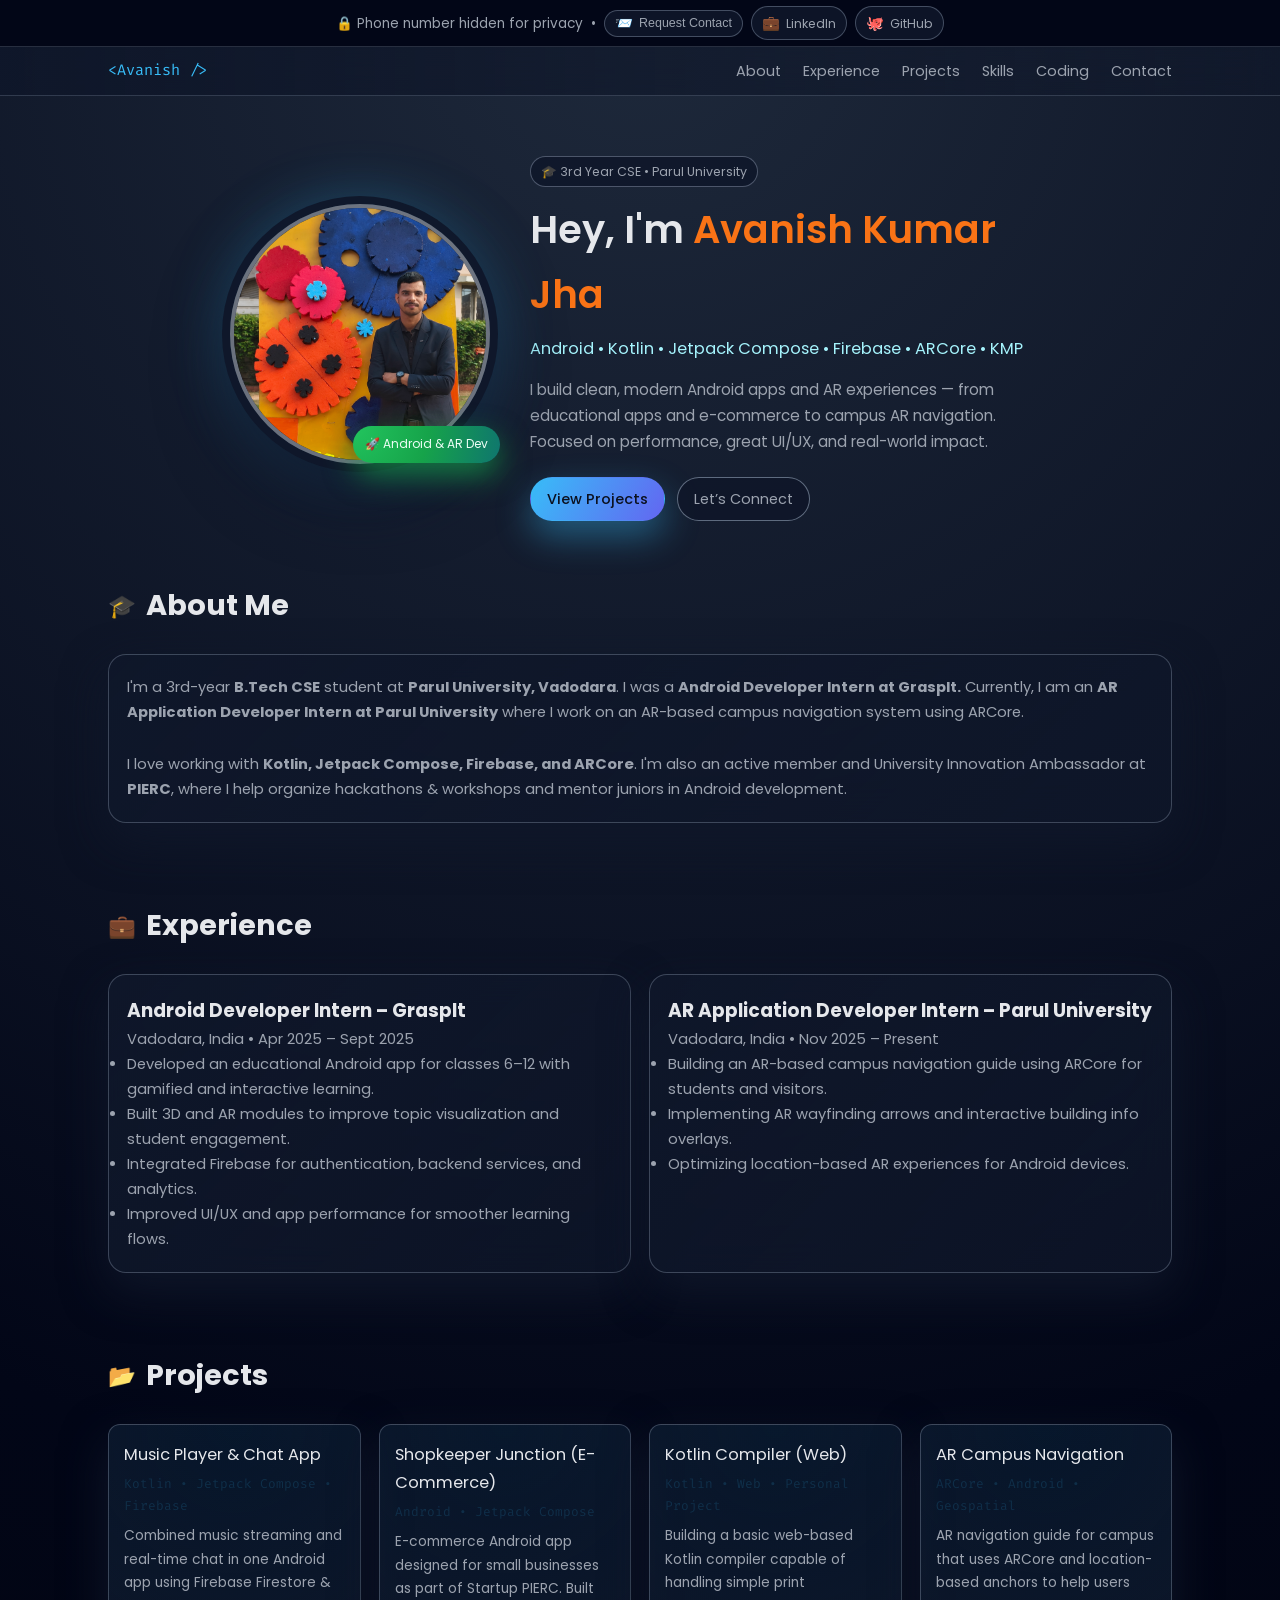
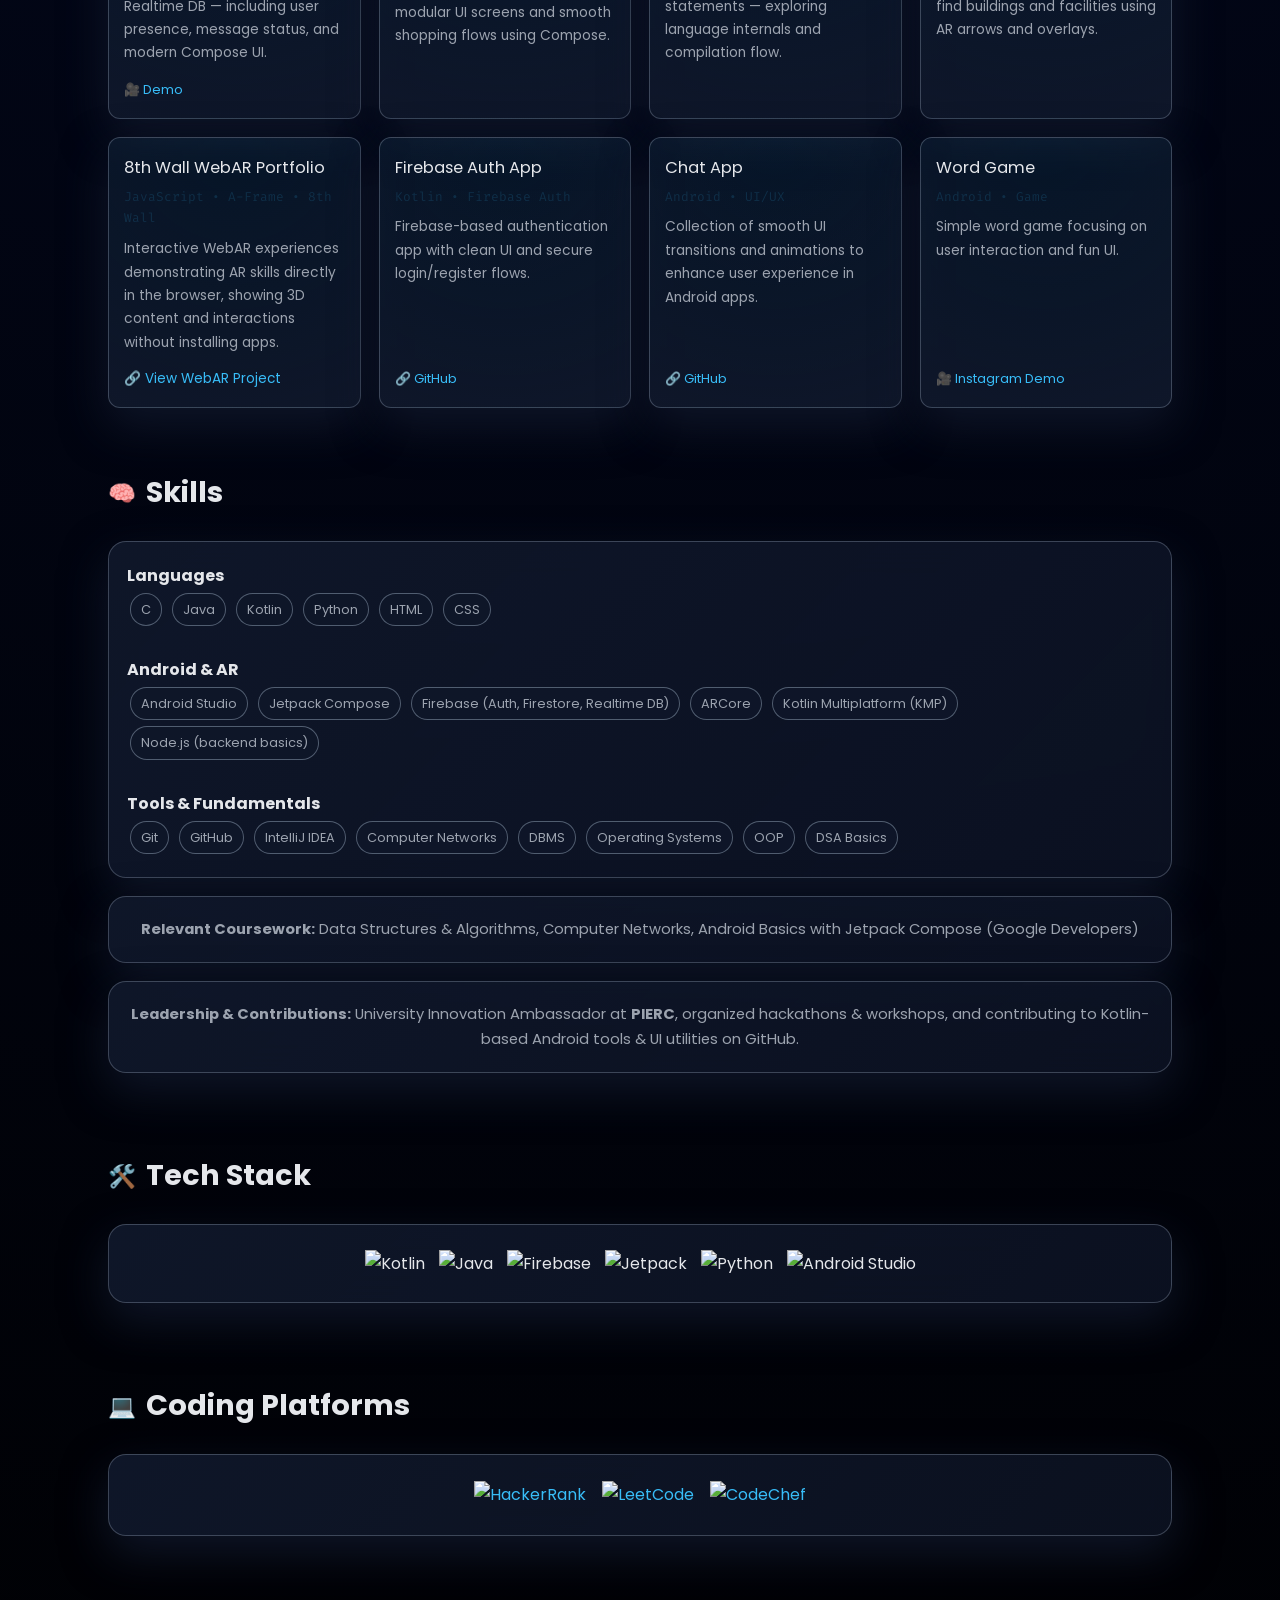
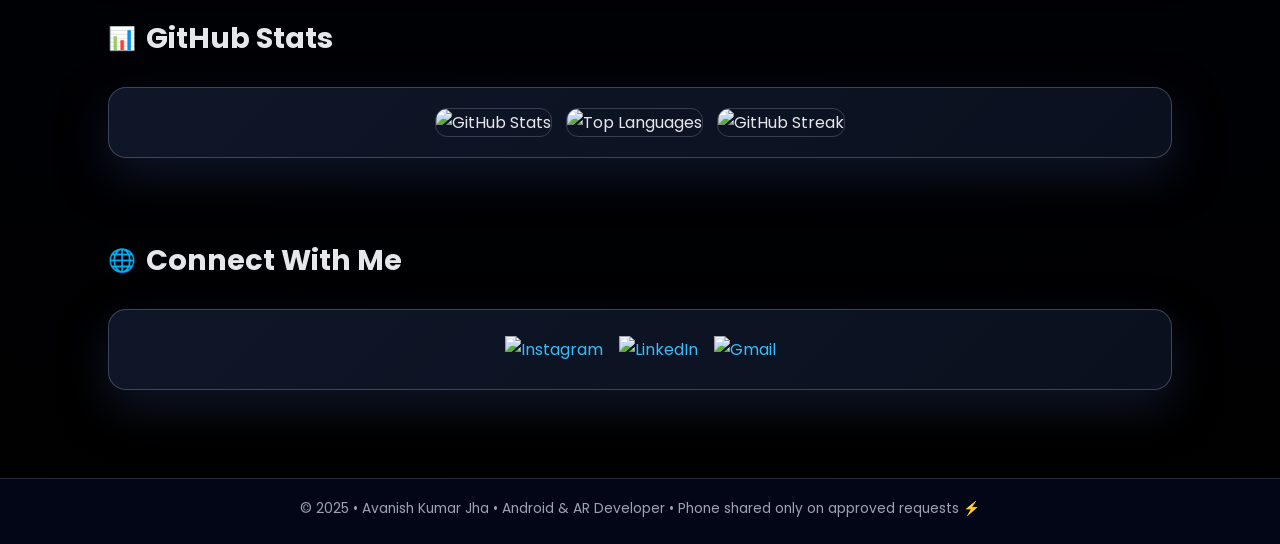
==== index.html @ 26b77922 "Update index.html" ====
<!-- <!DOCTYPE html>
<html lang="en">
<head>
    <meta charset="UTF-8">
    <meta name="viewport" content="width=device-width, initial-scale=1.0">
    <title>Avanish Kumar Jha | Android Developer Portfolio</title>
    <link href="https://fonts.googleapis.com/css2?family=Roboto:wght@400;500;700&display=swap" rel="stylesheet">
    <style>
        * {
            margin: 0;
            padding: 0;
            box-sizing: border-box;
            font-family: 'Roboto', sans-serif;
        }

        body {
            background: #f9fafe;
            color: #333;
            overflow-x: hidden;
        }

        header.hero {
            background: linear-gradient(to right, #1e3c72, #2a5298);
            color: #fff;
            padding: 120px 20px 80px;
            text-align: center;
            animation: fadeInDown 1.2s ease;
        }

        @keyframes fadeInDown {
            from { opacity: 0; transform: translateY(-30px); }
            to { opacity: 1; transform: translateY(0); }
        }

        .hero h1 {
            font-size: 3rem;
            margin-bottom: 15px;
        }

        .hero p {
            font-size: 1.3rem;
            margin-bottom: 40px;
            color: #00bcd4; /* Cyan color for better contrast */
        }

        .social-links {
            display: flex;
            justify-content: center;
            gap: 25px;
            flex-wrap: wrap;
        }

        .social-link {
            display: flex;
            align-items: center;
            gap: 12px;
            text-decoration: none;
            color: white;
            background-color: rgba(255, 255, 255, 0.1);
            padding: 12px 24px;
            border-radius: 30px;
            transition: background 0.3s ease;
            font-size: 1.1rem;
        }

        .social-link:hover {
            background: rgba(255, 255, 255, 0.3);
        }

        .social-icon {
            width: 24px;
            height: 24px;
        }

        section {
            padding: 60px 20px;
            text-align: center;
        }

        .about, .contact {
            max-width: 900px;
            margin: 0 auto;
        }

        h2 {
            font-size: 2.5rem;
            margin-bottom: 25px;
            color: #2a5298;
        }

        p {
            font-size: 1.1rem;
            line-height: 1.6;
            color: #555;
            margin-bottom: 20px;
        }

        .highlight {
            font-weight: 500;
            color: #2a5298;
        }

        .contact-links {
            margin-top: 40px;
        }

        .contact-link {
            display: inline-block;
            margin: 12px;
            padding: 12px 25px;
            background-color: #2a5298;
            color: #fff;
            border-radius: 30px;
            text-decoration: none;
            font-size: 1.1rem;
            transition: background 0.3s ease;
        }

        .contact-link:hover {
            background-color: #1e3c72;
        }

        footer {
            background-color: #2a5298;
            color: white;
            text-align: center;
            padding: 25px 20px;
            margin-top: 40px;
        }

        .fadeIn {
            animation: fadeIn 1.5s ease-in;
        }

        @keyframes fadeIn {
            from {opacity: 0;}
            to {opacity: 1;}
        }

        /* Mobile responsiveness */
        @media (max-width: 768px) {
            .hero h1 {
                font-size: 2.5rem;
            }

            .hero p {
                font-size: 1.1rem;
                margin-bottom: 25px;
            }

            .social-links {
                flex-direction: column;
                gap: 15px;
            }

            .social-link {
                font-size: 1rem;
                padding: 10px 20px;
            }

            section {
                padding: 40px 20px;
            }

            .about, .contact {
                max-width: 100%;
                margin: 0 10px;
            }
        }

        @media (max-width: 480px) {
            .hero h1 {
                font-size: 2rem;
            }

            .hero p {
                font-size: 1rem;
                margin-bottom: 20px;
            }

            .social-link {
                font-size: 0.9rem;
                padding: 8px 16px;
            }

            .contact-link {
                font-size: 1rem;
                padding: 10px 20px;
            }
        }
    </style>
</head>
<body>
<header class="hero">
    <div class="hero-content">
        <h1>Hi, I'm Avanish Kumar Jha</h1>
        <p class="fadeIn">An enthusiastic Android Developer & Open Source Contributor</p>
        <div class="social-links">
            <a href="https://www.linkedin.com/in/avanish-kumar-jha-129374261" class="social-link" target="_blank">
                <img src="https://upload.wikimedia.org/wikipedia/commons/0/01/LinkedIn_Logo_2023.svg" alt="LinkedIn" class="social-icon"> LinkedIn
            </a>
            <a href="https://github.com/Kingjha13" class="social-link" target="_blank">
                <img src="https://upload.wikimedia.org/wikipedia/commons/9/91/Octicons-mark-github.svg" alt="GitHub" class="social-icon"> GitHub
            </a>
            <a href="https://www.instagram.com/avanishjha.13" class="social-link" target="_blank">
                <img src="https://upload.wikimedia.org/wikipedia/commons/9/95/Instagram_logo_2022.svg" alt="Instagram" class="social-icon"> Instagram
            </a>
        </div>
    </div>
</header>

<section class="about">
    <h2>About Me</h2>
    <p>Hi! I m <span class="highlight">Avanish Kumar Jha</span>, a B.Tech CSE student at Parul University, India. I currently work as an <span class="highlight">Android Developer Intern at <a href="https://graspit.co.in" target="_blank">GraspIt</a></span>. I'm passionate about building modern Android applications using Kotlin, Jetpack Compose, Firebase, and Gradle tools.</p>
    <p>I contribute to open-source, write clean and maintainable code, and love simplifying developer tooling experiences. I'm part of <span class="highlight">PIERC</span>, where I promote innovation through hackathons and workshops.</p>
</section>

<section class="contact">
    <h2>Contact Me</h2>
    <p>I m passionate about building Android apps and collaborating on exciting open-source projects. If you're interested in sharing ideas or working together, feel free to reach out   I d love to connect!</p>
    <div class="contact-links">
        <a href="mailto:avnishjha277@gmail.com" class="contact-link">Send Email</a>
        <a href="mailto:2303051050150@paruluniversity.ac.in" class="contact-link">University Email</a>
    </div>
</section>

<footer>
    <p>&copy; 2025 Avanish Kumar Jha &bull; B.Tech CSE @ Parul University &bull; India (IST)</p>
</footer>
</body>
</html>
 -->
<!-- <!DOCTYPE html>
<html lang="en">
<head>
  <meta charset="UTF-8" />
  <meta name="viewport" content="width=device-width, initial-scale=1.0"/>
  <title>Avanish Kumar Jha | Android Dev Portfolio</title>
  <link href="https://fonts.googleapis.com/css2?family=Fira+Code&family=Roboto:wght@400;700&display=swap" rel="stylesheet">
  <style>
    * {
      margin: 0; padding: 0; box-sizing: border-box;
      font-family: 'Roboto', sans-serif;
    }

    body {
      background: #0f172a;
      color: #fff;
      line-height: 1.6;
    }

    header {
      text-align: center;
      padding: 60px 20px 40px;
      background: linear-gradient(120deg, #1e3c72, #2a5298);
      animation: fadeInDown 1s ease-out;
    }

    header img {
      width: 160px;
      height: 160px;
      border-radius: 50%;
      border: 4px solid #fff;
      margin-bottom: 20px;
      box-shadow: 0 0 20px rgba(0,0,0,0.3);
    }

    header h1 {
      font-size: 2.5rem;
      color: #facc15;
    }

    header p {
      color: #a5f3fc;
      font-size: 1.2rem;
      margin-top: 10px;
    }

    @keyframes fadeInDown {
      from {opacity: 0; transform: translateY(-30px);}
      to {opacity: 1; transform: translateY(0);}
    }

    .typing-svg {
      margin: 20px auto;
      display: block;
    }

    section {
      padding: 40px 20px;
      max-width: 960px;
      margin: auto;
    }

    h2 {
      text-align: center;
      color: #38bdf8;
      margin-bottom: 20px;
      font-size: 2rem;
    }

    .badges, .links, .projects, .stats, .connect {
      text-align: center;
    }

    .badges a, .links a {
      margin: 8px;
      display: inline-block;
    }

    .badges img, .links img {
      height: 40px;
    }

    .projects table {
      width: 100%;
      border-collapse: collapse;
      margin-top: 20px;
    }

    .projects th, .projects td {
      border: 1px solid #334155;
      padding: 10px;
      color: #e2e8f0;
    }

    .stats img {
      max-width: 48%;
      margin: 1%;
    }

    footer {
      background: #1e293b;
      padding: 20px;
      text-align: center;
      color: #94a3b8;
      margin-top: 40px;
    }

    @media (max-width: 768px) {
      .stats img { max-width: 100%; margin-bottom: 15px; }
    }
  </style>
</head>
<body>

<header>
  <img src="avanish.jpg" alt="Avanish Kumar Jha" />
  <h1>👋 Hey, I'm <span style="color:#f87171">Avanish Kumar Jha</span></h1>
  <p>Android | Kotlin | Multiplatform Developer</p>
    
<img src="WhatsApp Image 2024-12-29 at 10.39.31_8e3afc8b.jpg" alt="Test Image" width="200">
</header>

<section>
  <h2>🎓 About Me</h2>
  <p>I’m a 3rd-year <strong>B.Tech CSE</strong> student at <strong>Parul University</strong> and currently interning as an Android Developer at <a href="https://graspit.co.in" target="_blank" style="color:#fcd34d;">GraspIt</a>. Passionate about Kotlin, Jetpack, Firebase, and cross-platform with KMP!</p>
  <p>Member of <strong>PIERC</strong> club organizing hackathons & tech workshops.</p>
</section>

<section class="badges">
  <h2>🛠️ Tech Stack</h2>
  <a href="#"><img src="https://img.shields.io/badge/Kotlin-0095D5?style=for-the-badge&logo=kotlin&logoColor=white"/></a>
  <a href="#"><img src="https://img.shields.io/badge/Java-ED8B00?style=for-the-badge&logo=openjdk&logoColor=white"/></a>
  <a href="#"><img src="https://img.shields.io/badge/Firebase-039BE5?style=for-the-badge&logo=firebase"/></a>
  <a href="#"><img src="https://img.shields.io/badge/Jetpack-00C853?style=for-the-badge&logo=android&logoColor=white"/></a>
  <a href="#"><img src="https://img.shields.io/badge/Python-3776AB?style=for-the-badge&logo=python&logoColor=white"/></a>
  <a href="#"><img src="https://img.shields.io/badge/Android%20Studio-3DDC84?style=for-the-badge&logo=android-studio&logoColor=white"/></a>
</section>

<section class="links">
  <h2>💻 Coding Platforms</h2>
  <a href="https://www.hackerrank.com/profile/avnishjha277" target="_blank">
    <img src="https://img.shields.io/badge/HackerRank-2EC866?style=for-the-badge&logo=HackerRank&logoColor=white" />
  </a>
  <a href="https://leetcode.com/u/2303051050150/" target="_blank">
    <img src="https://img.shields.io/badge/LeetCode-FFA116?style=for-the-badge&logo=leetcode&logoColor=black" />
  </a>
  <a href="https://www.codechef.com/users/avanish_50" target="_blank">
    <img src="https://img.shields.io/badge/CodeChef-5B4638?style=for-the-badge&logo=codechef&logoColor=white" />
  </a>
</section>

<section class="projects">
  <h2>📂 Projects</h2>
  <table>
    <tr>
      <th>Project</th>
      <th>Description</th>
      <th>Link</th>
    </tr>
    <tr>
      <td>Firebase Auth App</td>
      <td>Seamless user auth with Firebase - Clean UI & secure logic.</td>
      <td><a href="https://github.com/Kingjha13/Firebase_authonti" target="_blank" style="color:#38bdf8;">GitHub</a></td>
    </tr>
    <tr>
      <td>Animation Demo</td>
      <td>UI transitions to enhance user experience in Android.</td>
      <td><a href="https://github.com/Kingjha13/AnimationDemo" target="_blank" style="color:#38bdf8;">GitHub</a></td>
    </tr>
  </table>
</section>

<section class="projects">
  <h2>🎥 Project Demos</h2>
  <table>
    <tr>
      <th>Title</th>
      <th>Instagram Video Link</th>
    </tr>
    <tr>
      <td>Word Game</td>
      <td><a href="https://www.instagram.com/avanishjha.13/reel/DANSHS3oYxU/" target="_blank" style="color:#4ade80;">Watch here</a></td>
    </tr>
    <tr>
      <td>Music Player & Chat App</td>
      <td><a href="https://www.instagram.com/reel/DHWpU8UxzKj/" target="_blank" style="color:#4ade80;">Watch here</a></td>
    </tr>
  </table>
</section>

<section class="stats">
  <h2>📊 GitHub Stats</h2>
  <img src="https://github-readme-stats.vercel.app/api?username=Kingjha13&show_icons=true&theme=radical" alt="GitHub Stats" />
  <img src="https://github-readme-stats.vercel.app/api/top-langs/?username=Kingjha13&layout=compact&theme=radical" alt="Top Languages" />
  <img src="https://streak-stats.demolab.com/?user=Kingjha13&theme=radical" alt="GitHub Streak" style="max-width: 100%; margin-top:20px;" />
</section>

<section class="connect">
  <h2>🌐 Connect With Me</h2>
  <a href="https://instagram.com/avanishjha.13" target="_blank">
    <img src="https://img.shields.io/badge/Instagram-E4405F?style=for-the-badge&logo=instagram&logoColor=white"/>
  </a>
  <a href="https://in.linkedin.com/in/avanish-kumar-jha-129374261" target="_blank">
    <img src="https://img.shields.io/badge/LinkedIn-0077B5?style=for-the-badge&logo=linkedin&logoColor=white"/>
  </a>
  <a href="mailto:avnishkumar130603@gmail.com" target="_blank">
    <img src="https://img.shields.io/badge/Gmail-D14836?style=for-the-badge&logo=gmail&logoColor=white"/>
  </a>
</section>

<footer>
  &copy; 2025 Avanish Kumar Jha &bull; Android Developer & Open Source Contributor
</footer>

</body>
</html>
 -->
<!DOCTYPE html> <html lang="en"> <head> <meta charset="UTF-8" /> <meta name="viewport" content="width=device-width, initial-scale=1.0"/> <title>Avanish Kumar Jha | Android & AR Developer Portfolio</title> <!-- Fonts --> <link href="https://fonts.googleapis.com/css2?family=Poppins:wght@300;400;500;600;700&family=Fira+Code&display=swap" rel="stylesheet"> <style> * { margin: 0; padding: 0; box-sizing: border-box; } :root { --bg: #020617; --bg-soft: #0b1220; --accent: #38bdf8; --accent-soft: rgba(56,189,248,0.15); --accent-strong: #f97316; --text-main: #e5e7eb; --text-soft: #9ca3af; --border-soft: rgba(148,163,184,0.35); --radius-lg: 18px; --radius-md: 12px; --shadow-soft: 0 18px 45px rgba(15,23,42,0.9); } body { font-family: 'Poppins', sans-serif; background: radial-gradient(circle at top, #1e293b 0, #020617 40%, #000 100%); color: var(--text-main); line-height: 1.7; scroll-behavior: smooth; } a { color: var(--accent); text-decoration: none; } a:hover { text-decoration: underline; } /* NAVBAR */ .navbar { position: sticky; top: 0; z-index: 40; backdrop-filter: blur(16px); background: linear-gradient(90deg, rgba(15,23,42,0.9), rgba(15,23,42,0.4)); border-bottom: 1px solid rgba(148,163,184,0.25); } .nav-inner { max-width: 1100px; margin: 0 auto; padding: 10px 18px; display: flex; align-items: center; justify-content: space-between; } .nav-logo { font-family: 'Fira Code', monospace; font-size: 0.95rem; color: var(--accent); } .nav-links a { margin-left: 18px; font-size: 0.9rem; color: var(--text-soft); } .nav-links a:hover { color: var(--accent); } /* CONTACT STRIP (TOP) */ .top-contact { background: #020617; border-bottom: 1px solid rgba(148,163,184,0.25); font-size: 0.85rem; } .top-contact-inner { max-width: 1100px; margin: 0 auto; padding: 6px 18px; display: flex; flex-wrap: wrap; gap: 8px; align-items: center; justify-content: center; color: var(--text-soft); } .pill-link, .pill-button { display: inline-flex; align-items: center; gap: 6px; padding: 4px 10px; border-radius: 999px; background: rgba(15,23,42,0.9); border: 1px solid rgba(148,163,184,0.4); font-size: 0.78rem; text-decoration: none; color: var(--text-soft); cursor: pointer; } .pill-link span.icon, .pill-button span.icon { font-size: 0.9rem; } .pill-link:hover, .pill-button:hover { border-color: var(--accent); color: var(--accent); text-decoration: none; } /* HERO */ .hero { max-width: 1100px; margin: 0 auto; padding: 60px 18px 40px; display: flex; flex-wrap: wrap; align-items: center; justify-content: center; gap: 40px; } .hero-left { position: relative; } .hero-img { width: 260px; height: 260px; border-radius: 50%; object-fit: cover; border: 4px solid rgba(248,250,252,0.38); box-shadow: 0 0 0 8px rgba(15,23,42,0.95), 0 30px 70px rgba(15,23,42,1), 0 0 60px rgba(56,189,248,0.4); animation: glow 2.3s ease-in-out infinite alternate; } .hero-badge { position: absolute; bottom: 10px; right: -10px; padding: 8px 12px; border-radius: 999px; background: radial-gradient(circle at top left, #22c55e, #16a34a, #0f766e); font-size: 0.75rem; display: flex; align-items: center; gap: 6px; color: #ecfdf5; box-shadow: 0 12px 30px rgba(22,163,74,0.7); } .hero-right { max-width: 520px; } .hero-tag { display: inline-flex; align-items: center; gap: 6px; padding: 4px 10px; border-radius: 999px; background: rgba(15,23,42,0.85); border: 1px solid rgba(148,163,184,0.45); font-size: 0.78rem; color: var(--text-soft); margin-bottom: 10px; } .hero-title { font-size: 2.4rem; font-weight: 600; margin-bottom: 8px; } .hero-title span { color: #f97316; } .hero-subtitle { color: #a5f3fc; font-size: 1.02rem; margin-bottom: 14px; } .hero-desc { color: var(--text-soft); font-size: 0.95rem; margin-bottom: 22px; } .hero-actions { display: flex; flex-wrap: wrap; gap: 12px; } .btn-primary, .btn-ghost { padding: 9px 16px; font-size: 0.9rem; border-radius: 999px; border: 1px solid transparent; cursor: pointer; text-decoration: none; display: inline-flex; align-items: center; gap: 8px; } .btn-primary { background: linear-gradient(120deg,#38bdf8,#6366f1); color: #0b1120; font-weight: 500; box-shadow: 0 15px 35px rgba(56,189,248,0.4); } .btn-primary:hover { filter: brightness(1.05); transform: translateY(-1px); } .btn-ghost { background: rgba(15,23,42,0.9); border-color: rgba(148,163,184,0.6); color: var(--text-soft); } .btn-ghost:hover { border-color: var(--accent); color: var(--accent); } @keyframes glow { from { box-shadow: 0 0 0 8px rgba(15,23,42,0.95), 0 20px 50px rgba(15,23,42,1), 0 0 30px rgba(56,189,248,0.35); } to { box-shadow: 0 0 0 8px rgba(15,23,42,0.95), 0 30px 80px rgba(15,23,42,1), 0 0 80px rgba(56,189,248,0.7); } } /* SECTIONS */ section { max-width: 1100px; margin: 0 auto; padding: 20px 18px 40px; } .section-title { font-size: 1.8rem; margin-bottom: 24px; text-align: left; display: flex; align-items: center; gap: 10px; } .section-title span.icon { font-size: 1.4rem; } /* GLASS CARD */ .glass { background: linear-gradient(135deg, rgba(15,23,42,0.96), rgba(15,23,42,0.7)); border-radius: var(--radius-lg); border: 1px solid var(--border-soft); padding: 20px 18px; box-shadow: var(--shadow-soft); backdrop-filter: blur(18px); margin-bottom: 18px; transition: transform 0.15s ease-out, border-color 0.15s ease-out; } .glass:hover { transform: translateY(-4px); border-color: var(--accent); } .muted { color: var(--text-soft); font-size: 0.92rem; } /* GRID */ .grid-2 { display: grid; grid-template-columns: repeat(2, minmax(0,1fr)); gap: 18px; } .pill { display: inline-flex; align-items: center; justify-content: center; padding: 5px 10px; font-size: 0.8rem; border-radius: 999px; border: 1px solid rgba(148,163,184,0.5); background: rgba(15,23,42,0.9); color: var(--text-soft); margin: 3px; } /* PROJECTS */ .projects-grid { display: grid; grid-template-columns: repeat(auto-fit,minmax(240px,1fr)); gap: 18px; } .project-card { border-radius: var(--radius-md); border: 1px solid rgba(148,163,184,0.35); padding: 16px 15px; background: radial-gradient(circle at top, rgba(56,189,248,0.09), rgba(15,23,42,0.98)); box-shadow: 0 18px 45px rgba(15,23,42,0.9); display: flex; flex-direction: column; justify-content: space-between; } .project-title { font-size: 1.02rem; margin-bottom: 4px; color: #e5e7eb; } .project-meta { font-size: 0.8rem; color: var(--accent-soft); margin-bottom: 8px; font-family: "Fira Code", monospace; } .project-desc { font-size: 0.86rem; color: var(--text-soft); margin-bottom: 10px; } .project-links a { font-size: 0.8rem; margin-right: 10px; text-decoration: none; } .project-links a:hover { text-decoration: underline; } /* TECH STACK BADGES */ .badge-row img { margin: 5px; height: 38px; } /* STATS */ .stats-outer { display: flex; flex-wrap: wrap; gap: 14px; justify-content: center; } .stats-outer img { max-width: 100%; border-radius: 12px; border: 1px solid rgba(148,163,184,0.3); } /* CODING LINKS & CONNECT */ .centered { text-align: center; } .social-badges img { margin: 6px; height: 40px; } /* MODAL */ .modal-overlay { position: fixed; inset: 0; background: rgba(15,23,42,0.85); display: none; align-items: center; justify-content: center; z-index: 50; } .modal-overlay.active { display: flex; } .modal-content { max-width: 420px; width: 92%; background: linear-gradient(135deg, rgba(15,23,42,0.98), rgba(15,23,42,0.92)); border-radius: 18px; border: 1px solid rgba(148,163,184,0.6); padding: 20px 18px 18px; box-shadow: 0 25px 60px rgba(0,0,0,0.85); } .modal-header { display: flex; justify-content: space-between; align-items: center; margin-bottom: 12px; } .modal-title { font-size: 1.2rem; } .modal-close { background: none; border: none; color: var(--text-soft); font-size: 1.2rem; cursor: pointer; } .modal-close:hover { color: #f97316; } .modal-body p { font-size: 0.85rem; color: var(--text-soft); margin-bottom: 10px; } .form-group { margin-bottom: 10px; text-align: left; } .form-group label { display: block; font-size: 0.8rem; margin-bottom: 4px; color: var(--text-main); } .form-group input, .form-group textarea { width: 100%; border-radius: 10px; border: 1px solid rgba(148,163,184,0.7); background: rgba(15,23,42,0.95); padding: 7px 9px; font-size: 0.85rem; color: var(--text-main); outline: none; } .form-group input:focus, .form-group textarea:focus { border-color: var(--accent); } .form-group textarea { resize: vertical; min-height: 70px; } .form-footer { margin-top: 8px; display: flex; justify-content: flex-end; gap: 8px; align-items: center; } .form-footer small { font-size: 0.7rem; color: var(--text-soft); flex: 1; } .btn-submit { padding: 7px 14px; border-radius: 999px; border: none; font-size: 0.85rem; cursor: pointer; background: linear-gradient(120deg,#22c55e,#16a34a); color: #022c22; font-weight: 500; } .btn-submit:hover { filter: brightness(1.05); } /* FOOTER */ footer { margin-top: 30px; background: #020617; border-top: 1px solid rgba(148,163,184,0.25); text-align: center; padding: 18px 10px 24px; color: var(--text-soft); font-size: 0.86rem; } /* RESPONSIVE */ @media (max-width: 820px) { .hero { flex-direction: column; align-items: flex-start; } .hero { align-items: center; } .hero-right { max-width: 100%; } .grid-2 { grid-template-columns: 1fr; } .nav-links { display: none; } .hero-img { width: 220px; height: 220px; } } @media (max-width: 480px) { .hero-title { font-size: 2rem; } } </style> </head> <body> <!-- TOP CONTACT STRIP (NO DIRECT NUMBER) --> <div class="top-contact"> <div class="top-contact-inner"> <span>🔒 Phone number hidden for privacy</span> <span>•</span> <button class="pill-button" type="button" onclick="openContactModal()"> <span class="icon">📨</span><span>Request Contact</span> </button> <a class="pill-link" href="https://in.linkedin.com/in/avanish-kumar-jha-129374261" target="_blank"> <span class="icon">💼</span><span>LinkedIn</span> </a> <a class="pill-link" href="https://github.com/Kingjha13" target="_blank"> <span class="icon">🐙</span><span>GitHub</span> </a> </div> </div> <!-- NAVBAR --> <div class="navbar"> <div class="nav-inner"> <div class="nav-logo">&lt;Avanish /&gt;</div> <div class="nav-links"> <a href="#about">About</a> <a href="#experience">Experience</a> <a href="#projects">Projects</a> <a href="#skills">Skills</a> <a href="#coding">Coding</a> <a href="#contact">Contact</a> </div> </div> </div> <!-- HERO --> <section id="hero" class="hero"> <div class="hero-left"> <img src="jhapic.jpeg" alt="Avanish Image" class="hero-img"/> <div class="hero-badge"> 🚀 Android & AR Dev </div> </div> <div class="hero-right"> <div class="hero-tag"> <span>🎓 3rd Year CSE • Parul University</span> </div> <h1 class="hero-title">Hey, I'm <span>Avanish Kumar Jha</span></h1> <p class="hero-subtitle"> Android • Kotlin • Jetpack Compose • Firebase • ARCore • KMP </p> <p class="hero-desc"> I build clean, modern Android apps and AR experiences — from educational apps and e-commerce to campus AR navigation. Focused on performance, great UI/UX, and real-world impact. </p> <div class="hero-actions"> <a href="#projects" class="btn-primary">View Projects</a> <a href="#contact" class="btn-ghost">Let’s Connect</a> </div> </div> </section> <!-- ABOUT --> <section id="about"> <h2 class="section-title"><span class="icon">🎓</span>About Me</h2> <div class="glass"> <p class="muted"> I'm a 3rd-year <strong>B.Tech CSE</strong> student at <strong>Parul University, Vadodara</strong>. I was a <strong>Android Developer Intern at GraspIt.</strong> Currently, I am an <strong>AR Application Developer Intern at Parul University</strong> where I work on an AR-based campus navigation system using ARCore. </p> <br/> <p class="muted"> I love working with <strong>Kotlin, Jetpack Compose, Firebase, and ARCore</strong>. I'm also an active member and University Innovation Ambassador at <strong>PIERC</strong>, where I help organize hackathons & workshops and mentor juniors in Android development. </p> </div> </section> <!-- EXPERIENCE --> <section id="experience"> <h2 class="section-title"><span class="icon">💼</span>Experience</h2> <div class="grid-2"> <div class="glass"> <h3>Android Developer Intern – GraspIt</h3> <p class="muted">Vadodara, India • Apr 2025 – Sept 2025</p> <ul class="muted"> <li>Developed an educational Android app for classes 6–12 with gamified and interactive learning.</li> <li>Built 3D and AR modules to improve topic visualization and student engagement.</li> <li>Integrated Firebase for authentication, backend services, and analytics.</li> <li>Improved UI/UX and app performance for smoother learning flows.</li> </ul> </div> <div class="glass"> <h3>AR Application Developer Intern – Parul University</h3> <p class="muted">Vadodara, India • Nov 2025 – Present</p> <ul class="muted"> <li>Building an AR-based campus navigation guide using ARCore for students and visitors.</li> <li>Implementing AR wayfinding arrows and interactive building info overlays.</li> <li>Optimizing location-based AR experiences for Android devices.</li> </ul> </div> </div> </section> <!-- PROJECTS --> <section id="projects"> <h2 class="section-title"><span class="icon">📂</span>Projects</h2> <div class="projects-grid"> <div class="project-card"> <div> <div class="project-title">Music Player & Chat App</div> <div class="project-meta">Kotlin • Jetpack Compose • Firebase</div> <p class="project-desc"> Combined music streaming and real-time chat in one Android app using Firebase Firestore & Realtime DB — including user presence, message status, and modern Compose UI. </p> </div> <div class="project-links"> <a href="https://www.linkedin.com/posts/avanish-kumar-jha-129374261_firebase-kotlin-appdevelopment-activity-7308310900069826560-JbMC?utm_source=share&utm_medium=member_desktop&rcm=ACoAAFrWVw0B9BGoAalhrXEnWq6inKU1xLtro0g" target="_blank">🎥 Demo</a> </div> </div> <div class="project-card"> <div> <div class="project-title">Shopkeeper Junction (E-Commerce)</div> <div class="project-meta">Android • Jetpack Compose</div> <p class="project-desc"> E-commerce Android app designed for small businesses as part of Startup PIERC. Built modular UI screens and smooth shopping flows using Compose. </p> </div> </div> <div class="project-card"> <div> <div class="project-title">Kotlin Compiler (Web)</div> <div class="project-meta">Kotlin • Web • Personal Project</div> <p class="project-desc"> Building a basic web-based Kotlin compiler capable of handling simple print statements — exploring language internals and compilation flow. </p> </div> </div> <div class="project-card"> <div> <div class="project-title">AR Campus Navigation</div> <div class="project-meta">ARCore • Android • Geospatial</div> <p class="project-desc"> AR navigation guide for campus that uses ARCore and location-based anchors to help users find buildings and facilities using AR arrows and overlays. </p> </div> </div> <div class="project-card"> <div> <div class="project-title">8th Wall WebAR Portfolio</div> <div class="project-meta">JavaScript • A-Frame • 8th Wall</div> <p class="project-desc"> Interactive WebAR experiences demonstrating AR skills directly in the browser, showing 3D content and interactions without installing apps. </p> </div> <div class="project-links"> <a href="https://www.8thwall.com/avnishjha/" target="_blank" style="font-size:0.85rem; color:#38bdf8;"> 🔗 View WebAR Project </a> </div> </div> <div class="project-card"> <div> <div class="project-title">Firebase Auth App</div> <div class="project-meta">Kotlin • Firebase Auth</div> <p class="project-desc"> Firebase-based authentication app with clean UI and secure login/register flows. </p> </div> <div class="project-links"> <a href="https://github.com/Kingjha13/Firebase_authonti" target="_blank">🔗 GitHub</a> </div> </div> <div class="project-card"> <div> <div class="project-title">Chat App</div> <div class="project-meta">Android • UI/UX</div> <p class="project-desc"> Collection of smooth UI transitions and animations to enhance user experience in Android apps. </p> </div> <div class="project-links"> <a href="https://github.com/Kingjha13/chatApp" target="_blank">🔗 GitHub</a> </div> </div> <div class="project-card"> <div> <div class="project-title">Word Game</div> <div class="project-meta">Android • Game</div> <p class="project-desc"> Simple word game focusing on user interaction and fun UI. </p> </div> <div class="project-links"> <a href="https://www.instagram.com/avanishjha.13/reel/DANSHS3oYxU/" target="_blank">🎥 Instagram Demo</a> </div> </div> </div> </section> <!-- SKILLS --> <section id="skills"> <h2 class="section-title"><span class="icon">🧠</span>Skills</h2> <div class="glass"> <p><strong>Languages</strong></p> <div> <span class="pill">C</span> <span class="pill">Java</span> <span class="pill">Kotlin</span> <span class="pill">Python</span> <span class="pill">HTML</span> <span class="pill">CSS</span> </div> <br/> <p><strong>Android & AR</strong></p> <div> <span class="pill">Android Studio</span> <span class="pill">Jetpack Compose</span> <span class="pill">Firebase (Auth, Firestore, Realtime DB)</span> <span class="pill">ARCore</span> <span class="pill">Kotlin Multiplatform (KMP)</span> <span class="pill">Node.js (backend basics)</span> </div> <br/> <p><strong>Tools & Fundamentals</strong></p> <div> <span class="pill">Git</span> <span class="pill">GitHub</span> <span class="pill">IntelliJ IDEA</span> <span class="pill">Computer Networks</span> <span class="pill">DBMS</span> <span class="pill">Operating Systems</span> <span class="pill">OOP</span> <span class="pill">DSA Basics</span> </div> </div> <div class="glass centered"> <p class="muted"><strong>Relevant Coursework:</strong> Data Structures & Algorithms, Computer Networks, Android Basics with Jetpack Compose (Google Developers)</p> </div> <div class="glass centered"> <p class="muted"> <strong>Leadership & Contributions:</strong> University Innovation Ambassador at <strong>PIERC</strong>, organized hackathons & workshops, and contributing to Kotlin-based Android tools & UI utilities on GitHub. </p> </div> </section> <!-- TECH STACK BADGES --> <section> <h2 class="section-title"><span class="icon">🛠️</span>Tech Stack</h2> <div class="glass centered badge-row"> <img src="https://img.shields.io/badge/Kotlin-0095D5?style=for-the-badge&logo=kotlin&logoColor=white" alt="Kotlin"/> <img src="https://img.shields.io/badge/Java-ED8B00?style=for-the-badge&logo=openjdk&logoColor=white" alt="Java"/> <img src="https://img.shields.io/badge/Firebase-039BE5?style=for-the-badge&logo=firebase" alt="Firebase"/> <img src="https://img.shields.io/badge/Jetpack-00C853?style=for-the-badge&logo=android&logoColor=white" alt="Jetpack"/> <img src="https://img.shields.io/badge/Python-3776AB?style=for-the-badge&logo=python&logoColor=white" alt="Python"/> <img src="https://img.shields.io/badge/Android%20Studio-3DDC84?style=for-the-badge&logo=android-studio&logoColor=white" alt="Android Studio"/> </div> </section> <!-- CODING PLATFORMS --> <section id="coding"> <h2 class="section-title"><span class="icon">💻</span>Coding Platforms</h2> <div class="glass centered social-badges"> <a href="https://www.hackerrank.com/profile/avnishjha277" target="_blank"> <img src="https://img.shields.io/badge/HackerRank-2EC866?style=for-the-badge&logo=HackerRank&logoColor=white" alt="HackerRank"/> </a> <a href="https://leetcode.com/u/2303051050150/" target="_blank"> <img src="https://img.shields.io/badge/LeetCode-FFA116?style=for-the-badge&logo=leetcode&logoColor=black" alt="LeetCode"/> </a> <a href="https://www.codechef.com/users/avanish_50" target="_blank"> <img src="https://img.shields.io/badge/CodeChef-5B4638?style=for-the-badge&logo=codechef&logoColor=white" alt="CodeChef"/> </a> </div> </section> <!-- GITHUB STATS --> <section> <h2 class="section-title"><span class="icon">📊</span>GitHub Stats</h2> <div class="glass stats-outer"> <img src="https://github-readme-stats.vercel.app/api?username=Kingjha13&show_icons=true&theme=radical" alt="GitHub Stats" /> <img src="https://github-readme-stats.vercel.app/api/top-langs/?username=Kingjha13&layout=compact&theme=radical" alt="Top Languages" /> <img src="https://streak-stats.demolab.com/?user=Kingjha13&theme=radical" alt="GitHub Streak" /> </div> </section> <!-- CONTACT / CONNECT --> <section id="contact"> <h2 class="section-title"><span class="icon">🌐</span>Connect With Me</h2> <div class="glass centered social-badges"> <a href="https://instagram.com/avanishjha.13" target="_blank"> <img src="https://img.shields.io/badge/Instagram-E4405F?style=for-the-badge&logo=instagram&logoColor=white" alt="Instagram"/> </a> <a href="https://in.linkedin.com/in/avanish-kumar-jha-129374261" target="_blank"> <img src="https://img.shields.io/badge/LinkedIn-0077B5?style=for-the-badge&logo=linkedin&logoColor=white" alt="LinkedIn"/> </a> <a href="mailto:avnishkumar130603@gmail.com" target="_blank"> <img src="https://img.shields.io/badge/Gmail-D14836?style=for-the-badge&logo=gmail&logoColor=white" alt="Gmail"/> </a> </div> </section> <!-- CONTACT REQUEST MODAL --> <div id="contactModal" class="modal-overlay"> <div class="modal-content"> <div class="modal-header"> <div class="modal-title">Request Contact</div> <button class="modal-close" type="button" onclick="closeContactModal()">✖</button> </div> <div class="modal-body"> <p>Send me your details and why you want to connect. I’ll review and reply if I want to share my number or WhatsApp.</p> <!-- TODO: Replace action URL with your Formspree endpoint --> <!-- Sign up at https://formspree.io/ to get a form endpoint like /f/abcdabcd --> <form id="contactRequestForm"> <div class="form-group"> <label for="name">Your Name*</label> <input type="text" id="name" name="name" required> </div> <div class="form-group"> <label for="email">Your Email*</label> <input type="email" id="email" name="email" required> </div> <div class="form-group"> <label for="phone">Your Phone / WhatsApp (optional)</label> <input type="text" id="phone" name="phone"> </div> <div class="form-group"> <label for="subject">Subject*</label> <input type="text" id="subject" name="subject" required> </div> <div class="form-group"> <label for="message">Message*</label> <textarea id="message" name="message" required></textarea> </div> <div class="form-footer"> <small>You'll receive my contact only if I approve your request.</small> <button class="btn-submit" type="submit">Send Request</button> </div> </form> </div> </div> </div> <footer> © 2025 • Avanish Kumar Jha • Android & AR Developer • Phone shared only on approved requests ⚡ </footer> <script> // if you already have these, keep your versions function openContactModal() { document.getElementById('contactModal').classList.add('active'); } function closeContactModal() { document.getElementById('contactModal').classList.remove('active'); } // Close modal on outside click (optional, if already added then no need duplicate) document.addEventListener('click', function (e) { const overlay = document.getElementById('contactModal'); if (!overlay || !overlay.classList.contains('active')) return; const content = overlay.querySelector('.modal-content'); if (!content.contains(e.target) && e.target !== content) { closeContactModal(); } }); // ✅ Mailto-based submit (no backend, no keys) const contactForm = document.getElementById('contactRequestForm'); if (contactForm) { contactForm.addEventListener('submit', function (e) { e.preventDefault(); const name = document.getElementById('name').value.trim(); const email = document.getElementById('email').value.trim(); const phone = document.getElementById('phone').value.trim(); const subject = document.getElementById('subject').value.trim(); const message = document.getElementById('message').value.trim(); // Subject line of the email you receive const mailSubject = Contact request from ${name} - ${subject}; // Body of the email you receive const mailBody = Name: ${name}\n + Email: ${email}\n + Phone / WhatsApp: ${phone || 'Not provided'}\n\n + Message:\n${message}; // Build the mailto URL const mailToLink = mailto:avnishjha277@gmail.com + ?subject=${encodeURIComponent(mailSubject)} + &body=${encodeURIComponent(mailBody)}; // Open user's email client window.location.href = mailToLink; // Optionally close modal closeContactModal(); }); } </script> </body> </html>
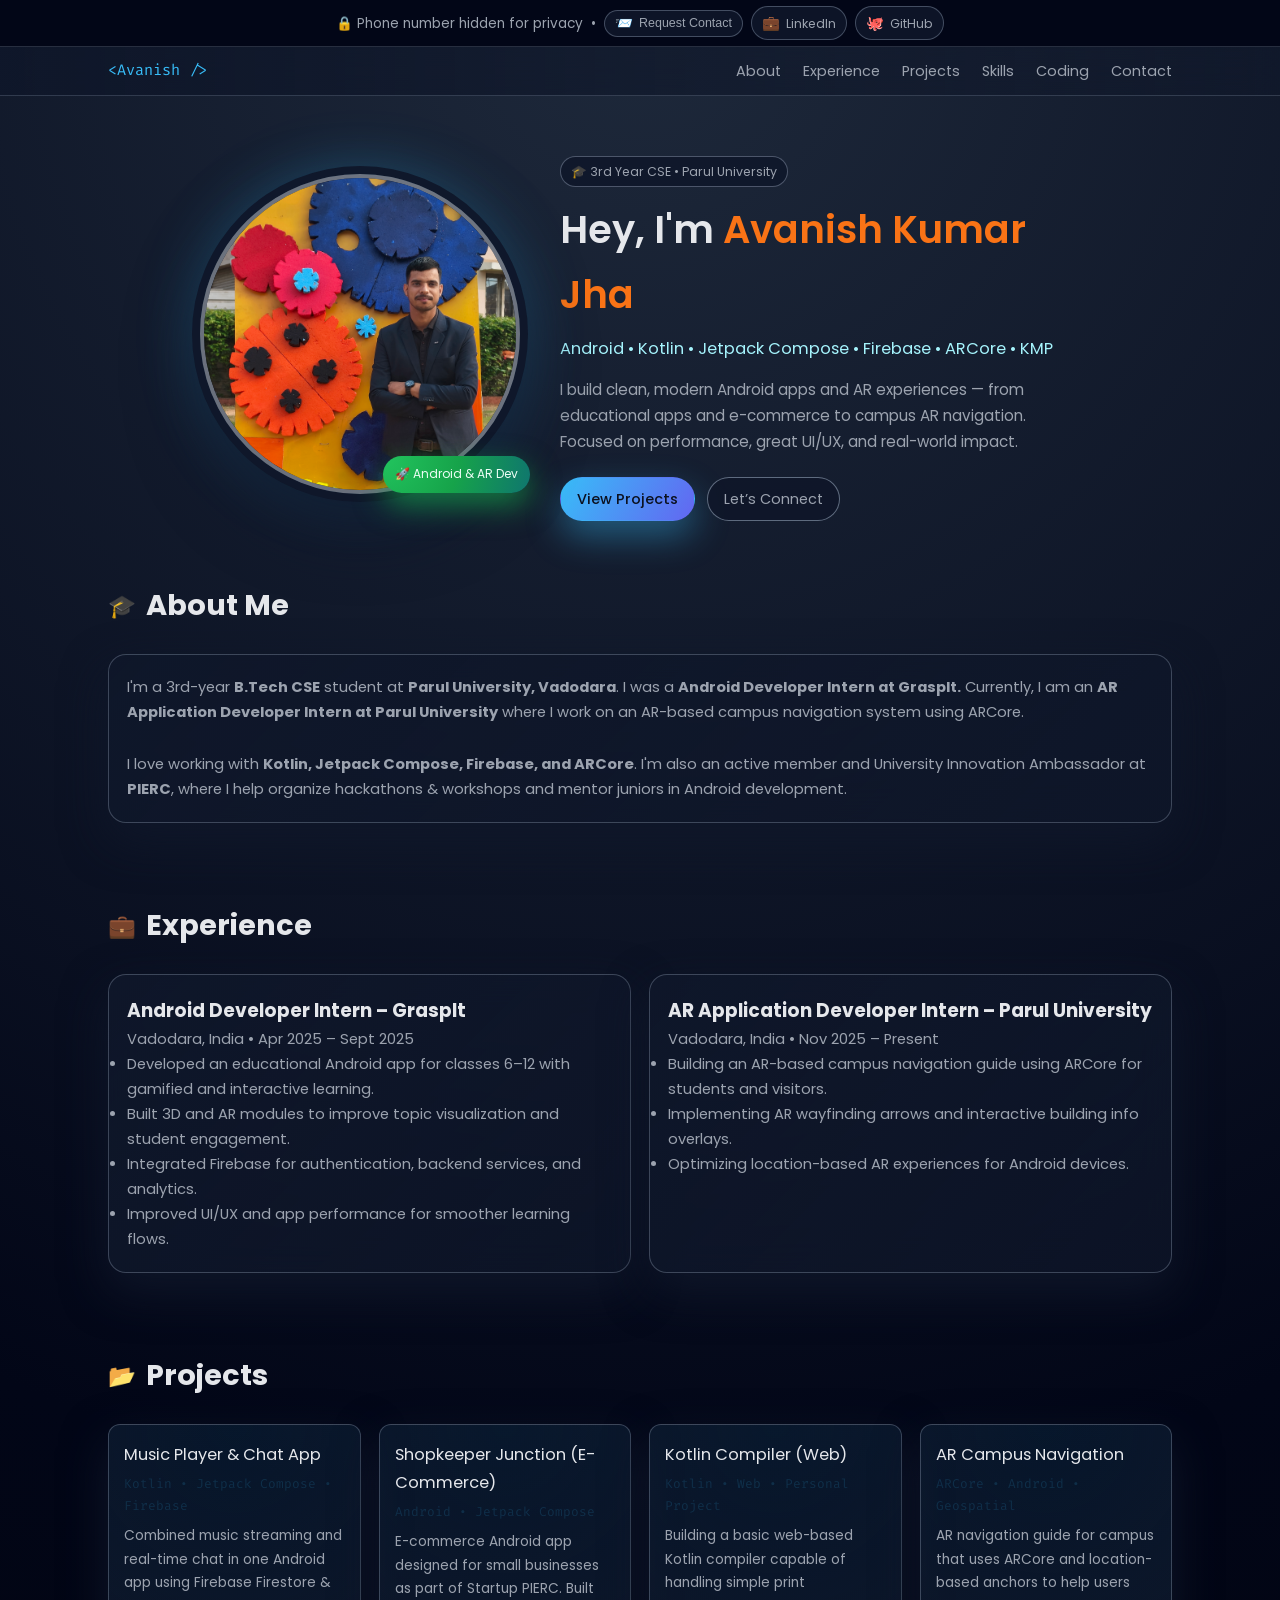
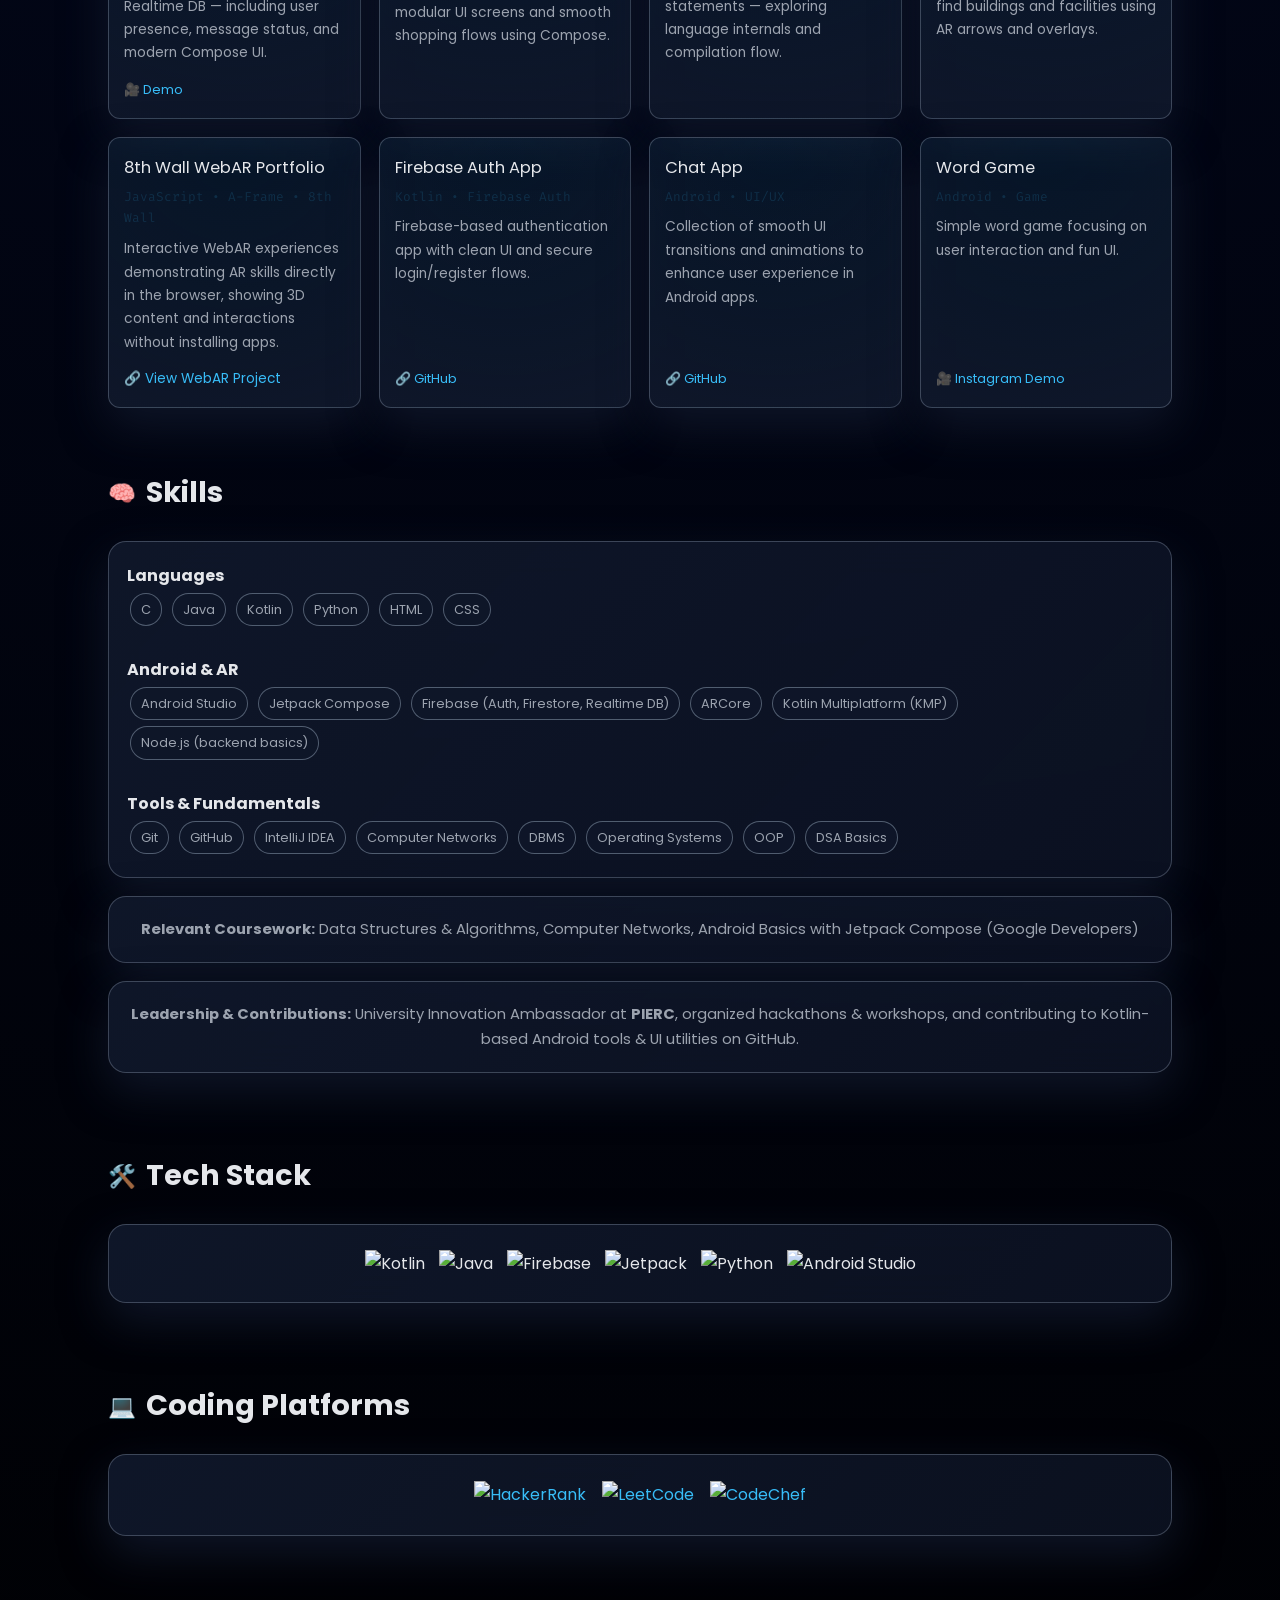
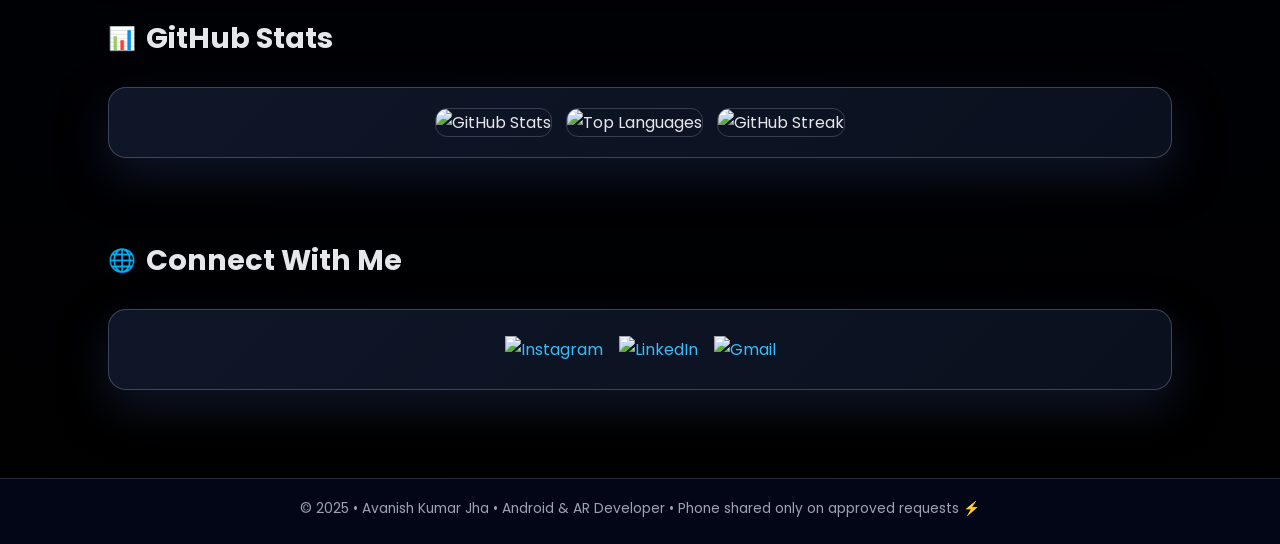
==== commit 1d5ffeb1: "Update index.html" ====
--- a/index.html
+++ b/index.html
@@ -447,4 +447,4 @@
 </body>
 </html>
  -->
-<!DOCTYPE html> <html lang="en"> <head> <meta charset="UTF-8" /> <meta name="viewport" content="width=device-width, initial-scale=1.0"/> <title>Avanish Kumar Jha | Android & AR Developer Portfolio</title> <!-- Fonts --> <link href="https://fonts.googleapis.com/css2?family=Poppins:wght@300;400;500;600;700&family=Fira+Code&display=swap" rel="stylesheet"> <style> * { margin: 0; padding: 0; box-sizing: border-box; } :root { --bg: #020617; --bg-soft: #0b1220; --accent: #38bdf8; --accent-soft: rgba(56,189,248,0.15); --accent-strong: #f97316; --text-main: #e5e7eb; --text-soft: #9ca3af; --border-soft: rgba(148,163,184,0.35); --radius-lg: 18px; --radius-md: 12px; --shadow-soft: 0 18px 45px rgba(15,23,42,0.9); } body { font-family: 'Poppins', sans-serif; background: radial-gradient(circle at top, #1e293b 0, #020617 40%, #000 100%); color: var(--text-main); line-height: 1.7; scroll-behavior: smooth; } a { color: var(--accent); text-decoration: none; } a:hover { text-decoration: underline; } /* NAVBAR */ .navbar { position: sticky; top: 0; z-index: 40; backdrop-filter: blur(16px); background: linear-gradient(90deg, rgba(15,23,42,0.9), rgba(15,23,42,0.4)); border-bottom: 1px solid rgba(148,163,184,0.25); } .nav-inner { max-width: 1100px; margin: 0 auto; padding: 10px 18px; display: flex; align-items: center; justify-content: space-between; } .nav-logo { font-family: 'Fira Code', monospace; font-size: 0.95rem; color: var(--accent); } .nav-links a { margin-left: 18px; font-size: 0.9rem; color: var(--text-soft); } .nav-links a:hover { color: var(--accent); } /* CONTACT STRIP (TOP) */ .top-contact { background: #020617; border-bottom: 1px solid rgba(148,163,184,0.25); font-size: 0.85rem; } .top-contact-inner { max-width: 1100px; margin: 0 auto; padding: 6px 18px; display: flex; flex-wrap: wrap; gap: 8px; align-items: center; justify-content: center; color: var(--text-soft); } .pill-link, .pill-button { display: inline-flex; align-items: center; gap: 6px; padding: 4px 10px; border-radius: 999px; background: rgba(15,23,42,0.9); border: 1px solid rgba(148,163,184,0.4); font-size: 0.78rem; text-decoration: none; color: var(--text-soft); cursor: pointer; } .pill-link span.icon, .pill-button span.icon { font-size: 0.9rem; } .pill-link:hover, .pill-button:hover { border-color: var(--accent); color: var(--accent); text-decoration: none; } /* HERO */ .hero { max-width: 1100px; margin: 0 auto; padding: 60px 18px 40px; display: flex; flex-wrap: wrap; align-items: center; justify-content: center; gap: 40px; } .hero-left { position: relative; } .hero-img { width: 260px; height: 260px; border-radius: 50%; object-fit: cover; border: 4px solid rgba(248,250,252,0.38); box-shadow: 0 0 0 8px rgba(15,23,42,0.95), 0 30px 70px rgba(15,23,42,1), 0 0 60px rgba(56,189,248,0.4); animation: glow 2.3s ease-in-out infinite alternate; } .hero-badge { position: absolute; bottom: 10px; right: -10px; padding: 8px 12px; border-radius: 999px; background: radial-gradient(circle at top left, #22c55e, #16a34a, #0f766e); font-size: 0.75rem; display: flex; align-items: center; gap: 6px; color: #ecfdf5; box-shadow: 0 12px 30px rgba(22,163,74,0.7); } .hero-right { max-width: 520px; } .hero-tag { display: inline-flex; align-items: center; gap: 6px; padding: 4px 10px; border-radius: 999px; background: rgba(15,23,42,0.85); border: 1px solid rgba(148,163,184,0.45); font-size: 0.78rem; color: var(--text-soft); margin-bottom: 10px; } .hero-title { font-size: 2.4rem; font-weight: 600; margin-bottom: 8px; } .hero-title span { color: #f97316; } .hero-subtitle { color: #a5f3fc; font-size: 1.02rem; margin-bottom: 14px; } .hero-desc { color: var(--text-soft); font-size: 0.95rem; margin-bottom: 22px; } .hero-actions { display: flex; flex-wrap: wrap; gap: 12px; } .btn-primary, .btn-ghost { padding: 9px 16px; font-size: 0.9rem; border-radius: 999px; border: 1px solid transparent; cursor: pointer; text-decoration: none; display: inline-flex; align-items: center; gap: 8px; } .btn-primary { background: linear-gradient(120deg,#38bdf8,#6366f1); color: #0b1120; font-weight: 500; box-shadow: 0 15px 35px rgba(56,189,248,0.4); } .btn-primary:hover { filter: brightness(1.05); transform: translateY(-1px); } .btn-ghost { background: rgba(15,23,42,0.9); border-color: rgba(148,163,184,0.6); color: var(--text-soft); } .btn-ghost:hover { border-color: var(--accent); color: var(--accent); } @keyframes glow { from { box-shadow: 0 0 0 8px rgba(15,23,42,0.95), 0 20px 50px rgba(15,23,42,1), 0 0 30px rgba(56,189,248,0.35); } to { box-shadow: 0 0 0 8px rgba(15,23,42,0.95), 0 30px 80px rgba(15,23,42,1), 0 0 80px rgba(56,189,248,0.7); } } /* SECTIONS */ section { max-width: 1100px; margin: 0 auto; padding: 20px 18px 40px; } .section-title { font-size: 1.8rem; margin-bottom: 24px; text-align: left; display: flex; align-items: center; gap: 10px; } .section-title span.icon { font-size: 1.4rem; } /* GLASS CARD */ .glass { background: linear-gradient(135deg, rgba(15,23,42,0.96), rgba(15,23,42,0.7)); border-radius: var(--radius-lg); border: 1px solid var(--border-soft); padding: 20px 18px; box-shadow: var(--shadow-soft); backdrop-filter: blur(18px); margin-bottom: 18px; transition: transform 0.15s ease-out, border-color 0.15s ease-out; } .glass:hover { transform: translateY(-4px); border-color: var(--accent); } .muted { color: var(--text-soft); font-size: 0.92rem; } /* GRID */ .grid-2 { display: grid; grid-template-columns: repeat(2, minmax(0,1fr)); gap: 18px; } .pill { display: inline-flex; align-items: center; justify-content: center; padding: 5px 10px; font-size: 0.8rem; border-radius: 999px; border: 1px solid rgba(148,163,184,0.5); background: rgba(15,23,42,0.9); color: var(--text-soft); margin: 3px; } /* PROJECTS */ .projects-grid { display: grid; grid-template-columns: repeat(auto-fit,minmax(240px,1fr)); gap: 18px; } .project-card { border-radius: var(--radius-md); border: 1px solid rgba(148,163,184,0.35); padding: 16px 15px; background: radial-gradient(circle at top, rgba(56,189,248,0.09), rgba(15,23,42,0.98)); box-shadow: 0 18px 45px rgba(15,23,42,0.9); display: flex; flex-direction: column; justify-content: space-between; } .project-title { font-size: 1.02rem; margin-bottom: 4px; color: #e5e7eb; } .project-meta { font-size: 0.8rem; color: var(--accent-soft); margin-bottom: 8px; font-family: "Fira Code", monospace; } .project-desc { font-size: 0.86rem; color: var(--text-soft); margin-bottom: 10px; } .project-links a { font-size: 0.8rem; margin-right: 10px; text-decoration: none; } .project-links a:hover { text-decoration: underline; } /* TECH STACK BADGES */ .badge-row img { margin: 5px; height: 38px; } /* STATS */ .stats-outer { display: flex; flex-wrap: wrap; gap: 14px; justify-content: center; } .stats-outer img { max-width: 100%; border-radius: 12px; border: 1px solid rgba(148,163,184,0.3); } /* CODING LINKS & CONNECT */ .centered { text-align: center; } .social-badges img { margin: 6px; height: 40px; } /* MODAL */ .modal-overlay { position: fixed; inset: 0; background: rgba(15,23,42,0.85); display: none; align-items: center; justify-content: center; z-index: 50; } .modal-overlay.active { display: flex; } .modal-content { max-width: 420px; width: 92%; background: linear-gradient(135deg, rgba(15,23,42,0.98), rgba(15,23,42,0.92)); border-radius: 18px; border: 1px solid rgba(148,163,184,0.6); padding: 20px 18px 18px; box-shadow: 0 25px 60px rgba(0,0,0,0.85); } .modal-header { display: flex; justify-content: space-between; align-items: center; margin-bottom: 12px; } .modal-title { font-size: 1.2rem; } .modal-close { background: none; border: none; color: var(--text-soft); font-size: 1.2rem; cursor: pointer; } .modal-close:hover { color: #f97316; } .modal-body p { font-size: 0.85rem; color: var(--text-soft); margin-bottom: 10px; } .form-group { margin-bottom: 10px; text-align: left; } .form-group label { display: block; font-size: 0.8rem; margin-bottom: 4px; color: var(--text-main); } .form-group input, .form-group textarea { width: 100%; border-radius: 10px; border: 1px solid rgba(148,163,184,0.7); background: rgba(15,23,42,0.95); padding: 7px 9px; font-size: 0.85rem; color: var(--text-main); outline: none; } .form-group input:focus, .form-group textarea:focus { border-color: var(--accent); } .form-group textarea { resize: vertical; min-height: 70px; } .form-footer { margin-top: 8px; display: flex; justify-content: flex-end; gap: 8px; align-items: center; } .form-footer small { font-size: 0.7rem; color: var(--text-soft); flex: 1; } .btn-submit { padding: 7px 14px; border-radius: 999px; border: none; font-size: 0.85rem; cursor: pointer; background: linear-gradient(120deg,#22c55e,#16a34a); color: #022c22; font-weight: 500; } .btn-submit:hover { filter: brightness(1.05); } /* FOOTER */ footer { margin-top: 30px; background: #020617; border-top: 1px solid rgba(148,163,184,0.25); text-align: center; padding: 18px 10px 24px; color: var(--text-soft); font-size: 0.86rem; } /* RESPONSIVE */ @media (max-width: 820px) { .hero { flex-direction: column; align-items: flex-start; } .hero { align-items: center; } .hero-right { max-width: 100%; } .grid-2 { grid-template-columns: 1fr; } .nav-links { display: none; } .hero-img { width: 220px; height: 220px; } } @media (max-width: 480px) { .hero-title { font-size: 2rem; } } </style> </head> <body> <!-- TOP CONTACT STRIP (NO DIRECT NUMBER) --> <div class="top-contact"> <div class="top-contact-inner"> <span>🔒 Phone number hidden for privacy</span> <span>•</span> <button class="pill-button" type="button" onclick="openContactModal()"> <span class="icon">📨</span><span>Request Contact</span> </button> <a class="pill-link" href="https://in.linkedin.com/in/avanish-kumar-jha-129374261" target="_blank"> <span class="icon">💼</span><span>LinkedIn</span> </a> <a class="pill-link" href="https://github.com/Kingjha13" target="_blank"> <span class="icon">🐙</span><span>GitHub</span> </a> </div> </div> <!-- NAVBAR --> <div class="navbar"> <div class="nav-inner"> <div class="nav-logo">&lt;Avanish /&gt;</div> <div class="nav-links"> <a href="#about">About</a> <a href="#experience">Experience</a> <a href="#projects">Projects</a> <a href="#skills">Skills</a> <a href="#coding">Coding</a> <a href="#contact">Contact</a> </div> </div> </div> <!-- HERO --> <section id="hero" class="hero"> <div class="hero-left"> <img src="jhapic.jpeg" alt="Avanish Image" class="hero-img"/> <div class="hero-badge"> 🚀 Android & AR Dev </div> </div> <div class="hero-right"> <div class="hero-tag"> <span>🎓 3rd Year CSE • Parul University</span> </div> <h1 class="hero-title">Hey, I'm <span>Avanish Kumar Jha</span></h1> <p class="hero-subtitle"> Android • Kotlin • Jetpack Compose • Firebase • ARCore • KMP </p> <p class="hero-desc"> I build clean, modern Android apps and AR experiences — from educational apps and e-commerce to campus AR navigation. Focused on performance, great UI/UX, and real-world impact. </p> <div class="hero-actions"> <a href="#projects" class="btn-primary">View Projects</a> <a href="#contact" class="btn-ghost">Let’s Connect</a> </div> </div> </section> <!-- ABOUT --> <section id="about"> <h2 class="section-title"><span class="icon">🎓</span>About Me</h2> <div class="glass"> <p class="muted"> I'm a 3rd-year <strong>B.Tech CSE</strong> student at <strong>Parul University, Vadodara</strong>. I was a <strong>Android Developer Intern at GraspIt.</strong> Currently, I am an <strong>AR Application Developer Intern at Parul University</strong> where I work on an AR-based campus navigation system using ARCore. </p> <br/> <p class="muted"> I love working with <strong>Kotlin, Jetpack Compose, Firebase, and ARCore</strong>. I'm also an active member and University Innovation Ambassador at <strong>PIERC</strong>, where I help organize hackathons & workshops and mentor juniors in Android development. </p> </div> </section> <!-- EXPERIENCE --> <section id="experience"> <h2 class="section-title"><span class="icon">💼</span>Experience</h2> <div class="grid-2"> <div class="glass"> <h3>Android Developer Intern – GraspIt</h3> <p class="muted">Vadodara, India • Apr 2025 – Sept 2025</p> <ul class="muted"> <li>Developed an educational Android app for classes 6–12 with gamified and interactive learning.</li> <li>Built 3D and AR modules to improve topic visualization and student engagement.</li> <li>Integrated Firebase for authentication, backend services, and analytics.</li> <li>Improved UI/UX and app performance for smoother learning flows.</li> </ul> </div> <div class="glass"> <h3>AR Application Developer Intern – Parul University</h3> <p class="muted">Vadodara, India • Nov 2025 – Present</p> <ul class="muted"> <li>Building an AR-based campus navigation guide using ARCore for students and visitors.</li> <li>Implementing AR wayfinding arrows and interactive building info overlays.</li> <li>Optimizing location-based AR experiences for Android devices.</li> </ul> </div> </div> </section> <!-- PROJECTS --> <section id="projects"> <h2 class="section-title"><span class="icon">📂</span>Projects</h2> <div class="projects-grid"> <div class="project-card"> <div> <div class="project-title">Music Player & Chat App</div> <div class="project-meta">Kotlin • Jetpack Compose • Firebase</div> <p class="project-desc"> Combined music streaming and real-time chat in one Android app using Firebase Firestore & Realtime DB — including user presence, message status, and modern Compose UI. </p> </div> <div class="project-links"> <a href="https://www.linkedin.com/posts/avanish-kumar-jha-129374261_firebase-kotlin-appdevelopment-activity-7308310900069826560-JbMC?utm_source=share&utm_medium=member_desktop&rcm=ACoAAFrWVw0B9BGoAalhrXEnWq6inKU1xLtro0g" target="_blank">🎥 Demo</a> </div> </div> <div class="project-card"> <div> <div class="project-title">Shopkeeper Junction (E-Commerce)</div> <div class="project-meta">Android • Jetpack Compose</div> <p class="project-desc"> E-commerce Android app designed for small businesses as part of Startup PIERC. Built modular UI screens and smooth shopping flows using Compose. </p> </div> </div> <div class="project-card"> <div> <div class="project-title">Kotlin Compiler (Web)</div> <div class="project-meta">Kotlin • Web • Personal Project</div> <p class="project-desc"> Building a basic web-based Kotlin compiler capable of handling simple print statements — exploring language internals and compilation flow. </p> </div> </div> <div class="project-card"> <div> <div class="project-title">AR Campus Navigation</div> <div class="project-meta">ARCore • Android • Geospatial</div> <p class="project-desc"> AR navigation guide for campus that uses ARCore and location-based anchors to help users find buildings and facilities using AR arrows and overlays. </p> </div> </div> <div class="project-card"> <div> <div class="project-title">8th Wall WebAR Portfolio</div> <div class="project-meta">JavaScript • A-Frame • 8th Wall</div> <p class="project-desc"> Interactive WebAR experiences demonstrating AR skills directly in the browser, showing 3D content and interactions without installing apps. </p> </div> <div class="project-links"> <a href="https://www.8thwall.com/avnishjha/" target="_blank" style="font-size:0.85rem; color:#38bdf8;"> 🔗 View WebAR Project </a> </div> </div> <div class="project-card"> <div> <div class="project-title">Firebase Auth App</div> <div class="project-meta">Kotlin • Firebase Auth</div> <p class="project-desc"> Firebase-based authentication app with clean UI and secure login/register flows. </p> </div> <div class="project-links"> <a href="https://github.com/Kingjha13/Firebase_authonti" target="_blank">🔗 GitHub</a> </div> </div> <div class="project-card"> <div> <div class="project-title">Chat App</div> <div class="project-meta">Android • UI/UX</div> <p class="project-desc"> Collection of smooth UI transitions and animations to enhance user experience in Android apps. </p> </div> <div class="project-links"> <a href="https://github.com/Kingjha13/chatApp" target="_blank">🔗 GitHub</a> </div> </div> <div class="project-card"> <div> <div class="project-title">Word Game</div> <div class="project-meta">Android • Game</div> <p class="project-desc"> Simple word game focusing on user interaction and fun UI. </p> </div> <div class="project-links"> <a href="https://www.instagram.com/avanishjha.13/reel/DANSHS3oYxU/" target="_blank">🎥 Instagram Demo</a> </div> </div> </div> </section> <!-- SKILLS --> <section id="skills"> <h2 class="section-title"><span class="icon">🧠</span>Skills</h2> <div class="glass"> <p><strong>Languages</strong></p> <div> <span class="pill">C</span> <span class="pill">Java</span> <span class="pill">Kotlin</span> <span class="pill">Python</span> <span class="pill">HTML</span> <span class="pill">CSS</span> </div> <br/> <p><strong>Android & AR</strong></p> <div> <span class="pill">Android Studio</span> <span class="pill">Jetpack Compose</span> <span class="pill">Firebase (Auth, Firestore, Realtime DB)</span> <span class="pill">ARCore</span> <span class="pill">Kotlin Multiplatform (KMP)</span> <span class="pill">Node.js (backend basics)</span> </div> <br/> <p><strong>Tools & Fundamentals</strong></p> <div> <span class="pill">Git</span> <span class="pill">GitHub</span> <span class="pill">IntelliJ IDEA</span> <span class="pill">Computer Networks</span> <span class="pill">DBMS</span> <span class="pill">Operating Systems</span> <span class="pill">OOP</span> <span class="pill">DSA Basics</span> </div> </div> <div class="glass centered"> <p class="muted"><strong>Relevant Coursework:</strong> Data Structures & Algorithms, Computer Networks, Android Basics with Jetpack Compose (Google Developers)</p> </div> <div class="glass centered"> <p class="muted"> <strong>Leadership & Contributions:</strong> University Innovation Ambassador at <strong>PIERC</strong>, organized hackathons & workshops, and contributing to Kotlin-based Android tools & UI utilities on GitHub. </p> </div> </section> <!-- TECH STACK BADGES --> <section> <h2 class="section-title"><span class="icon">🛠️</span>Tech Stack</h2> <div class="glass centered badge-row"> <img src="https://img.shields.io/badge/Kotlin-0095D5?style=for-the-badge&logo=kotlin&logoColor=white" alt="Kotlin"/> <img src="https://img.shields.io/badge/Java-ED8B00?style=for-the-badge&logo=openjdk&logoColor=white" alt="Java"/> <img src="https://img.shields.io/badge/Firebase-039BE5?style=for-the-badge&logo=firebase" alt="Firebase"/> <img src="https://img.shields.io/badge/Jetpack-00C853?style=for-the-badge&logo=android&logoColor=white" alt="Jetpack"/> <img src="https://img.shields.io/badge/Python-3776AB?style=for-the-badge&logo=python&logoColor=white" alt="Python"/> <img src="https://img.shields.io/badge/Android%20Studio-3DDC84?style=for-the-badge&logo=android-studio&logoColor=white" alt="Android Studio"/> </div> </section> <!-- CODING PLATFORMS --> <section id="coding"> <h2 class="section-title"><span class="icon">💻</span>Coding Platforms</h2> <div class="glass centered social-badges"> <a href="https://www.hackerrank.com/profile/avnishjha277" target="_blank"> <img src="https://img.shields.io/badge/HackerRank-2EC866?style=for-the-badge&logo=HackerRank&logoColor=white" alt="HackerRank"/> </a> <a href="https://leetcode.com/u/2303051050150/" target="_blank"> <img src="https://img.shields.io/badge/LeetCode-FFA116?style=for-the-badge&logo=leetcode&logoColor=black" alt="LeetCode"/> </a> <a href="https://www.codechef.com/users/avanish_50" target="_blank"> <img src="https://img.shields.io/badge/CodeChef-5B4638?style=for-the-badge&logo=codechef&logoColor=white" alt="CodeChef"/> </a> </div> </section> <!-- GITHUB STATS --> <section> <h2 class="section-title"><span class="icon">📊</span>GitHub Stats</h2> <div class="glass stats-outer"> <img src="https://github-readme-stats.vercel.app/api?username=Kingjha13&show_icons=true&theme=radical" alt="GitHub Stats" /> <img src="https://github-readme-stats.vercel.app/api/top-langs/?username=Kingjha13&layout=compact&theme=radical" alt="Top Languages" /> <img src="https://streak-stats.demolab.com/?user=Kingjha13&theme=radical" alt="GitHub Streak" /> </div> </section> <!-- CONTACT / CONNECT --> <section id="contact"> <h2 class="section-title"><span class="icon">🌐</span>Connect With Me</h2> <div class="glass centered social-badges"> <a href="https://instagram.com/avanishjha.13" target="_blank"> <img src="https://img.shields.io/badge/Instagram-E4405F?style=for-the-badge&logo=instagram&logoColor=white" alt="Instagram"/> </a> <a href="https://in.linkedin.com/in/avanish-kumar-jha-129374261" target="_blank"> <img src="https://img.shields.io/badge/LinkedIn-0077B5?style=for-the-badge&logo=linkedin&logoColor=white" alt="LinkedIn"/> </a> <a href="mailto:avnishkumar130603@gmail.com" target="_blank"> <img src="https://img.shields.io/badge/Gmail-D14836?style=for-the-badge&logo=gmail&logoColor=white" alt="Gmail"/> </a> </div> </section> <!-- CONTACT REQUEST MODAL --> <div id="contactModal" class="modal-overlay"> <div class="modal-content"> <div class="modal-header"> <div class="modal-title">Request Contact</div> <button class="modal-close" type="button" onclick="closeContactModal()">✖</button> </div> <div class="modal-body"> <p>Send me your details and why you want to connect. I’ll review and reply if I want to share my number or WhatsApp.</p> <!-- TODO: Replace action URL with your Formspree endpoint --> <!-- Sign up at https://formspree.io/ to get a form endpoint like /f/abcdabcd --> <form id="contactRequestForm"> <div class="form-group"> <label for="name">Your Name*</label> <input type="text" id="name" name="name" required> </div> <div class="form-group"> <label for="email">Your Email*</label> <input type="email" id="email" name="email" required> </div> <div class="form-group"> <label for="phone">Your Phone / WhatsApp (optional)</label> <input type="text" id="phone" name="phone"> </div> <div class="form-group"> <label for="subject">Subject*</label> <input type="text" id="subject" name="subject" required> </div> <div class="form-group"> <label for="message">Message*</label> <textarea id="message" name="message" required></textarea> </div> <div class="form-footer"> <small>You'll receive my contact only if I approve your request.</small> <button class="btn-submit" type="submit">Send Request</button> </div> </form> </div> </div> </div> <footer> © 2025 • Avanish Kumar Jha • Android & AR Developer • Phone shared only on approved requests ⚡ </footer> <script> // if you already have these, keep your versions function openContactModal() { document.getElementById('contactModal').classList.add('active'); } function closeContactModal() { document.getElementById('contactModal').classList.remove('active'); } // Close modal on outside click (optional, if already added then no need duplicate) document.addEventListener('click', function (e) { const overlay = document.getElementById('contactModal'); if (!overlay || !overlay.classList.contains('active')) return; const content = overlay.querySelector('.modal-content'); if (!content.contains(e.target) && e.target !== content) { closeContactModal(); } }); // ✅ Mailto-based submit (no backend, no keys) const contactForm = document.getElementById('contactRequestForm'); if (contactForm) { contactForm.addEventListener('submit', function (e) { e.preventDefault(); const name = document.getElementById('name').value.trim(); const email = document.getElementById('email').value.trim(); const phone = document.getElementById('phone').value.trim(); const subject = document.getElementById('subject').value.trim(); const message = document.getElementById('message').value.trim(); // Subject line of the email you receive const mailSubject = Contact request from ${name} - ${subject}; // Body of the email you receive const mailBody = Name: ${name}\n + Email: ${email}\n + Phone / WhatsApp: ${phone || 'Not provided'}\n\n + Message:\n${message}; // Build the mailto URL const mailToLink = mailto:avnishjha277@gmail.com + ?subject=${encodeURIComponent(mailSubject)} + &body=${encodeURIComponent(mailBody)}; // Open user's email client window.location.href = mailToLink; // Optionally close modal closeContactModal(); }); } </script> </body> </html>
+<!DOCTYPE html> <html lang="en"> <head> <meta charset="UTF-8" /> <meta name="viewport" content="width=device-width, initial-scale=1.0"/> <title>Avanish Kumar Jha | Android & AR Developer Portfolio</title> <!-- Fonts --> <link href="https://fonts.googleapis.com/css2?family=Poppins:wght@300;400;500;600;700&family=Fira+Code&display=swap" rel="stylesheet"> <style> * { margin: 0; padding: 0; box-sizing: border-box; } :root { --bg: #020617; --bg-soft: #0b1220; --accent: #38bdf8; --accent-soft: rgba(56,189,248,0.15); --accent-strong: #f97316; --text-main: #e5e7eb; --text-soft: #9ca3af; --border-soft: rgba(148,163,184,0.35); --radius-lg: 18px; --radius-md: 12px; --shadow-soft: 0 18px 45px rgba(15,23,42,0.9); } body { font-family: 'Poppins', sans-serif; background: radial-gradient(circle at top, #1e293b 0, #020617 40%, #000 100%); color: var(--text-main); line-height: 1.7; scroll-behavior: smooth; } a { color: var(--accent); text-decoration: none; } a:hover { text-decoration: underline; } /* NAVBAR */ .navbar { position: sticky; top: 0; z-index: 40; backdrop-filter: blur(16px); background: linear-gradient(90deg, rgba(15,23,42,0.9), rgba(15,23,42,0.4)); border-bottom: 1px solid rgba(148,163,184,0.25); } .nav-inner { max-width: 1100px; margin: 0 auto; padding: 10px 18px; display: flex; align-items: center; justify-content: space-between; } .nav-logo { font-family: 'Fira Code', monospace; font-size: 0.95rem; color: var(--accent); } .nav-links a { margin-left: 18px; font-size: 0.9rem; color: var(--text-soft); } .nav-links a:hover { color: var(--accent); } /* CONTACT STRIP (TOP) */ .top-contact { background: #020617; border-bottom: 1px solid rgba(148,163,184,0.25); font-size: 0.85rem; } .top-contact-inner { max-width: 1100px; margin: 0 auto; padding: 6px 18px; display: flex; flex-wrap: wrap; gap: 8px; align-items: center; justify-content: center; color: var(--text-soft); } .pill-link, .pill-button { display: inline-flex; align-items: center; gap: 6px; padding: 4px 10px; border-radius: 999px; background: rgba(15,23,42,0.9); border: 1px solid rgba(148,163,184,0.4); font-size: 0.78rem; text-decoration: none; color: var(--text-soft); cursor: pointer; } .pill-link span.icon, .pill-button span.icon { font-size: 0.9rem; } .pill-link:hover, .pill-button:hover { border-color: var(--accent); color: var(--accent); text-decoration: none; } /* HERO */ .hero { max-width: 1100px; margin: 0 auto; padding: 60px 18px 40px; display: flex; flex-wrap: wrap; align-items: center; justify-content: center; gap: 40px; } .hero-left { position: relative; } .hero-img { width: 320px; height: 320px; border-radius: 50%; object-fit: cover; border: 4px solid rgba(248,250,252,0.38); box-shadow: 0 0 0 8px rgba(15,23,42,0.95), 0 30px 70px rgba(15,23,42,1), 0 0 60px rgba(56,189,248,0.4); animation: glow 2.3s ease-in-out infinite alternate; } .hero-badge { position: absolute; bottom: 10px; right: -10px; padding: 8px 12px; border-radius: 999px; background: radial-gradient(circle at top left, #22c55e, #16a34a, #0f766e); font-size: 0.75rem; display: flex; align-items: center; gap: 6px; color: #ecfdf5; box-shadow: 0 12px 30px rgba(22,163,74,0.7); } .hero-right { max-width: 520px; } .hero-tag { display: inline-flex; align-items: center; gap: 6px; padding: 4px 10px; border-radius: 999px; background: rgba(15,23,42,0.85); border: 1px solid rgba(148,163,184,0.45); font-size: 0.78rem; color: var(--text-soft); margin-bottom: 10px; } .hero-title { font-size: 2.4rem; font-weight: 600; margin-bottom: 8px; } .hero-title span { color: #f97316; } .hero-subtitle { color: #a5f3fc; font-size: 1.02rem; margin-bottom: 14px; } .hero-desc { color: var(--text-soft); font-size: 0.95rem; margin-bottom: 22px; } .hero-actions { display: flex; flex-wrap: wrap; gap: 12px; } .btn-primary, .btn-ghost { padding: 9px 16px; font-size: 0.9rem; border-radius: 999px; border: 1px solid transparent; cursor: pointer; text-decoration: none; display: inline-flex; align-items: center; gap: 8px; } .btn-primary { background: linear-gradient(120deg,#38bdf8,#6366f1); color: #0b1120; font-weight: 500; box-shadow: 0 15px 35px rgba(56,189,248,0.4); } .btn-primary:hover { filter: brightness(1.05); transform: translateY(-1px); } .btn-ghost { background: rgba(15,23,42,0.9); border-color: rgba(148,163,184,0.6); color: var(--text-soft); } .btn-ghost:hover { border-color: var(--accent); color: var(--accent); } @keyframes glow { from { box-shadow: 0 0 0 8px rgba(15,23,42,0.95), 0 20px 50px rgba(15,23,42,1), 0 0 30px rgba(56,189,248,0.35); } to { box-shadow: 0 0 0 8px rgba(15,23,42,0.95), 0 30px 80px rgba(15,23,42,1), 0 0 80px rgba(56,189,248,0.7); } } /* SECTIONS */ section { max-width: 1100px; margin: 0 auto; padding: 20px 18px 40px; } .section-title { font-size: 1.8rem; margin-bottom: 24px; text-align: left; display: flex; align-items: center; gap: 10px; } .section-title span.icon { font-size: 1.4rem; } /* GLASS CARD */ .glass { background: linear-gradient(135deg, rgba(15,23,42,0.96), rgba(15,23,42,0.7)); border-radius: var(--radius-lg); border: 1px solid var(--border-soft); padding: 20px 18px; box-shadow: var(--shadow-soft); backdrop-filter: blur(18px); margin-bottom: 18px; transition: transform 0.15s ease-out, border-color 0.15s ease-out; } .glass:hover { transform: translateY(-4px); border-color: var(--accent); } .muted { color: var(--text-soft); font-size: 0.92rem; } /* GRID */ .grid-2 { display: grid; grid-template-columns: repeat(2, minmax(0,1fr)); gap: 18px; } .pill { display: inline-flex; align-items: center; justify-content: center; padding: 5px 10px; font-size: 0.8rem; border-radius: 999px; border: 1px solid rgba(148,163,184,0.5); background: rgba(15,23,42,0.9); color: var(--text-soft); margin: 3px; } /* PROJECTS */ .projects-grid { display: grid; grid-template-columns: repeat(auto-fit,minmax(240px,1fr)); gap: 18px; } .project-card { border-radius: var(--radius-md); border: 1px solid rgba(148,163,184,0.35); padding: 16px 15px; background: radial-gradient(circle at top, rgba(56,189,248,0.09), rgba(15,23,42,0.98)); box-shadow: 0 18px 45px rgba(15,23,42,0.9); display: flex; flex-direction: column; justify-content: space-between; } .project-title { font-size: 1.02rem; margin-bottom: 4px; color: #e5e7eb; } .project-meta { font-size: 0.8rem; color: var(--accent-soft); margin-bottom: 8px; font-family: "Fira Code", monospace; } .project-desc { font-size: 0.86rem; color: var(--text-soft); margin-bottom: 10px; } .project-links a { font-size: 0.8rem; margin-right: 10px; text-decoration: none; } .project-links a:hover { text-decoration: underline; } /* TECH STACK BADGES */ .badge-row img { margin: 5px; height: 38px; } /* STATS */ .stats-outer { display: flex; flex-wrap: wrap; gap: 14px; justify-content: center; } .stats-outer img { max-width: 100%; border-radius: 12px; border: 1px solid rgba(148,163,184,0.3); } /* CODING LINKS & CONNECT */ .centered { text-align: center; } .social-badges img { margin: 6px; height: 40px; } /* MODAL */ .modal-overlay { position: fixed; inset: 0; background: rgba(15,23,42,0.85); display: none; align-items: center; justify-content: center; z-index: 50; } .modal-overlay.active { display: flex; } .modal-content { max-width: 420px; width: 92%; background: linear-gradient(135deg, rgba(15,23,42,0.98), rgba(15,23,42,0.92)); border-radius: 18px; border: 1px solid rgba(148,163,184,0.6); padding: 20px 18px 18px; box-shadow: 0 25px 60px rgba(0,0,0,0.85); } .modal-header { display: flex; justify-content: space-between; align-items: center; margin-bottom: 12px; } .modal-title { font-size: 1.2rem; } .modal-close { background: none; border: none; color: var(--text-soft); font-size: 1.2rem; cursor: pointer; } .modal-close:hover { color: #f97316; } .modal-body p { font-size: 0.85rem; color: var(--text-soft); margin-bottom: 10px; } .form-group { margin-bottom: 10px; text-align: left; } .form-group label { display: block; font-size: 0.8rem; margin-bottom: 4px; color: var(--text-main); } .form-group input, .form-group textarea { width: 100%; border-radius: 10px; border: 1px solid rgba(148,163,184,0.7); background: rgba(15,23,42,0.95); padding: 7px 9px; font-size: 0.85rem; color: var(--text-main); outline: none; } .form-group input:focus, .form-group textarea:focus { border-color: var(--accent); } .form-group textarea { resize: vertical; min-height: 70px; } .form-footer { margin-top: 8px; display: flex; justify-content: flex-end; gap: 8px; align-items: center; } .form-footer small { font-size: 0.7rem; color: var(--text-soft); flex: 1; } .btn-submit { padding: 7px 14px; border-radius: 999px; border: none; font-size: 0.85rem; cursor: pointer; background: linear-gradient(120deg,#22c55e,#16a34a); color: #022c22; font-weight: 500; } .btn-submit:hover { filter: brightness(1.05); } /* FOOTER */ footer { margin-top: 30px; background: #020617; border-top: 1px solid rgba(148,163,184,0.25); text-align: center; padding: 18px 10px 24px; color: var(--text-soft); font-size: 0.86rem; } /* RESPONSIVE */ @media (max-width: 820px) { .hero { flex-direction: column; align-items: flex-start; } .hero { align-items: center; } .hero-right { max-width: 100%; } .grid-2 { grid-template-columns: 1fr; } .nav-links { display: none; } .hero-img { width: 260px; height: 260px; } } @media (max-width: 480px) { .hero-title { font-size: 2rem; } } </style> </head> <body> <!-- TOP CONTACT STRIP (NO DIRECT NUMBER) --> <div class="top-contact"> <div class="top-contact-inner"> <span>🔒 Phone number hidden for privacy</span> <span>•</span> <button class="pill-button" type="button" onclick="openContactModal()"> <span class="icon">📨</span><span>Request Contact</span> </button> <a class="pill-link" href="https://in.linkedin.com/in/avanish-kumar-jha-129374261" target="_blank"> <span class="icon">💼</span><span>LinkedIn</span> </a> <a class="pill-link" href="https://github.com/Kingjha13" target="_blank"> <span class="icon">🐙</span><span>GitHub</span> </a> </div> </div> <!-- NAVBAR --> <div class="navbar"> <div class="nav-inner"> <div class="nav-logo">&lt;Avanish /&gt;</div> <div class="nav-links"> <a href="#about">About</a> <a href="#experience">Experience</a> <a href="#projects">Projects</a> <a href="#skills">Skills</a> <a href="#coding">Coding</a> <a href="#contact">Contact</a> </div> </div> </div> <!-- HERO --> <section id="hero" class="hero"> <div class="hero-left"> <img src="jhapic.jpeg" alt="Avanish Image" class="hero-img"/> <div class="hero-badge"> 🚀 Android & AR Dev </div> </div> <div class="hero-right"> <div class="hero-tag"> <span>🎓 3rd Year CSE • Parul University</span> </div> <h1 class="hero-title">Hey, I'm <span>Avanish Kumar Jha</span></h1> <p class="hero-subtitle"> Android • Kotlin • Jetpack Compose • Firebase • ARCore • KMP </p> <p class="hero-desc"> I build clean, modern Android apps and AR experiences — from educational apps and e-commerce to campus AR navigation. Focused on performance, great UI/UX, and real-world impact. </p> <div class="hero-actions"> <a href="#projects" class="btn-primary">View Projects</a> <a href="#contact" class="btn-ghost">Let’s Connect</a> </div> </div> </section> <!-- ABOUT --> <section id="about"> <h2 class="section-title"><span class="icon">🎓</span>About Me</h2> <div class="glass"> <p class="muted"> I'm a 3rd-year <strong>B.Tech CSE</strong> student at <strong>Parul University, Vadodara</strong>. I was a <strong>Android Developer Intern at GraspIt.</strong> Currently, I am an <strong>AR Application Developer Intern at Parul University</strong> where I work on an AR-based campus navigation system using ARCore. </p> <br/> <p class="muted"> I love working with <strong>Kotlin, Jetpack Compose, Firebase, and ARCore</strong>. I'm also an active member and University Innovation Ambassador at <strong>PIERC</strong>, where I help organize hackathons & workshops and mentor juniors in Android development. </p> </div> </section> <!-- EXPERIENCE --> <section id="experience"> <h2 class="section-title"><span class="icon">💼</span>Experience</h2> <div class="grid-2"> <div class="glass"> <h3>Android Developer Intern – GraspIt</h3> <p class="muted">Vadodara, India • Apr 2025 – Sept 2025</p> <ul class="muted"> <li>Developed an educational Android app for classes 6–12 with gamified and interactive learning.</li> <li>Built 3D and AR modules to improve topic visualization and student engagement.</li> <li>Integrated Firebase for authentication, backend services, and analytics.</li> <li>Improved UI/UX and app performance for smoother learning flows.</li> </ul> </div> <div class="glass"> <h3>AR Application Developer Intern – Parul University</h3> <p class="muted">Vadodara, India • Nov 2025 – Present</p> <ul class="muted"> <li>Building an AR-based campus navigation guide using ARCore for students and visitors.</li> <li>Implementing AR wayfinding arrows and interactive building info overlays.</li> <li>Optimizing location-based AR experiences for Android devices.</li> </ul> </div> </div> </section> <!-- PROJECTS --> <section id="projects"> <h2 class="section-title"><span class="icon">📂</span>Projects</h2> <div class="projects-grid"> <div class="project-card"> <div> <div class="project-title">Music Player & Chat App</div> <div class="project-meta">Kotlin • Jetpack Compose • Firebase</div> <p class="project-desc"> Combined music streaming and real-time chat in one Android app using Firebase Firestore & Realtime DB — including user presence, message status, and modern Compose UI. </p> </div> <div class="project-links"> <a href="https://www.linkedin.com/posts/avanish-kumar-jha-129374261_firebase-kotlin-appdevelopment-activity-7308310900069826560-JbMC?utm_source=share&utm_medium=member_desktop&rcm=ACoAAFrWVw0B9BGoAalhrXEnWq6inKU1xLtro0g" target="_blank">🎥 Demo</a> </div> </div> <div class="project-card"> <div> <div class="project-title">Shopkeeper Junction (E-Commerce)</div> <div class="project-meta">Android • Jetpack Compose</div> <p class="project-desc"> E-commerce Android app designed for small businesses as part of Startup PIERC. Built modular UI screens and smooth shopping flows using Compose. </p> </div> </div> <div class="project-card"> <div> <div class="project-title">Kotlin Compiler (Web)</div> <div class="project-meta">Kotlin • Web • Personal Project</div> <p class="project-desc"> Building a basic web-based Kotlin compiler capable of handling simple print statements — exploring language internals and compilation flow. </p> </div> </div> <div class="project-card"> <div> <div class="project-title">AR Campus Navigation</div> <div class="project-meta">ARCore • Android • Geospatial</div> <p class="project-desc"> AR navigation guide for campus that uses ARCore and location-based anchors to help users find buildings and facilities using AR arrows and overlays. </p> </div> </div> <div class="project-card"> <div> <div class="project-title">8th Wall WebAR Portfolio</div> <div class="project-meta">JavaScript • A-Frame • 8th Wall</div> <p class="project-desc"> Interactive WebAR experiences demonstrating AR skills directly in the browser, showing 3D content and interactions without installing apps. </p> </div> <div class="project-links"> <a href="https://www.8thwall.com/avnishjha/" target="_blank" style="font-size:0.85rem; color:#38bdf8;"> 🔗 View WebAR Project </a> </div> </div> <div class="project-card"> <div> <div class="project-title">Firebase Auth App</div> <div class="project-meta">Kotlin • Firebase Auth</div> <p class="project-desc"> Firebase-based authentication app with clean UI and secure login/register flows. </p> </div> <div class="project-links"> <a href="https://github.com/Kingjha13/Firebase_authonti" target="_blank">🔗 GitHub</a> </div> </div> <div class="project-card"> <div> <div class="project-title">Chat App</div> <div class="project-meta">Android • UI/UX</div> <p class="project-desc"> Collection of smooth UI transitions and animations to enhance user experience in Android apps. </p> </div> <div class="project-links"> <a href="https://github.com/Kingjha13/chatApp" target="_blank">🔗 GitHub</a> </div> </div> <div class="project-card"> <div> <div class="project-title">Word Game</div> <div class="project-meta">Android • Game</div> <p class="project-desc"> Simple word game focusing on user interaction and fun UI. </p> </div> <div class="project-links"> <a href="https://www.instagram.com/avanishjha.13/reel/DANSHS3oYxU/" target="_blank">🎥 Instagram Demo</a> </div> </div> </div> </section> <!-- SKILLS --> <section id="skills"> <h2 class="section-title"><span class="icon">🧠</span>Skills</h2> <div class="glass"> <p><strong>Languages</strong></p> <div> <span class="pill">C</span> <span class="pill">Java</span> <span class="pill">Kotlin</span> <span class="pill">Python</span> <span class="pill">HTML</span> <span class="pill">CSS</span> </div> <br/> <p><strong>Android & AR</strong></p> <div> <span class="pill">Android Studio</span> <span class="pill">Jetpack Compose</span> <span class="pill">Firebase (Auth, Firestore, Realtime DB)</span> <span class="pill">ARCore</span> <span class="pill">Kotlin Multiplatform (KMP)</span> <span class="pill">Node.js (backend basics)</span> </div> <br/> <p><strong>Tools & Fundamentals</strong></p> <div> <span class="pill">Git</span> <span class="pill">GitHub</span> <span class="pill">IntelliJ IDEA</span> <span class="pill">Computer Networks</span> <span class="pill">DBMS</span> <span class="pill">Operating Systems</span> <span class="pill">OOP</span> <span class="pill">DSA Basics</span> </div> </div> <div class="glass centered"> <p class="muted"><strong>Relevant Coursework:</strong> Data Structures & Algorithms, Computer Networks, Android Basics with Jetpack Compose (Google Developers)</p> </div> <div class="glass centered"> <p class="muted"> <strong>Leadership & Contributions:</strong> University Innovation Ambassador at <strong>PIERC</strong>, organized hackathons & workshops, and contributing to Kotlin-based Android tools & UI utilities on GitHub. </p> </div> </section> <!-- TECH STACK BADGES --> <section> <h2 class="section-title"><span class="icon">🛠️</span>Tech Stack</h2> <div class="glass centered badge-row"> <img src="https://img.shields.io/badge/Kotlin-0095D5?style=for-the-badge&logo=kotlin&logoColor=white" alt="Kotlin"/> <img src="https://img.shields.io/badge/Java-ED8B00?style=for-the-badge&logo=openjdk&logoColor=white" alt="Java"/> <img src="https://img.shields.io/badge/Firebase-039BE5?style=for-the-badge&logo=firebase" alt="Firebase"/> <img src="https://img.shields.io/badge/Jetpack-00C853?style=for-the-badge&logo=android&logoColor=white" alt="Jetpack"/> <img src="https://img.shields.io/badge/Python-3776AB?style=for-the-badge&logo=python&logoColor=white" alt="Python"/> <img src="https://img.shields.io/badge/Android%20Studio-3DDC84?style=for-the-badge&logo=android-studio&logoColor=white" alt="Android Studio"/> </div> </section> <!-- CODING PLATFORMS --> <section id="coding"> <h2 class="section-title"><span class="icon">💻</span>Coding Platforms</h2> <div class="glass centered social-badges"> <a href="https://www.hackerrank.com/profile/avnishjha277" target="_blank"> <img src="https://img.shields.io/badge/HackerRank-2EC866?style=for-the-badge&logo=HackerRank&logoColor=white" alt="HackerRank"/> </a> <a href="https://leetcode.com/u/2303051050150/" target="_blank"> <img src="https://img.shields.io/badge/LeetCode-FFA116?style=for-the-badge&logo=leetcode&logoColor=black" alt="LeetCode"/> </a> <a href="https://www.codechef.com/users/avanish_50" target="_blank"> <img src="https://img.shields.io/badge/CodeChef-5B4638?style=for-the-badge&logo=codechef&logoColor=white" alt="CodeChef"/> </a> </div> </section> <!-- GITHUB STATS --> <section> <h2 class="section-title"><span class="icon">📊</span>GitHub Stats</h2> <div class="glass stats-outer"> <img src="https://github-readme-stats.vercel.app/api?username=Kingjha13&show_icons=true&theme=radical" alt="GitHub Stats" /> <img src="https://github-readme-stats.vercel.app/api/top-langs/?username=Kingjha13&layout=compact&theme=radical" alt="Top Languages" /> <img src="https://streak-stats.demolab.com/?user=Kingjha13&theme=radical" alt="GitHub Streak" /> </div> </section> <!-- CONTACT / CONNECT --> <section id="contact"> <h2 class="section-title"><span class="icon">🌐</span>Connect With Me</h2> <div class="glass centered social-badges"> <a href="https://instagram.com/avanishjha.13" target="_blank"> <img src="https://img.shields.io/badge/Instagram-E4405F?style=for-the-badge&logo=instagram&logoColor=white" alt="Instagram"/> </a> <a href="https://in.linkedin.com/in/avanish-kumar-jha-129374261" target="_blank"> <img src="https://img.shields.io/badge/LinkedIn-0077B5?style=for-the-badge&logo=linkedin&logoColor=white" alt="LinkedIn"/> </a> <a href="mailto:avnishkumar130603@gmail.com" target="_blank"> <img src="https://img.shields.io/badge/Gmail-D14836?style=for-the-badge&logo=gmail&logoColor=white" alt="Gmail"/> </a> </div> </section> <!-- CONTACT REQUEST MODAL --> <div id="contactModal" class="modal-overlay"> <div class="modal-content"> <div class="modal-header"> <div class="modal-title">Request Contact</div> <button class="modal-close" type="button" onclick="closeContactModal()">✖</button> </div> <div class="modal-body"> <p>Send me your details and why you want to connect. I’ll review and reply if I want to share my number or WhatsApp.</p> <!-- TODO: Replace action URL with your Formspree endpoint --> <!-- Sign up at https://formspree.io/ to get a form endpoint like /f/abcdabcd --> <form id="contactRequestForm"> <div class="form-group"> <label for="name">Your Name*</label> <input type="text" id="name" name="name" required> </div> <div class="form-group"> <label for="email">Your Email*</label> <input type="email" id="email" name="email" required> </div> <div class="form-group"> <label for="phone">Your Phone / WhatsApp (optional)</label> <input type="text" id="phone" name="phone"> </div> <div class="form-group"> <label for="subject">Subject*</label> <input type="text" id="subject" name="subject" required> </div> <div class="form-group"> <label for="message">Message*</label> <textarea id="message" name="message" required></textarea> </div> <div class="form-footer"> <small>You'll receive my contact only if I approve your request.</small> <button class="btn-submit" type="submit">Send Request</button> </div> </form> </div> </div> </div> <footer> © 2025 • Avanish Kumar Jha • Android & AR Developer • Phone shared only on approved requests ⚡ </footer> <script> // if you already have these, keep your versions function openContactModal() { document.getElementById('contactModal').classList.add('active'); } function closeContactModal() { document.getElementById('contactModal').classList.remove('active'); } // Close modal on outside click (optional, if already added then no need duplicate) document.addEventListener('click', function (e) { const overlay = document.getElementById('contactModal'); if (!overlay || !overlay.classList.contains('active')) return; const content = overlay.querySelector('.modal-content'); if (!content.contains(e.target) && e.target !== content) { closeContactModal(); } }); // ✅ Mailto-based submit (no backend, no keys) const contactForm = document.getElementById('contactRequestForm'); if (contactForm) { contactForm.addEventListener('submit', function (e) { e.preventDefault(); const name = document.getElementById('name').value.trim(); const email = document.getElementById('email').value.trim(); const phone = document.getElementById('phone').value.trim(); const subject = document.getElementById('subject').value.trim(); const message = document.getElementById('message').value.trim(); // Subject line of the email you receive const mailSubject = Contact request from ${name} - ${subject}; // Body of the email you receive const mailBody = Name: ${name}\n + Email: ${email}\n + Phone / WhatsApp: ${phone || 'Not provided'}\n\n + Message:\n${message}; // Build the mailto URL const mailToLink = mailto:avnishjha277@gmail.com + ?subject=${encodeURIComponent(mailSubject)} + &body=${encodeURIComponent(mailBody)}; // Open user's email client window.location.href = mailToLink; // Optionally close modal closeContactModal(); }); } </script> </body> </html>
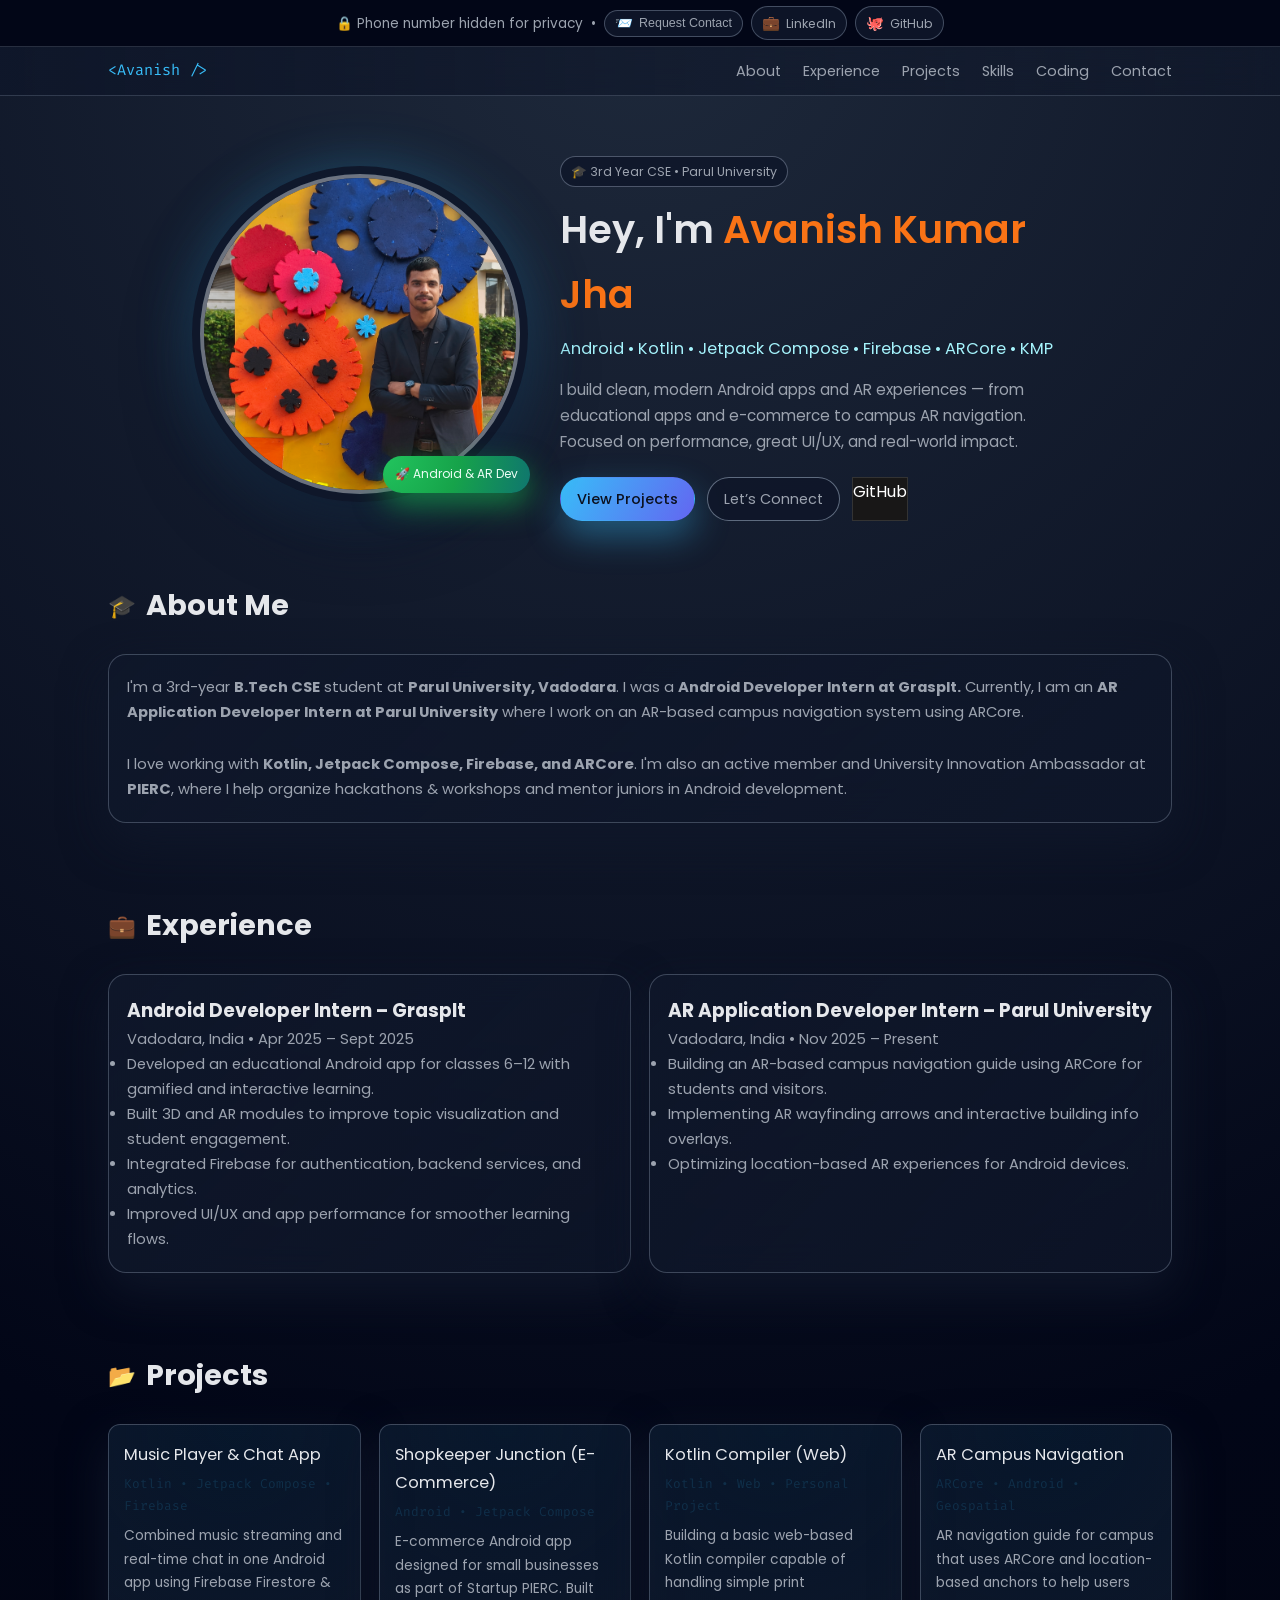
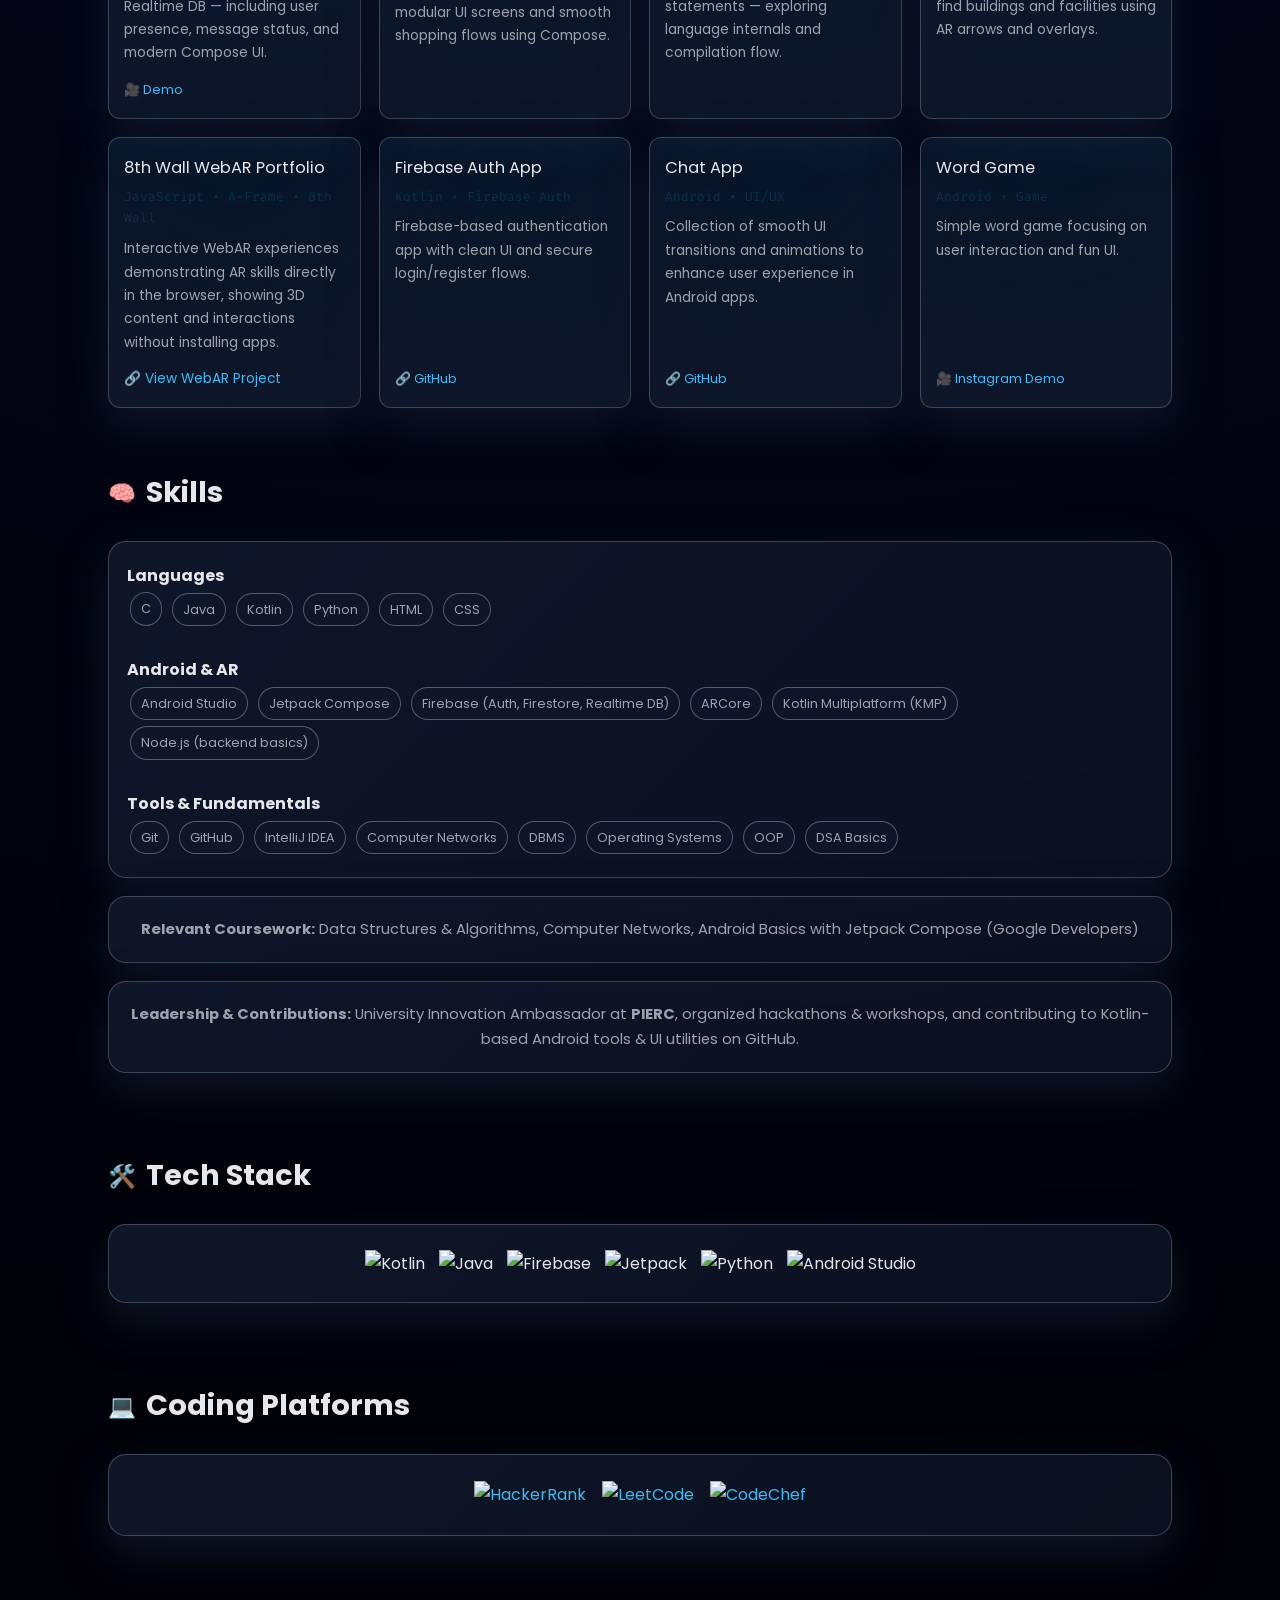
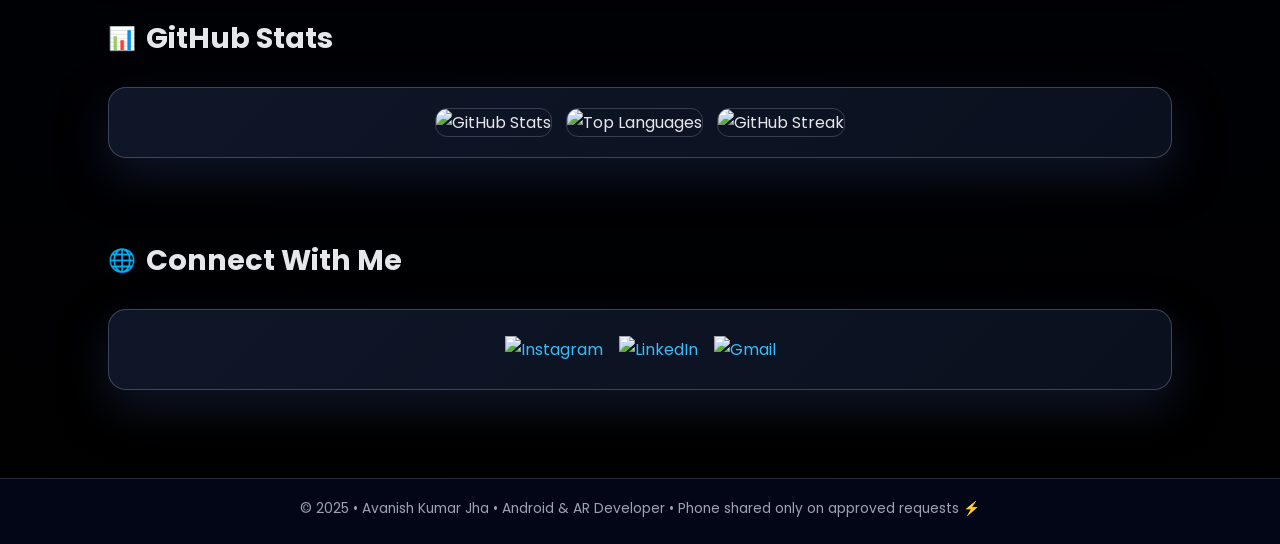
==== commit d26b8a0e: "Change greeting from 'Hello World' to 'Goodbye World'" ====
--- a/index.html
+++ b/index.html
@@ -447,4 +447,14 @@
 </body>
 </html>
  -->
-<!DOCTYPE html> <html lang="en"> <head> <meta charset="UTF-8" /> <meta name="viewport" content="width=device-width, initial-scale=1.0"/> <title>Avanish Kumar Jha | Android & AR Developer Portfolio</title> <!-- Fonts --> <link href="https://fonts.googleapis.com/css2?family=Poppins:wght@300;400;500;600;700&family=Fira+Code&display=swap" rel="stylesheet"> <style> * { margin: 0; padding: 0; box-sizing: border-box; } :root { --bg: #020617; --bg-soft: #0b1220; --accent: #38bdf8; --accent-soft: rgba(56,189,248,0.15); --accent-strong: #f97316; --text-main: #e5e7eb; --text-soft: #9ca3af; --border-soft: rgba(148,163,184,0.35); --radius-lg: 18px; --radius-md: 12px; --shadow-soft: 0 18px 45px rgba(15,23,42,0.9); } body { font-family: 'Poppins', sans-serif; background: radial-gradient(circle at top, #1e293b 0, #020617 40%, #000 100%); color: var(--text-main); line-height: 1.7; scroll-behavior: smooth; } a { color: var(--accent); text-decoration: none; } a:hover { text-decoration: underline; } /* NAVBAR */ .navbar { position: sticky; top: 0; z-index: 40; backdrop-filter: blur(16px); background: linear-gradient(90deg, rgba(15,23,42,0.9), rgba(15,23,42,0.4)); border-bottom: 1px solid rgba(148,163,184,0.25); } .nav-inner { max-width: 1100px; margin: 0 auto; padding: 10px 18px; display: flex; align-items: center; justify-content: space-between; } .nav-logo { font-family: 'Fira Code', monospace; font-size: 0.95rem; color: var(--accent); } .nav-links a { margin-left: 18px; font-size: 0.9rem; color: var(--text-soft); } .nav-links a:hover { color: var(--accent); } /* CONTACT STRIP (TOP) */ .top-contact { background: #020617; border-bottom: 1px solid rgba(148,163,184,0.25); font-size: 0.85rem; } .top-contact-inner { max-width: 1100px; margin: 0 auto; padding: 6px 18px; display: flex; flex-wrap: wrap; gap: 8px; align-items: center; justify-content: center; color: var(--text-soft); } .pill-link, .pill-button { display: inline-flex; align-items: center; gap: 6px; padding: 4px 10px; border-radius: 999px; background: rgba(15,23,42,0.9); border: 1px solid rgba(148,163,184,0.4); font-size: 0.78rem; text-decoration: none; color: var(--text-soft); cursor: pointer; } .pill-link span.icon, .pill-button span.icon { font-size: 0.9rem; } .pill-link:hover, .pill-button:hover { border-color: var(--accent); color: var(--accent); text-decoration: none; } /* HERO */ .hero { max-width: 1100px; margin: 0 auto; padding: 60px 18px 40px; display: flex; flex-wrap: wrap; align-items: center; justify-content: center; gap: 40px; } .hero-left { position: relative; } .hero-img { width: 320px; height: 320px; border-radius: 50%; object-fit: cover; border: 4px solid rgba(248,250,252,0.38); box-shadow: 0 0 0 8px rgba(15,23,42,0.95), 0 30px 70px rgba(15,23,42,1), 0 0 60px rgba(56,189,248,0.4); animation: glow 2.3s ease-in-out infinite alternate; } .hero-badge { position: absolute; bottom: 10px; right: -10px; padding: 8px 12px; border-radius: 999px; background: radial-gradient(circle at top left, #22c55e, #16a34a, #0f766e); font-size: 0.75rem; display: flex; align-items: center; gap: 6px; color: #ecfdf5; box-shadow: 0 12px 30px rgba(22,163,74,0.7); } .hero-right { max-width: 520px; } .hero-tag { display: inline-flex; align-items: center; gap: 6px; padding: 4px 10px; border-radius: 999px; background: rgba(15,23,42,0.85); border: 1px solid rgba(148,163,184,0.45); font-size: 0.78rem; color: var(--text-soft); margin-bottom: 10px; } .hero-title { font-size: 2.4rem; font-weight: 600; margin-bottom: 8px; } .hero-title span { color: #f97316; } .hero-subtitle { color: #a5f3fc; font-size: 1.02rem; margin-bottom: 14px; } .hero-desc { color: var(--text-soft); font-size: 0.95rem; margin-bottom: 22px; } .hero-actions { display: flex; flex-wrap: wrap; gap: 12px; } .btn-primary, .btn-ghost { padding: 9px 16px; font-size: 0.9rem; border-radius: 999px; border: 1px solid transparent; cursor: pointer; text-decoration: none; display: inline-flex; align-items: center; gap: 8px; } .btn-primary { background: linear-gradient(120deg,#38bdf8,#6366f1); color: #0b1120; font-weight: 500; box-shadow: 0 15px 35px rgba(56,189,248,0.4); } .btn-primary:hover { filter: brightness(1.05); transform: translateY(-1px); } .btn-ghost { background: rgba(15,23,42,0.9); border-color: rgba(148,163,184,0.6); color: var(--text-soft); } .btn-ghost:hover { border-color: var(--accent); color: var(--accent); } @keyframes glow { from { box-shadow: 0 0 0 8px rgba(15,23,42,0.95), 0 20px 50px rgba(15,23,42,1), 0 0 30px rgba(56,189,248,0.35); } to { box-shadow: 0 0 0 8px rgba(15,23,42,0.95), 0 30px 80px rgba(15,23,42,1), 0 0 80px rgba(56,189,248,0.7); } } /* SECTIONS */ section { max-width: 1100px; margin: 0 auto; padding: 20px 18px 40px; } .section-title { font-size: 1.8rem; margin-bottom: 24px; text-align: left; display: flex; align-items: center; gap: 10px; } .section-title span.icon { font-size: 1.4rem; } /* GLASS CARD */ .glass { background: linear-gradient(135deg, rgba(15,23,42,0.96), rgba(15,23,42,0.7)); border-radius: var(--radius-lg); border: 1px solid var(--border-soft); padding: 20px 18px; box-shadow: var(--shadow-soft); backdrop-filter: blur(18px); margin-bottom: 18px; transition: transform 0.15s ease-out, border-color 0.15s ease-out; } .glass:hover { transform: translateY(-4px); border-color: var(--accent); } .muted { color: var(--text-soft); font-size: 0.92rem; } /* GRID */ .grid-2 { display: grid; grid-template-columns: repeat(2, minmax(0,1fr)); gap: 18px; } .pill { display: inline-flex; align-items: center; justify-content: center; padding: 5px 10px; font-size: 0.8rem; border-radius: 999px; border: 1px solid rgba(148,163,184,0.5); background: rgba(15,23,42,0.9); color: var(--text-soft); margin: 3px; } /* PROJECTS */ .projects-grid { display: grid; grid-template-columns: repeat(auto-fit,minmax(240px,1fr)); gap: 18px; } .project-card { border-radius: var(--radius-md); border: 1px solid rgba(148,163,184,0.35); padding: 16px 15px; background: radial-gradient(circle at top, rgba(56,189,248,0.09), rgba(15,23,42,0.98)); box-shadow: 0 18px 45px rgba(15,23,42,0.9); display: flex; flex-direction: column; justify-content: space-between; } .project-title { font-size: 1.02rem; margin-bottom: 4px; color: #e5e7eb; } .project-meta { font-size: 0.8rem; color: var(--accent-soft); margin-bottom: 8px; font-family: "Fira Code", monospace; } .project-desc { font-size: 0.86rem; color: var(--text-soft); margin-bottom: 10px; } .project-links a { font-size: 0.8rem; margin-right: 10px; text-decoration: none; } .project-links a:hover { text-decoration: underline; } /* TECH STACK BADGES */ .badge-row img { margin: 5px; height: 38px; } /* STATS */ .stats-outer { display: flex; flex-wrap: wrap; gap: 14px; justify-content: center; } .stats-outer img { max-width: 100%; border-radius: 12px; border: 1px solid rgba(148,163,184,0.3); } /* CODING LINKS & CONNECT */ .centered { text-align: center; } .social-badges img { margin: 6px; height: 40px; } /* MODAL */ .modal-overlay { position: fixed; inset: 0; background: rgba(15,23,42,0.85); display: none; align-items: center; justify-content: center; z-index: 50; } .modal-overlay.active { display: flex; } .modal-content { max-width: 420px; width: 92%; background: linear-gradient(135deg, rgba(15,23,42,0.98), rgba(15,23,42,0.92)); border-radius: 18px; border: 1px solid rgba(148,163,184,0.6); padding: 20px 18px 18px; box-shadow: 0 25px 60px rgba(0,0,0,0.85); } .modal-header { display: flex; justify-content: space-between; align-items: center; margin-bottom: 12px; } .modal-title { font-size: 1.2rem; } .modal-close { background: none; border: none; color: var(--text-soft); font-size: 1.2rem; cursor: pointer; } .modal-close:hover { color: #f97316; } .modal-body p { font-size: 0.85rem; color: var(--text-soft); margin-bottom: 10px; } .form-group { margin-bottom: 10px; text-align: left; } .form-group label { display: block; font-size: 0.8rem; margin-bottom: 4px; color: var(--text-main); } .form-group input, .form-group textarea { width: 100%; border-radius: 10px; border: 1px solid rgba(148,163,184,0.7); background: rgba(15,23,42,0.95); padding: 7px 9px; font-size: 0.85rem; color: var(--text-main); outline: none; } .form-group input:focus, .form-group textarea:focus { border-color: var(--accent); } .form-group textarea { resize: vertical; min-height: 70px; } .form-footer { margin-top: 8px; display: flex; justify-content: flex-end; gap: 8px; align-items: center; } .form-footer small { font-size: 0.7rem; color: var(--text-soft); flex: 1; } .btn-submit { padding: 7px 14px; border-radius: 999px; border: none; font-size: 0.85rem; cursor: pointer; background: linear-gradient(120deg,#22c55e,#16a34a); color: #022c22; font-weight: 500; } .btn-submit:hover { filter: brightness(1.05); } /* FOOTER */ footer { margin-top: 30px; background: #020617; border-top: 1px solid rgba(148,163,184,0.25); text-align: center; padding: 18px 10px 24px; color: var(--text-soft); font-size: 0.86rem; } /* RESPONSIVE */ @media (max-width: 820px) { .hero { flex-direction: column; align-items: flex-start; } .hero { align-items: center; } .hero-right { max-width: 100%; } .grid-2 { grid-template-columns: 1fr; } .nav-links { display: none; } .hero-img { width: 260px; height: 260px; } } @media (max-width: 480px) { .hero-title { font-size: 2rem; } } </style> </head> <body> <!-- TOP CONTACT STRIP (NO DIRECT NUMBER) --> <div class="top-contact"> <div class="top-contact-inner"> <span>🔒 Phone number hidden for privacy</span> <span>•</span> <button class="pill-button" type="button" onclick="openContactModal()"> <span class="icon">📨</span><span>Request Contact</span> </button> <a class="pill-link" href="https://in.linkedin.com/in/avanish-kumar-jha-129374261" target="_blank"> <span class="icon">💼</span><span>LinkedIn</span> </a> <a class="pill-link" href="https://github.com/Kingjha13" target="_blank"> <span class="icon">🐙</span><span>GitHub</span> </a> </div> </div> <!-- NAVBAR --> <div class="navbar"> <div class="nav-inner"> <div class="nav-logo">&lt;Avanish /&gt;</div> <div class="nav-links"> <a href="#about">About</a> <a href="#experience">Experience</a> <a href="#projects">Projects</a> <a href="#skills">Skills</a> <a href="#coding">Coding</a> <a href="#contact">Contact</a> </div> </div> </div> <!-- HERO --> <section id="hero" class="hero"> <div class="hero-left"> <img src="jhapic.jpeg" alt="Avanish Image" class="hero-img"/> <div class="hero-badge"> 🚀 Android & AR Dev </div> </div> <div class="hero-right"> <div class="hero-tag"> <span>🎓 3rd Year CSE • Parul University</span> </div> <h1 class="hero-title">Hey, I'm <span>Avanish Kumar Jha</span></h1> <p class="hero-subtitle"> Android • Kotlin • Jetpack Compose • Firebase • ARCore • KMP </p> <p class="hero-desc"> I build clean, modern Android apps and AR experiences — from educational apps and e-commerce to campus AR navigation. Focused on performance, great UI/UX, and real-world impact. </p> <div class="hero-actions"> <a href="#projects" class="btn-primary">View Projects</a> <a href="#contact" class="btn-ghost">Let’s Connect</a> </div> </div> </section> <!-- ABOUT --> <section id="about"> <h2 class="section-title"><span class="icon">🎓</span>About Me</h2> <div class="glass"> <p class="muted"> I'm a 3rd-year <strong>B.Tech CSE</strong> student at <strong>Parul University, Vadodara</strong>. I was a <strong>Android Developer Intern at GraspIt.</strong> Currently, I am an <strong>AR Application Developer Intern at Parul University</strong> where I work on an AR-based campus navigation system using ARCore. </p> <br/> <p class="muted"> I love working with <strong>Kotlin, Jetpack Compose, Firebase, and ARCore</strong>. I'm also an active member and University Innovation Ambassador at <strong>PIERC</strong>, where I help organize hackathons & workshops and mentor juniors in Android development. </p> </div> </section> <!-- EXPERIENCE --> <section id="experience"> <h2 class="section-title"><span class="icon">💼</span>Experience</h2> <div class="grid-2"> <div class="glass"> <h3>Android Developer Intern – GraspIt</h3> <p class="muted">Vadodara, India • Apr 2025 – Sept 2025</p> <ul class="muted"> <li>Developed an educational Android app for classes 6–12 with gamified and interactive learning.</li> <li>Built 3D and AR modules to improve topic visualization and student engagement.</li> <li>Integrated Firebase for authentication, backend services, and analytics.</li> <li>Improved UI/UX and app performance for smoother learning flows.</li> </ul> </div> <div class="glass"> <h3>AR Application Developer Intern – Parul University</h3> <p class="muted">Vadodara, India • Nov 2025 – Present</p> <ul class="muted"> <li>Building an AR-based campus navigation guide using ARCore for students and visitors.</li> <li>Implementing AR wayfinding arrows and interactive building info overlays.</li> <li>Optimizing location-based AR experiences for Android devices.</li> </ul> </div> </div> </section> <!-- PROJECTS --> <section id="projects"> <h2 class="section-title"><span class="icon">📂</span>Projects</h2> <div class="projects-grid"> <div class="project-card"> <div> <div class="project-title">Music Player & Chat App</div> <div class="project-meta">Kotlin • Jetpack Compose • Firebase</div> <p class="project-desc"> Combined music streaming and real-time chat in one Android app using Firebase Firestore & Realtime DB — including user presence, message status, and modern Compose UI. </p> </div> <div class="project-links"> <a href="https://www.linkedin.com/posts/avanish-kumar-jha-129374261_firebase-kotlin-appdevelopment-activity-7308310900069826560-JbMC?utm_source=share&utm_medium=member_desktop&rcm=ACoAAFrWVw0B9BGoAalhrXEnWq6inKU1xLtro0g" target="_blank">🎥 Demo</a> </div> </div> <div class="project-card"> <div> <div class="project-title">Shopkeeper Junction (E-Commerce)</div> <div class="project-meta">Android • Jetpack Compose</div> <p class="project-desc"> E-commerce Android app designed for small businesses as part of Startup PIERC. Built modular UI screens and smooth shopping flows using Compose. </p> </div> </div> <div class="project-card"> <div> <div class="project-title">Kotlin Compiler (Web)</div> <div class="project-meta">Kotlin • Web • Personal Project</div> <p class="project-desc"> Building a basic web-based Kotlin compiler capable of handling simple print statements — exploring language internals and compilation flow. </p> </div> </div> <div class="project-card"> <div> <div class="project-title">AR Campus Navigation</div> <div class="project-meta">ARCore • Android • Geospatial</div> <p class="project-desc"> AR navigation guide for campus that uses ARCore and location-based anchors to help users find buildings and facilities using AR arrows and overlays. </p> </div> </div> <div class="project-card"> <div> <div class="project-title">8th Wall WebAR Portfolio</div> <div class="project-meta">JavaScript • A-Frame • 8th Wall</div> <p class="project-desc"> Interactive WebAR experiences demonstrating AR skills directly in the browser, showing 3D content and interactions without installing apps. </p> </div> <div class="project-links"> <a href="https://www.8thwall.com/avnishjha/" target="_blank" style="font-size:0.85rem; color:#38bdf8;"> 🔗 View WebAR Project </a> </div> </div> <div class="project-card"> <div> <div class="project-title">Firebase Auth App</div> <div class="project-meta">Kotlin • Firebase Auth</div> <p class="project-desc"> Firebase-based authentication app with clean UI and secure login/register flows. </p> </div> <div class="project-links"> <a href="https://github.com/Kingjha13/Firebase_authonti" target="_blank">🔗 GitHub</a> </div> </div> <div class="project-card"> <div> <div class="project-title">Chat App</div> <div class="project-meta">Android • UI/UX</div> <p class="project-desc"> Collection of smooth UI transitions and animations to enhance user experience in Android apps. </p> </div> <div class="project-links"> <a href="https://github.com/Kingjha13/chatApp" target="_blank">🔗 GitHub</a> </div> </div> <div class="project-card"> <div> <div class="project-title">Word Game</div> <div class="project-meta">Android • Game</div> <p class="project-desc"> Simple word game focusing on user interaction and fun UI. </p> </div> <div class="project-links"> <a href="https://www.instagram.com/avanishjha.13/reel/DANSHS3oYxU/" target="_blank">🎥 Instagram Demo</a> </div> </div> </div> </section> <!-- SKILLS --> <section id="skills"> <h2 class="section-title"><span class="icon">🧠</span>Skills</h2> <div class="glass"> <p><strong>Languages</strong></p> <div> <span class="pill">C</span> <span class="pill">Java</span> <span class="pill">Kotlin</span> <span class="pill">Python</span> <span class="pill">HTML</span> <span class="pill">CSS</span> </div> <br/> <p><strong>Android & AR</strong></p> <div> <span class="pill">Android Studio</span> <span class="pill">Jetpack Compose</span> <span class="pill">Firebase (Auth, Firestore, Realtime DB)</span> <span class="pill">ARCore</span> <span class="pill">Kotlin Multiplatform (KMP)</span> <span class="pill">Node.js (backend basics)</span> </div> <br/> <p><strong>Tools & Fundamentals</strong></p> <div> <span class="pill">Git</span> <span class="pill">GitHub</span> <span class="pill">IntelliJ IDEA</span> <span class="pill">Computer Networks</span> <span class="pill">DBMS</span> <span class="pill">Operating Systems</span> <span class="pill">OOP</span> <span class="pill">DSA Basics</span> </div> </div> <div class="glass centered"> <p class="muted"><strong>Relevant Coursework:</strong> Data Structures & Algorithms, Computer Networks, Android Basics with Jetpack Compose (Google Developers)</p> </div> <div class="glass centered"> <p class="muted"> <strong>Leadership & Contributions:</strong> University Innovation Ambassador at <strong>PIERC</strong>, organized hackathons & workshops, and contributing to Kotlin-based Android tools & UI utilities on GitHub. </p> </div> </section> <!-- TECH STACK BADGES --> <section> <h2 class="section-title"><span class="icon">🛠️</span>Tech Stack</h2> <div class="glass centered badge-row"> <img src="https://img.shields.io/badge/Kotlin-0095D5?style=for-the-badge&logo=kotlin&logoColor=white" alt="Kotlin"/> <img src="https://img.shields.io/badge/Java-ED8B00?style=for-the-badge&logo=openjdk&logoColor=white" alt="Java"/> <img src="https://img.shields.io/badge/Firebase-039BE5?style=for-the-badge&logo=firebase" alt="Firebase"/> <img src="https://img.shields.io/badge/Jetpack-00C853?style=for-the-badge&logo=android&logoColor=white" alt="Jetpack"/> <img src="https://img.shields.io/badge/Python-3776AB?style=for-the-badge&logo=python&logoColor=white" alt="Python"/> <img src="https://img.shields.io/badge/Android%20Studio-3DDC84?style=for-the-badge&logo=android-studio&logoColor=white" alt="Android Studio"/> </div> </section> <!-- CODING PLATFORMS --> <section id="coding"> <h2 class="section-title"><span class="icon">💻</span>Coding Platforms</h2> <div class="glass centered social-badges"> <a href="https://www.hackerrank.com/profile/avnishjha277" target="_blank"> <img src="https://img.shields.io/badge/HackerRank-2EC866?style=for-the-badge&logo=HackerRank&logoColor=white" alt="HackerRank"/> </a> <a href="https://leetcode.com/u/2303051050150/" target="_blank"> <img src="https://img.shields.io/badge/LeetCode-FFA116?style=for-the-badge&logo=leetcode&logoColor=black" alt="LeetCode"/> </a> <a href="https://www.codechef.com/users/avanish_50" target="_blank"> <img src="https://img.shields.io/badge/CodeChef-5B4638?style=for-the-badge&logo=codechef&logoColor=white" alt="CodeChef"/> </a> </div> </section> <!-- GITHUB STATS --> <section> <h2 class="section-title"><span class="icon">📊</span>GitHub Stats</h2> <div class="glass stats-outer"> <img src="https://github-readme-stats.vercel.app/api?username=Kingjha13&show_icons=true&theme=radical" alt="GitHub Stats" /> <img src="https://github-readme-stats.vercel.app/api/top-langs/?username=Kingjha13&layout=compact&theme=radical" alt="Top Languages" /> <img src="https://streak-stats.demolab.com/?user=Kingjha13&theme=radical" alt="GitHub Streak" /> </div> </section> <!-- CONTACT / CONNECT --> <section id="contact"> <h2 class="section-title"><span class="icon">🌐</span>Connect With Me</h2> <div class="glass centered social-badges"> <a href="https://instagram.com/avanishjha.13" target="_blank"> <img src="https://img.shields.io/badge/Instagram-E4405F?style=for-the-badge&logo=instagram&logoColor=white" alt="Instagram"/> </a> <a href="https://in.linkedin.com/in/avanish-kumar-jha-129374261" target="_blank"> <img src="https://img.shields.io/badge/LinkedIn-0077B5?style=for-the-badge&logo=linkedin&logoColor=white" alt="LinkedIn"/> </a> <a href="mailto:avnishkumar130603@gmail.com" target="_blank"> <img src="https://img.shields.io/badge/Gmail-D14836?style=for-the-badge&logo=gmail&logoColor=white" alt="Gmail"/> </a> </div> </section> <!-- CONTACT REQUEST MODAL --> <div id="contactModal" class="modal-overlay"> <div class="modal-content"> <div class="modal-header"> <div class="modal-title">Request Contact</div> <button class="modal-close" type="button" onclick="closeContactModal()">✖</button> </div> <div class="modal-body"> <p>Send me your details and why you want to connect. I’ll review and reply if I want to share my number or WhatsApp.</p> <!-- TODO: Replace action URL with your Formspree endpoint --> <!-- Sign up at https://formspree.io/ to get a form endpoint like /f/abcdabcd --> <form id="contactRequestForm"> <div class="form-group"> <label for="name">Your Name*</label> <input type="text" id="name" name="name" required> </div> <div class="form-group"> <label for="email">Your Email*</label> <input type="email" id="email" name="email" required> </div> <div class="form-group"> <label for="phone">Your Phone / WhatsApp (optional)</label> <input type="text" id="phone" name="phone"> </div> <div class="form-group"> <label for="subject">Subject*</label> <input type="text" id="subject" name="subject" required> </div> <div class="form-group"> <label for="message">Message*</label> <textarea id="message" name="message" required></textarea> </div> <div class="form-footer"> <small>You'll receive my contact only if I approve your request.</small> <button class="btn-submit" type="submit">Send Request</button> </div> </form> </div> </div> </div> <footer> © 2025 • Avanish Kumar Jha • Android & AR Developer • Phone shared only on approved requests ⚡ </footer> <script> // if you already have these, keep your versions function openContactModal() { document.getElementById('contactModal').classList.add('active'); } function closeContactModal() { document.getElementById('contactModal').classList.remove('active'); } // Close modal on outside click (optional, if already added then no need duplicate) document.addEventListener('click', function (e) { const overlay = document.getElementById('contactModal'); if (!overlay || !overlay.classList.contains('active')) return; const content = overlay.querySelector('.modal-content'); if (!content.contains(e.target) && e.target !== content) { closeContactModal(); } }); // ✅ Mailto-based submit (no backend, no keys) const contactForm = document.getElementById('contactRequestForm'); if (contactForm) { contactForm.addEventListener('submit', function (e) { e.preventDefault(); const name = document.getElementById('name').value.trim(); const email = document.getElementById('email').value.trim(); const phone = document.getElementById('phone').value.trim(); const subject = document.getElementById('subject').value.trim(); const message = document.getElementById('message').value.trim(); // Subject line of the email you receive const mailSubject = Contact request from ${name} - ${subject}; // Body of the email you receive const mailBody = Name: ${name}\n + Email: ${email}\n + Phone / WhatsApp: ${phone || 'Not provided'}\n\n + Message:\n${message}; // Build the mailto URL const mailToLink = mailto:avnishjha277@gmail.com + ?subject=${encodeURIComponent(mailSubject)} + &body=${encodeURIComponent(mailBody)}; // Open user's email client window.location.href = mailToLink; // Optionally close modal closeContactModal(); }); } </script> </body> </html>
+
+<!DOCTYPE html> <html lang="en"> <head> <meta charset="UTF-8" /> <meta name="viewport" content="width=device-width, initial-scale=1.0"/> <title>Avanish Kumar Jha | Android & AR Developer Portfolio</title> <!-- Fonts --> <link href="https://fonts.googleapis.com/css2?family=Poppins:wght@300;400;500;600;700&family=Fira+Code&display=swap" rel="stylesheet"> <style> * { margin: 0; padding: 0; box-sizing: border-box; } :root { --bg: #020617; --bg-soft: #0b1220; --accent: #38bdf8; --accent-soft: rgba(56,189,248,0.15); --accent-strong: #f97316; --text-main: #e5e7eb; --text-soft: #9ca3af; --border-soft: rgba(148,163,184,0.35); --radius-lg: 18px; --radius-md: 12px; --shadow-soft: 0 18px 45px rgba(15,23,42,0.9); } body { font-family: 'Poppins', sans-serif; background: radial-gradient(circle at top, #1e293b 0, #020617 40%, #000 100%); color: var(--text-main); line-height: 1.7; scroll-behavior: smooth; } a { color: var(--accent); text-decoration: none; } a:hover { text-decoration: underline; } /* NAVBAR */ .navbar { position: sticky; top: 0; z-index: 40; backdrop-filter: blur(16px); background: linear-gradient(90deg, rgba(15,23,42,0.9), rgba(15,23,42,0.4)); border-bottom: 1px solid rgba(148,163,184,0.25); } .nav-inner { max-width: 1100px; margin: 0 auto; padding: 10px 18px; display: flex; align-items: center; justify-content: space-between; } .nav-logo { font-family: 'Fira Code', monospace; font-size: 0.95rem; color: var(--accent); } .nav-links a { margin-left: 18px; font-size: 0.9rem; color: var(--text-soft); } .nav-links a:hover { color: var(--accent); } /* CONTACT STRIP (TOP) */ .top-contact { background: #020617; border-bottom: 1px solid rgba(148,163,184,0.25); font-size: 0.85rem; } .top-contact-inner { max-width: 1100px; margin: 0 auto; padding: 6px 18px; display: flex; flex-wrap: wrap; gap: 8px; align-items: center; justify-content: center; color: var(--text-soft); } .pill-link, .pill-button { display: inline-flex; align-items: center; gap: 6px; padding: 4px 10px; border-radius: 999px; background: rgba(15,23,42,0.9); border: 1px solid rgba(148,163,184,0.4); font-size: 0.78rem; text-decoration: none; color: var(--text-soft); cursor: pointer; } .pill-link span.icon, .pill-button span.icon { font-size: 0.9rem; } .pill-link:hover, .pill-button:hover { border-color: var(--accent); color: var(--accent); text-decoration: none; } /* HERO */ .hero { max-width: 1100px; margin: 0 auto; padding: 60px 18px 40px; display: flex; flex-wrap: wrap; align-items: center; justify-content: center; gap: 40px; } .hero-left { position: relative; } .hero-img { width: 320px; height: 320px; border-radius: 50%; object-fit: cover; border: 4px solid rgba(248,250,252,0.38); box-shadow: 0 0 0 8px rgba(15,23,42,0.95), 0 30px 70px rgba(15,23,42,1), 0 0 60px rgba(56,189,248,0.4); animation: glow 2.3s ease-in-out infinite alternate; } .hero-badge { position: absolute; bottom: 10px; right: -10px; padding: 8px 12px; border-radius: 999px; background: radial-gradient(circle at top left, #22c55e, #16a34a, #0f766e); font-size: 0.75rem; display: flex; align-items: center; gap: 6px; color: #ecfdf5; box-shadow: 0 12px 30px rgba(22,163,74,0.7); } .hero-right { max-width: 520px; } .hero-tag { display: inline-flex; align-items: center; gap: 6px; padding: 4px 10px; border-radius: 999px; background: rgba(15,23,42,0.85); border: 1px solid rgba(148,163,184,0.45); font-size: 0.78rem; color: var(--text-soft); margin-bottom: 10px; } .hero-title { font-size: 2.4rem; font-weight: 600; margin-bottom: 8px; } .hero-title span { color: #f97316; } .hero-subtitle { color: #a5f3fc; font-size: 1.02rem; margin-bottom: 14px; } .hero-desc { color: var(--text-soft); font-size: 0.95rem; margin-bottom: 22px; } .hero-actions { display: flex; flex-wrap: wrap; gap: 12px; } .btn-primary, .btn-ghost { padding: 9px 16px; font-size: 0.9rem; border-radius: 999px; border: 1px solid transparent; cursor: pointer; text-decoration: none; display: inline-flex; align-items: center; gap: 8px; } .btn-github {
+    background: #181717;
+    color: white;
+    border: 1px solid #333;
+}
+
+.btn-github:hover {
+    background: #24292e;
+}.btn-primary { background: linear-gradient(120deg,#38bdf8,#6366f1); color: #0b1120; font-weight: 500; box-shadow: 0 15px 35px rgba(56,189,248,0.4); } .btn-primary:hover { filter: brightness(1.05); transform: translateY(-1px); } .btn-ghost { background: rgba(15,23,42,0.9); border-color: rgba(148,163,184,0.6); color: var(--text-soft); } .btn-ghost:hover { border-color: var(--accent); color: var(--accent); } @keyframes glow { from { box-shadow: 0 0 0 8px rgba(15,23,42,0.95), 0 20px 50px rgba(15,23,42,1), 0 0 30px rgba(56,189,248,0.35); } to { box-shadow: 0 0 0 8px rgba(15,23,42,0.95), 0 30px 80px rgba(15,23,42,1), 0 0 80px rgba(56,189,248,0.7); } } /* SECTIONS */ section { max-width: 1100px; margin: 0 auto; padding: 20px 18px 40px; } .section-title { font-size: 1.8rem; margin-bottom: 24px; text-align: left; display: flex; align-items: center; gap: 10px; } .section-title span.icon { font-size: 1.4rem; } /* GLASS CARD */ .glass { background: linear-gradient(135deg, rgba(15,23,42,0.96), rgba(15,23,42,0.7)); border-radius: var(--radius-lg); border: 1px solid var(--border-soft); padding: 20px 18px; box-shadow: var(--shadow-soft); backdrop-filter: blur(18px); margin-bottom: 18px; transition: transform 0.15s ease-out, border-color 0.15s ease-out; } .glass:hover { transform: translateY(-4px); border-color: var(--accent); } .muted { color: var(--text-soft); font-size: 0.92rem; } /* GRID */ .grid-2 { display: grid; grid-template-columns: repeat(2, minmax(0,1fr)); gap: 18px; } .pill { display: inline-flex; align-items: center; justify-content: center; padding: 5px 10px; font-size: 0.8rem; border-radius: 999px; border: 1px solid rgba(148,163,184,0.5); background: rgba(15,23,42,0.9); color: var(--text-soft); margin: 3px; } /* PROJECTS */ .projects-grid { display: grid; grid-template-columns: repeat(auto-fit,minmax(240px,1fr)); gap: 18px; } .project-card { border-radius: var(--radius-md); border: 1px solid rgba(148,163,184,0.35); padding: 16px 15px; background: radial-gradient(circle at top, rgba(56,189,248,0.09), rgba(15,23,42,0.98)); box-shadow: 0 18px 45px rgba(15,23,42,0.9); display: flex; flex-direction: column; justify-content: space-between; } .project-title { font-size: 1.02rem; margin-bottom: 4px; color: #e5e7eb; } .project-meta { font-size: 0.8rem; color: var(--accent-soft); margin-bottom: 8px; font-family: "Fira Code", monospace; } .project-desc { font-size: 0.86rem; color: var(--text-soft); margin-bottom: 10px; } .project-links a { font-size: 0.8rem; margin-right: 10px; text-decoration: none; } .project-links a:hover { text-decoration: underline; } /* TECH STACK BADGES */ .badge-row img { margin: 5px; height: 38px; } /* STATS */ .stats-outer { display: flex; flex-wrap: wrap; gap: 14px; justify-content: center; } .stats-outer img { max-width: 100%; border-radius: 12px; border: 1px solid rgba(148,163,184,0.3); } /* CODING LINKS & CONNECT */ .centered { text-align: center; } .social-badges img { margin: 6px; height: 40px; } /* MODAL */ .modal-overlay { position: fixed; inset: 0; background: rgba(15,23,42,0.85); display: none; align-items: center; justify-content: center; z-index: 50; } .modal-overlay.active { display: flex; } .modal-content { max-width: 420px; width: 92%; background: linear-gradient(135deg, rgba(15,23,42,0.98), rgba(15,23,42,0.92)); border-radius: 18px; border: 1px solid rgba(148,163,184,0.6); padding: 20px 18px 18px; box-shadow: 0 25px 60px rgba(0,0,0,0.85); } .modal-header { display: flex; justify-content: space-between; align-items: center; margin-bottom: 12px; } .modal-title { font-size: 1.2rem; } .modal-close { background: none; border: none; color: var(--text-soft); font-size: 1.2rem; cursor: pointer; } .modal-close:hover { color: #f97316; } .modal-body p { font-size: 0.85rem; color: var(--text-soft); margin-bottom: 10px; } .form-group { margin-bottom: 10px; text-align: left; } .form-group label { display: block; font-size: 0.8rem; margin-bottom: 4px; color: var(--text-main); } .form-group input, .form-group textarea { width: 100%; border-radius: 10px; border: 1px solid rgba(148,163,184,0.7); background: rgba(15,23,42,0.95); padding: 7px 9px; font-size: 0.85rem; color: var(--text-main); outline: none; } .form-group input:focus, .form-group textarea:focus { border-color: var(--accent); } .form-group textarea { resize: vertical; min-height: 70px; } .form-footer { margin-top: 8px; display: flex; justify-content: flex-end; gap: 8px; align-items: center; } .form-footer small { font-size: 0.7rem; color: var(--text-soft); flex: 1; } .btn-submit { padding: 7px 14px; border-radius: 999px; border: none; font-size: 0.85rem; cursor: pointer; background: linear-gradient(120deg,#22c55e,#16a34a); color: #022c22; font-weight: 500; } .btn-submit:hover { filter: brightness(1.05); } /* FOOTER */ footer { margin-top: 30px; background: #020617; border-top: 1px solid rgba(148,163,184,0.25); text-align: center; padding: 18px 10px 24px; color: var(--text-soft); font-size: 0.86rem; } /* RESPONSIVE */ @media (max-width: 820px) { .hero { flex-direction: column; align-items: flex-start; } .hero { align-items: center; } .hero-right { max-width: 100%; } .grid-2 { grid-template-columns: 1fr; } .nav-links { display: none; } .hero-img { width: 260px; height: 260px; } } @media (max-width: 480px) { .hero-title { font-size: 2rem; } } </style> </head> <body> <!-- TOP CONTACT STRIP (NO DIRECT NUMBER) --> <div class="top-contact"> <div class="top-contact-inner"> <span>🔒 Phone number hidden for privacy</span> <span>•</span> <button class="pill-button" type="button" onclick="openContactModal()"> <span class="icon">📨</span><span>Request Contact</span> </button> <a class="pill-link" href="https://in.linkedin.com/in/avanish-kumar-jha-129374261" target="_blank"> <span class="icon">💼</span><span>LinkedIn</span> </a> <a class="pill-link" href="https://github.com/Kingjha13" target="_blank"> <span class="icon">🐙</span><span>GitHub</span> </a> </div> </div> <!-- NAVBAR --> <div class="navbar"> <div class="nav-inner"> <div class="nav-logo">&lt;Avanish /&gt;</div> <div class="nav-links"> <a href="#about">About</a> <a href="#experience">Experience</a> <a href="#projects">Projects</a> <a href="#skills">Skills</a> <a href="#coding">Coding</a> <a href="#contact">Contact</a> </div> </div> </div> <!-- HERO --> <section id="hero" class="hero"> <div class="hero-left"> <img src="jhapic.jpeg" alt="Avanish Image" class="hero-img"/> <div class="hero-badge"> 🚀 Android & AR Dev </div> </div> <div class="hero-right"> <div class="hero-tag"> <span>🎓 3rd Year CSE • Parul University</span> </div> <h1 class="hero-title">Hey, I'm <span>Avanish Kumar Jha</span></h1> <p class="hero-subtitle"> Android • Kotlin • Jetpack Compose • Firebase • ARCore • KMP </p> <p class="hero-desc"> I build clean, modern Android apps and AR experiences — from educational apps and e-commerce to campus AR navigation. Focused on performance, great UI/UX, and real-world impact. </p> <div class="hero-actions"> <a href="#projects" class="btn-primary">View Projects</a> <a href="#contact" class="btn-ghost">Let’s Connect</a> <a href="https://github.com/Kingjha13" target="_blank" class="btn-github">GitHub</a> </div> </div> </section> <!-- ABOUT --> <section id="about"> <h2 class="section-title"><span class="icon">🎓</span>About Me</h2> <div class="glass"> <p class="muted"> I'm a 3rd-year <strong>B.Tech CSE</strong> student at <strong>Parul University, Vadodara</strong>. I was a <strong>Android Developer Intern at GraspIt.</strong> Currently, I am an <strong>AR Application Developer Intern at Parul University</strong> where I work on an AR-based campus navigation system using ARCore. </p> <br/> <p class="muted"> I love working with <strong>Kotlin, Jetpack Compose, Firebase, and ARCore</strong>. I'm also an active member and University Innovation Ambassador at <strong>PIERC</strong>, where I help organize hackathons & workshops and mentor juniors in Android development. </p> </div> </section> <!-- EXPERIENCE --> <section id="experience"> <h2 class="section-title"><span class="icon">💼</span>Experience</h2> <div class="grid-2"> <div class="glass"> <h3>Android Developer Intern – GraspIt</h3> <p class="muted">Vadodara, India • Apr 2025 – Sept 2025</p> <ul class="muted"> <li>Developed an educational Android app for classes 6–12 with gamified and interactive learning.</li> <li>Built 3D and AR modules to improve topic visualization and student engagement.</li> <li>Integrated Firebase for authentication, backend services, and analytics.</li> <li>Improved UI/UX and app performance for smoother learning flows.</li> </ul> </div> <div class="glass"> <h3>AR Application Developer Intern – Parul University</h3> <p class="muted">Vadodara, India • Nov 2025 – Present</p> <ul class="muted"> <li>Building an AR-based campus navigation guide using ARCore for students and visitors.</li> <li>Implementing AR wayfinding arrows and interactive building info overlays.</li> <li>Optimizing location-based AR experiences for Android devices.</li> </ul> </div> </div> </section> <!-- PROJECTS --> <section id="projects"> <h2 class="section-title"><span class="icon">📂</span>Projects</h2> <div class="projects-grid"> <div class="project-card"> <div> <div class="project-title">Music Player & Chat App</div> <div class="project-meta">Kotlin • Jetpack Compose • Firebase</div> <p class="project-desc"> Combined music streaming and real-time chat in one Android app using Firebase Firestore & Realtime DB — including user presence, message status, and modern Compose UI. </p> </div> <div class="project-links"> <a href="https://www.linkedin.com/posts/avanish-kumar-jha-129374261_firebase-kotlin-appdevelopment-activity-7308310900069826560-JbMC?utm_source=share&utm_medium=member_desktop&rcm=ACoAAFrWVw0B9BGoAalhrXEnWq6inKU1xLtro0g" target="_blank">🎥 Demo</a> </div> </div> <div class="project-card"> <div> <div class="project-title">Shopkeeper Junction (E-Commerce)</div> <div class="project-meta">Android • Jetpack Compose</div> <p class="project-desc"> E-commerce Android app designed for small businesses as part of Startup PIERC. Built modular UI screens and smooth shopping flows using Compose. </p> </div> </div> <div class="project-card"> <div> <div class="project-title">Kotlin Compiler (Web)</div> <div class="project-meta">Kotlin • Web • Personal Project</div> <p class="project-desc"> Building a basic web-based Kotlin compiler capable of handling simple print statements — exploring language internals and compilation flow. </p> </div> </div> <div class="project-card"> <div> <div class="project-title">AR Campus Navigation</div> <div class="project-meta">ARCore • Android • Geospatial</div> <p class="project-desc"> AR navigation guide for campus that uses ARCore and location-based anchors to help users find buildings and facilities using AR arrows and overlays. </p> </div> </div> <div class="project-card"> <div> <div class="project-title">8th Wall WebAR Portfolio</div> <div class="project-meta">JavaScript • A-Frame • 8th Wall</div> <p class="project-desc"> Interactive WebAR experiences demonstrating AR skills directly in the browser, showing 3D content and interactions without installing apps. </p> </div> <div class="project-links"> <a href="https://www.8thwall.com/avnishjha/" target="_blank" style="font-size:0.85rem; color:#38bdf8;"> 🔗 View WebAR Project </a> </div> </div> <div class="project-card"> <div> <div class="project-title">Firebase Auth App</div> <div class="project-meta">Kotlin • Firebase Auth</div> <p class="project-desc"> Firebase-based authentication app with clean UI and secure login/register flows. </p> </div> <div class="project-links"> <a href="https://github.com/Kingjha13/Firebase_authonti" target="_blank">🔗 GitHub</a> </div> </div> <div class="project-card"> <div> <div class="project-title">Chat App</div> <div class="project-meta">Android • UI/UX</div> <p class="project-desc"> Collection of smooth UI transitions and animations to enhance user experience in Android apps. </p> </div> <div class="project-links"> <a href="https://github.com/Kingjha13/chatApp" target="_blank">🔗 GitHub</a> </div> </div> <div class="project-card"> <div> <div class="project-title">Word Game</div> <div class="project-meta">Android • Game</div> <p class="project-desc"> Simple word game focusing on user interaction and fun UI. </p> </div> <div class="project-links"> <a href="https://www.instagram.com/avanishjha.13/reel/DANSHS3oYxU/" target="_blank">🎥 Instagram Demo</a> </div> </div> </div> </section> <!-- SKILLS --> <section id="skills"> <h2 class="section-title"><span class="icon">🧠</span>Skills</h2> <div class="glass"> <p><strong>Languages</strong></p> <div> <span class="pill">C</span> <span class="pill">Java</span> <span class="pill">Kotlin</span> <span class="pill">Python</span> <span class="pill">HTML</span> <span class="pill">CSS</span> </div> <br/> <p><strong>Android & AR</strong></p> <div> <span class="pill">Android Studio</span> <span class="pill">Jetpack Compose</span> <span class="pill">Firebase (Auth, Firestore, Realtime DB)</span> <span class="pill">ARCore</span> <span class="pill">Kotlin Multiplatform (KMP)</span> <span class="pill">Node.js (backend basics)</span> </div> <br/> <p><strong>Tools & Fundamentals</strong></p> <div> <span class="pill">Git</span> <span class="pill">GitHub</span> <span class="pill">IntelliJ IDEA</span> <span class="pill">Computer Networks</span> <span class="pill">DBMS</span> <span class="pill">Operating Systems</span> <span class="pill">OOP</span> <span class="pill">DSA Basics</span> </div> </div> <div class="glass centered"> <p class="muted"><strong>Relevant Coursework:</strong> Data Structures & Algorithms, Computer Networks, Android Basics with Jetpack Compose (Google Developers)</p> </div> <div class="glass centered"> <p class="muted"> <strong>Leadership & Contributions:</strong> University Innovation Ambassador at <strong>PIERC</strong>, organized hackathons & workshops, and contributing to Kotlin-based Android tools & UI utilities on GitHub. </p> </div> </section> <!-- TECH STACK BADGES --> <section> <h2 class="section-title"><span class="icon">🛠️</span>Tech Stack</h2> <div class="glass centered badge-row"> <img src="https://img.shields.io/badge/Kotlin-0095D5?style=for-the-badge&logo=kotlin&logoColor=white" alt="Kotlin"/> <img src="https://img.shields.io/badge/Java-ED8B00?style=for-the-badge&logo=openjdk&logoColor=white" alt="Java"/> <img src="https://img.shields.io/badge/Firebase-039BE5?style=for-the-badge&logo=firebase" alt="Firebase"/> <img src="https://img.shields.io/badge/Jetpack-00C853?style=for-the-badge&logo=android&logoColor=white" alt="Jetpack"/> <img src="https://img.shields.io/badge/Python-3776AB?style=for-the-badge&logo=python&logoColor=white" alt="Python"/> <img src="https://img.shields.io/badge/Android%20Studio-3DDC84?style=for-the-badge&logo=android-studio&logoColor=white" alt="Android Studio"/> </div> </section> <!-- CODING PLATFORMS --> <section id="coding"> <h2 class="section-title"><span class="icon">💻</span>Coding Platforms</h2> <div class="glass centered social-badges"> <a href="https://www.hackerrank.com/profile/avnishjha277" target="_blank"> <img src="https://img.shields.io/badge/HackerRank-2EC866?style=for-the-badge&logo=HackerRank&logoColor=white" alt="HackerRank"/> </a> <a href="https://leetcode.com/u/2303051050150/" target="_blank"> <img src="https://img.shields.io/badge/LeetCode-FFA116?style=for-the-badge&logo=leetcode&logoColor=black" alt="LeetCode"/> </a> <a href="https://www.codechef.com/users/avanish_50" target="_blank"> <img src="https://img.shields.io/badge/CodeChef-5B4638?style=for-the-badge&logo=codechef&logoColor=white" alt="CodeChef"/> </a> </div> </section> <!-- GITHUB STATS --> <section> <h2 class="section-title"><span class="icon">📊</span>GitHub Stats</h2> <div class="glass stats-outer"> <img src="https://github-readme-stats.vercel.app/api?username=Kingjha13&show_icons=true&theme=radical" alt="GitHub Stats" /> <img src="https://github-readme-stats.vercel.app/api/top-langs/?username=Kingjha13&layout=compact&theme=radical" alt="Top Languages" /> <img src="https://streak-stats.demolab.com/?user=Kingjha13&theme=radical" alt="GitHub Streak" /> </div> </section> <!-- CONTACT / CONNECT --> <section id="contact"> <h2 class="section-title"><span class="icon">🌐</span>Connect With Me</h2> <div class="glass centered social-badges"> <a href="https://instagram.com/avanishjha.13" target="_blank"> <img src="https://img.shields.io/badge/Instagram-E4405F?style=for-the-badge&logo=instagram&logoColor=white" alt="Instagram"/> </a> <a href="https://in.linkedin.com/in/avanish-kumar-jha-129374261" target="_blank"> <img src="https://img.shields.io/badge/LinkedIn-0077B5?style=for-the-badge&logo=linkedin&logoColor=white" alt="LinkedIn"/> </a> <a href="mailto:avnishkumar130603@gmail.com" target="_blank"> <img src="https://img.shields.io/badge/Gmail-D14836?style=for-the-badge&logo=gmail&logoColor=white" alt="Gmail"/> </a> </div> </section> <!-- CONTACT REQUEST MODAL --> <div id="contactModal" class="modal-overlay"> <div class="modal-content"> <div class="modal-header"> <div class="modal-title">Request Contact</div> <button class="modal-close" type="button" onclick="closeContactModal()">✖</button> </div> <div class="modal-body"> <p>Send me your details and why you want to connect. I’ll review and reply if I want to share my number or WhatsApp.</p> <!-- TODO: Replace action URL with your Formspree endpoint --> <!-- Sign up at https://formspree.io/ to get a form endpoint like /f/abcdabcd --> <form id="contactRequestForm"> <div class="form-group"> <label for="name">Your Name*</label> <input type="text" id="name" name="name" required> </div> <div class="form-group"> <label for="email">Your Email*</label> <input type="email" id="email" name="email" required> </div> <div class="form-group"> <label for="phone">Your Phone / WhatsApp (optional)</label> <input type="text" id="phone" name="phone"> </div> <div class="form-group"> <label for="subject">Subject*</label> <input type="text" id="subject" name="subject" required> </div> <div class="form-group"> <label for="message">Message*</label> <textarea id="message" name="message" required></textarea> </div> <div class="form-footer"> <small>You'll receive my contact only if I approve your request.</small> <button class="btn-submit" type="submit">Send Request</button> </div> </form> </div> </div> </div> <footer> © 2025 • Avanish Kumar Jha • Android & AR Developer • Phone shared only on approved requests ⚡ </footer> <script> // if you already have these, keep your versions function openContactModal() { document.getElementById('contactModal').classList.add('active'); } function closeContactModal() { document.getElementById('contactModal').classList.remove('active'); } // Close modal on outside click (optional, if already added then no need duplicate) document.addEventListener('click', function (e) { const overlay = document.getElementById('contactModal'); if (!overlay || !overlay.classList.contains('active')) return; const content = overlay.querySelector('.modal-content'); if (!content.contains(e.target) && e.target !== content) { closeContactModal(); } }); // ✅ Mailto-based submit (no backend, no keys) const contactForm = document.getElementById('contactRequestForm'); if (contactForm) { contactForm.addEventListener('submit', function (e) { e.preventDefault(); const name = document.getElementById('name').value.trim(); const email = document.getElementById('email').value.trim(); const phone = document.getElementById('phone').value.trim(); const subject = document.getElementById('subject').value.trim(); const message = document.getElementById('message').value.trim(); // Subject line of the email you receive const mailSubject = Contact request from ${name} - ${subject}; // Body of the email you receive const mailBody = Name: ${name}\n + Email: ${email}\n + Phone / WhatsApp: ${phone || 'Not provided'}\n\n + Message:\n${message}; // Build the mailto URL const mailToLink = mailto:avnishjha277@gmail.com + ?subject=${encodeURIComponent(mailSubject)} + &body=${encodeURIComponent(mailBody)}; // Open user's email client window.location.href = mailToLink; // Optionally close modal closeContactModal(); }); } </script> </body> </html>
+
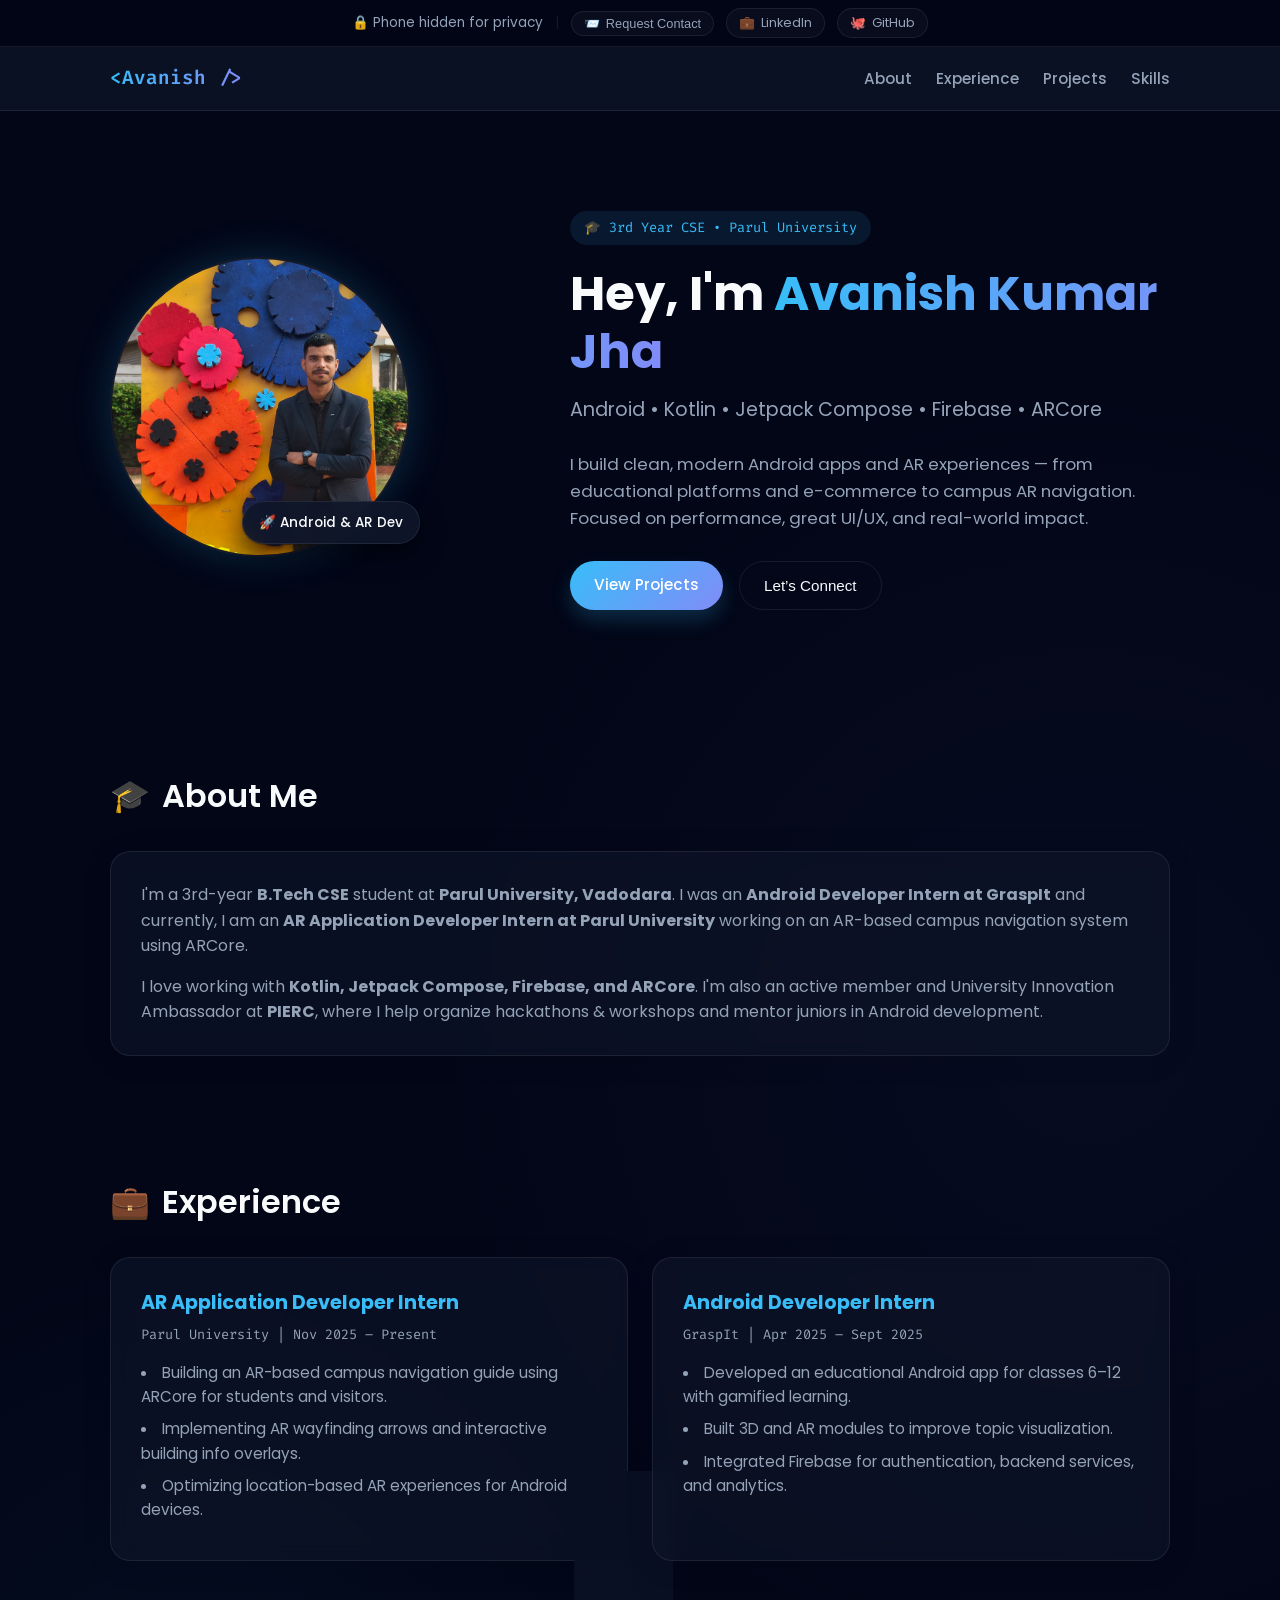
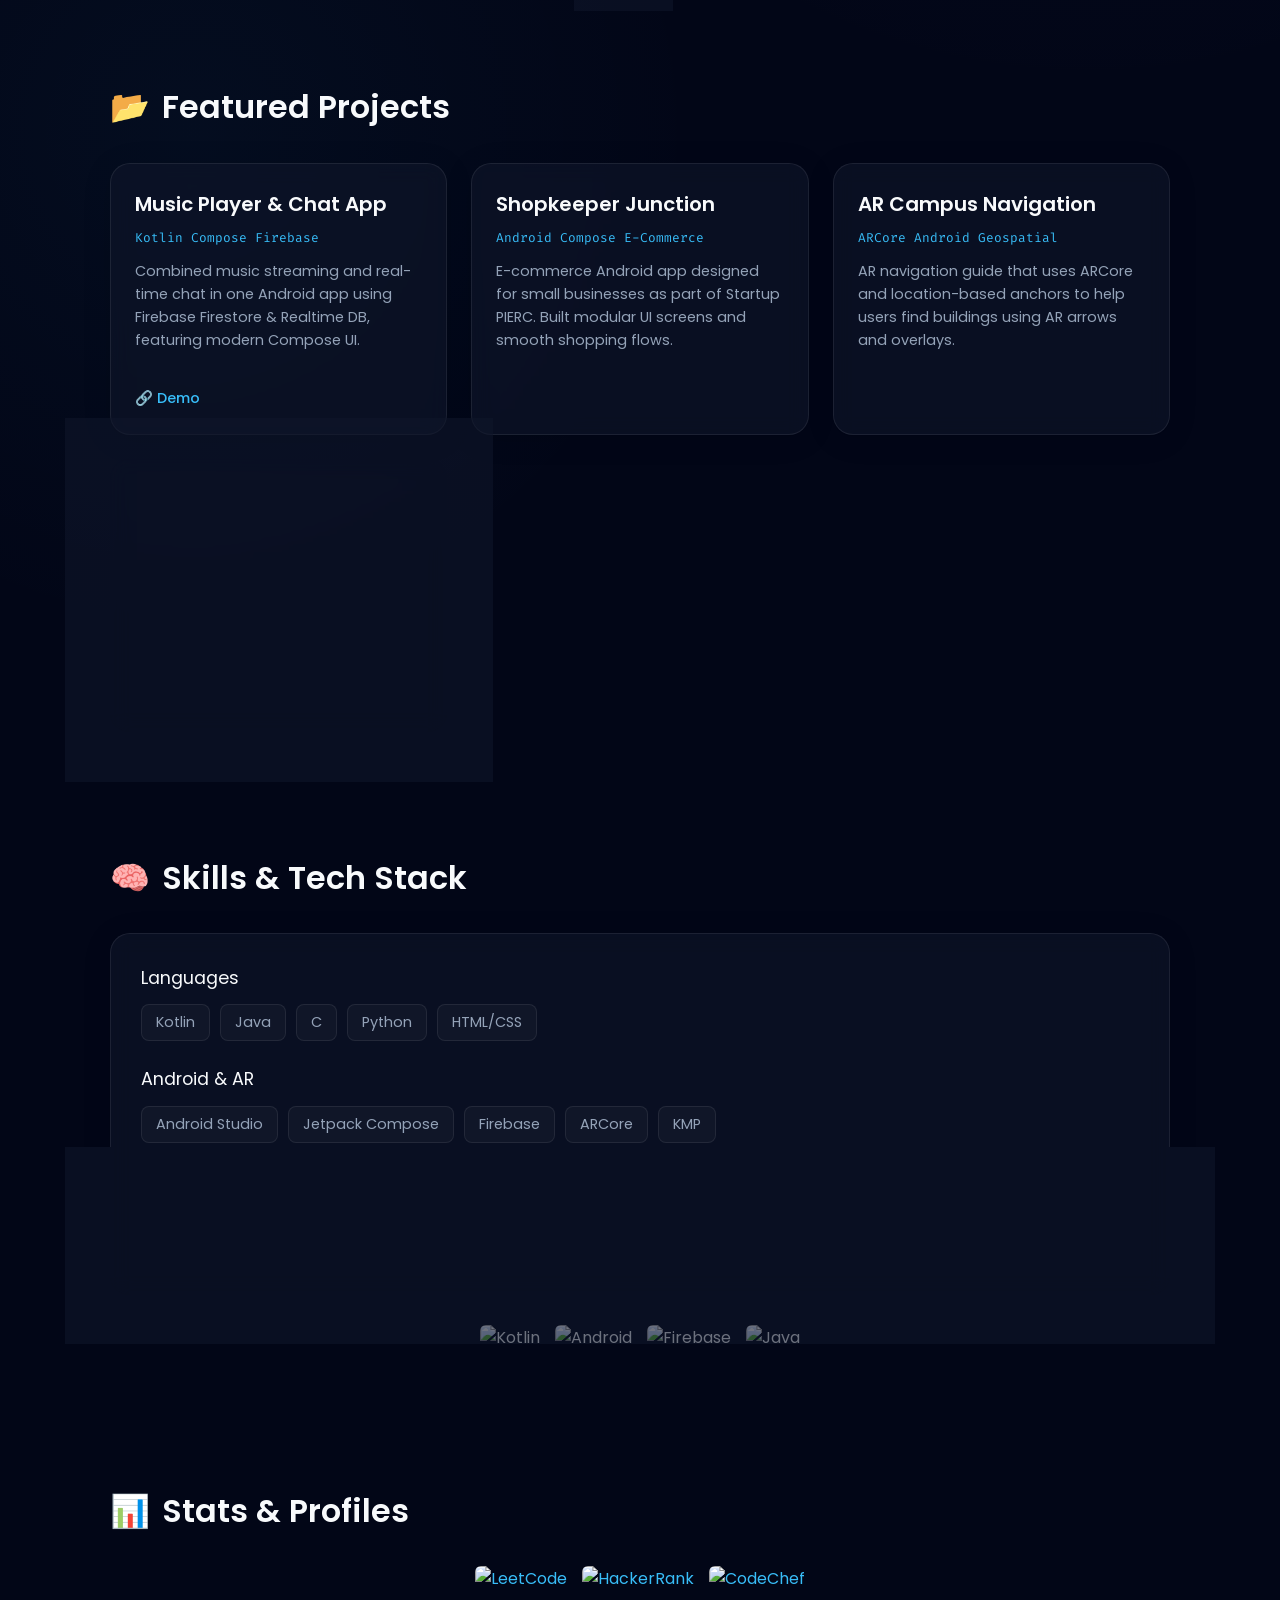
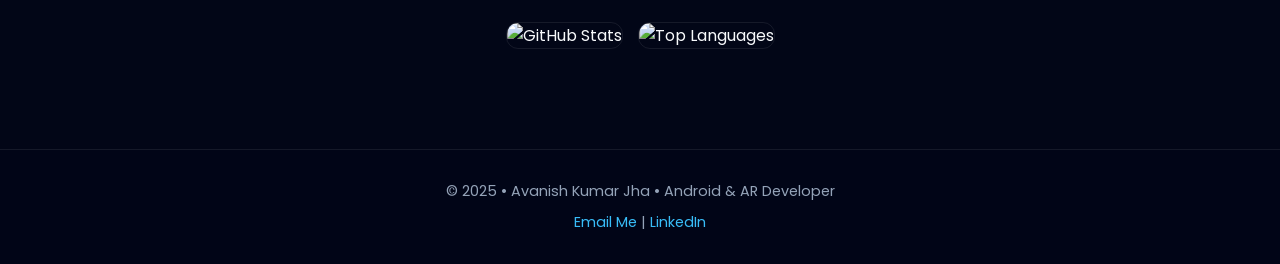
==== commit eee893ee: "Update index.html" ====
--- a/index.html
+++ b/index.html
@@ -448,13 +448,739 @@
 </html>
  -->
 
-<!DOCTYPE html> <html lang="en"> <head> <meta charset="UTF-8" /> <meta name="viewport" content="width=device-width, initial-scale=1.0"/> <title>Avanish Kumar Jha | Android & AR Developer Portfolio</title> <!-- Fonts --> <link href="https://fonts.googleapis.com/css2?family=Poppins:wght@300;400;500;600;700&family=Fira+Code&display=swap" rel="stylesheet"> <style> * { margin: 0; padding: 0; box-sizing: border-box; } :root { --bg: #020617; --bg-soft: #0b1220; --accent: #38bdf8; --accent-soft: rgba(56,189,248,0.15); --accent-strong: #f97316; --text-main: #e5e7eb; --text-soft: #9ca3af; --border-soft: rgba(148,163,184,0.35); --radius-lg: 18px; --radius-md: 12px; --shadow-soft: 0 18px 45px rgba(15,23,42,0.9); } body { font-family: 'Poppins', sans-serif; background: radial-gradient(circle at top, #1e293b 0, #020617 40%, #000 100%); color: var(--text-main); line-height: 1.7; scroll-behavior: smooth; } a { color: var(--accent); text-decoration: none; } a:hover { text-decoration: underline; } /* NAVBAR */ .navbar { position: sticky; top: 0; z-index: 40; backdrop-filter: blur(16px); background: linear-gradient(90deg, rgba(15,23,42,0.9), rgba(15,23,42,0.4)); border-bottom: 1px solid rgba(148,163,184,0.25); } .nav-inner { max-width: 1100px; margin: 0 auto; padding: 10px 18px; display: flex; align-items: center; justify-content: space-between; } .nav-logo { font-family: 'Fira Code', monospace; font-size: 0.95rem; color: var(--accent); } .nav-links a { margin-left: 18px; font-size: 0.9rem; color: var(--text-soft); } .nav-links a:hover { color: var(--accent); } /* CONTACT STRIP (TOP) */ .top-contact { background: #020617; border-bottom: 1px solid rgba(148,163,184,0.25); font-size: 0.85rem; } .top-contact-inner { max-width: 1100px; margin: 0 auto; padding: 6px 18px; display: flex; flex-wrap: wrap; gap: 8px; align-items: center; justify-content: center; color: var(--text-soft); } .pill-link, .pill-button { display: inline-flex; align-items: center; gap: 6px; padding: 4px 10px; border-radius: 999px; background: rgba(15,23,42,0.9); border: 1px solid rgba(148,163,184,0.4); font-size: 0.78rem; text-decoration: none; color: var(--text-soft); cursor: pointer; } .pill-link span.icon, .pill-button span.icon { font-size: 0.9rem; } .pill-link:hover, .pill-button:hover { border-color: var(--accent); color: var(--accent); text-decoration: none; } /* HERO */ .hero { max-width: 1100px; margin: 0 auto; padding: 60px 18px 40px; display: flex; flex-wrap: wrap; align-items: center; justify-content: center; gap: 40px; } .hero-left { position: relative; } .hero-img { width: 320px; height: 320px; border-radius: 50%; object-fit: cover; border: 4px solid rgba(248,250,252,0.38); box-shadow: 0 0 0 8px rgba(15,23,42,0.95), 0 30px 70px rgba(15,23,42,1), 0 0 60px rgba(56,189,248,0.4); animation: glow 2.3s ease-in-out infinite alternate; } .hero-badge { position: absolute; bottom: 10px; right: -10px; padding: 8px 12px; border-radius: 999px; background: radial-gradient(circle at top left, #22c55e, #16a34a, #0f766e); font-size: 0.75rem; display: flex; align-items: center; gap: 6px; color: #ecfdf5; box-shadow: 0 12px 30px rgba(22,163,74,0.7); } .hero-right { max-width: 520px; } .hero-tag { display: inline-flex; align-items: center; gap: 6px; padding: 4px 10px; border-radius: 999px; background: rgba(15,23,42,0.85); border: 1px solid rgba(148,163,184,0.45); font-size: 0.78rem; color: var(--text-soft); margin-bottom: 10px; } .hero-title { font-size: 2.4rem; font-weight: 600; margin-bottom: 8px; } .hero-title span { color: #f97316; } .hero-subtitle { color: #a5f3fc; font-size: 1.02rem; margin-bottom: 14px; } .hero-desc { color: var(--text-soft); font-size: 0.95rem; margin-bottom: 22px; } .hero-actions { display: flex; flex-wrap: wrap; gap: 12px; } .btn-primary, .btn-ghost { padding: 9px 16px; font-size: 0.9rem; border-radius: 999px; border: 1px solid transparent; cursor: pointer; text-decoration: none; display: inline-flex; align-items: center; gap: 8px; } .btn-github {
-    background: #181717;
-    color: white;
-    border: 1px solid #333;
-}
-
-.btn-github:hover {
-    background: #24292e;
-}.btn-primary { background: linear-gradient(120deg,#38bdf8,#6366f1); color: #0b1120; font-weight: 500; box-shadow: 0 15px 35px rgba(56,189,248,0.4); } .btn-primary:hover { filter: brightness(1.05); transform: translateY(-1px); } .btn-ghost { background: rgba(15,23,42,0.9); border-color: rgba(148,163,184,0.6); color: var(--text-soft); } .btn-ghost:hover { border-color: var(--accent); color: var(--accent); } @keyframes glow { from { box-shadow: 0 0 0 8px rgba(15,23,42,0.95), 0 20px 50px rgba(15,23,42,1), 0 0 30px rgba(56,189,248,0.35); } to { box-shadow: 0 0 0 8px rgba(15,23,42,0.95), 0 30px 80px rgba(15,23,42,1), 0 0 80px rgba(56,189,248,0.7); } } /* SECTIONS */ section { max-width: 1100px; margin: 0 auto; padding: 20px 18px 40px; } .section-title { font-size: 1.8rem; margin-bottom: 24px; text-align: left; display: flex; align-items: center; gap: 10px; } .section-title span.icon { font-size: 1.4rem; } /* GLASS CARD */ .glass { background: linear-gradient(135deg, rgba(15,23,42,0.96), rgba(15,23,42,0.7)); border-radius: var(--radius-lg); border: 1px solid var(--border-soft); padding: 20px 18px; box-shadow: var(--shadow-soft); backdrop-filter: blur(18px); margin-bottom: 18px; transition: transform 0.15s ease-out, border-color 0.15s ease-out; } .glass:hover { transform: translateY(-4px); border-color: var(--accent); } .muted { color: var(--text-soft); font-size: 0.92rem; } /* GRID */ .grid-2 { display: grid; grid-template-columns: repeat(2, minmax(0,1fr)); gap: 18px; } .pill { display: inline-flex; align-items: center; justify-content: center; padding: 5px 10px; font-size: 0.8rem; border-radius: 999px; border: 1px solid rgba(148,163,184,0.5); background: rgba(15,23,42,0.9); color: var(--text-soft); margin: 3px; } /* PROJECTS */ .projects-grid { display: grid; grid-template-columns: repeat(auto-fit,minmax(240px,1fr)); gap: 18px; } .project-card { border-radius: var(--radius-md); border: 1px solid rgba(148,163,184,0.35); padding: 16px 15px; background: radial-gradient(circle at top, rgba(56,189,248,0.09), rgba(15,23,42,0.98)); box-shadow: 0 18px 45px rgba(15,23,42,0.9); display: flex; flex-direction: column; justify-content: space-between; } .project-title { font-size: 1.02rem; margin-bottom: 4px; color: #e5e7eb; } .project-meta { font-size: 0.8rem; color: var(--accent-soft); margin-bottom: 8px; font-family: "Fira Code", monospace; } .project-desc { font-size: 0.86rem; color: var(--text-soft); margin-bottom: 10px; } .project-links a { font-size: 0.8rem; margin-right: 10px; text-decoration: none; } .project-links a:hover { text-decoration: underline; } /* TECH STACK BADGES */ .badge-row img { margin: 5px; height: 38px; } /* STATS */ .stats-outer { display: flex; flex-wrap: wrap; gap: 14px; justify-content: center; } .stats-outer img { max-width: 100%; border-radius: 12px; border: 1px solid rgba(148,163,184,0.3); } /* CODING LINKS & CONNECT */ .centered { text-align: center; } .social-badges img { margin: 6px; height: 40px; } /* MODAL */ .modal-overlay { position: fixed; inset: 0; background: rgba(15,23,42,0.85); display: none; align-items: center; justify-content: center; z-index: 50; } .modal-overlay.active { display: flex; } .modal-content { max-width: 420px; width: 92%; background: linear-gradient(135deg, rgba(15,23,42,0.98), rgba(15,23,42,0.92)); border-radius: 18px; border: 1px solid rgba(148,163,184,0.6); padding: 20px 18px 18px; box-shadow: 0 25px 60px rgba(0,0,0,0.85); } .modal-header { display: flex; justify-content: space-between; align-items: center; margin-bottom: 12px; } .modal-title { font-size: 1.2rem; } .modal-close { background: none; border: none; color: var(--text-soft); font-size: 1.2rem; cursor: pointer; } .modal-close:hover { color: #f97316; } .modal-body p { font-size: 0.85rem; color: var(--text-soft); margin-bottom: 10px; } .form-group { margin-bottom: 10px; text-align: left; } .form-group label { display: block; font-size: 0.8rem; margin-bottom: 4px; color: var(--text-main); } .form-group input, .form-group textarea { width: 100%; border-radius: 10px; border: 1px solid rgba(148,163,184,0.7); background: rgba(15,23,42,0.95); padding: 7px 9px; font-size: 0.85rem; color: var(--text-main); outline: none; } .form-group input:focus, .form-group textarea:focus { border-color: var(--accent); } .form-group textarea { resize: vertical; min-height: 70px; } .form-footer { margin-top: 8px; display: flex; justify-content: flex-end; gap: 8px; align-items: center; } .form-footer small { font-size: 0.7rem; color: var(--text-soft); flex: 1; } .btn-submit { padding: 7px 14px; border-radius: 999px; border: none; font-size: 0.85rem; cursor: pointer; background: linear-gradient(120deg,#22c55e,#16a34a); color: #022c22; font-weight: 500; } .btn-submit:hover { filter: brightness(1.05); } /* FOOTER */ footer { margin-top: 30px; background: #020617; border-top: 1px solid rgba(148,163,184,0.25); text-align: center; padding: 18px 10px 24px; color: var(--text-soft); font-size: 0.86rem; } /* RESPONSIVE */ @media (max-width: 820px) { .hero { flex-direction: column; align-items: flex-start; } .hero { align-items: center; } .hero-right { max-width: 100%; } .grid-2 { grid-template-columns: 1fr; } .nav-links { display: none; } .hero-img { width: 260px; height: 260px; } } @media (max-width: 480px) { .hero-title { font-size: 2rem; } } </style> </head> <body> <!-- TOP CONTACT STRIP (NO DIRECT NUMBER) --> <div class="top-contact"> <div class="top-contact-inner"> <span>🔒 Phone number hidden for privacy</span> <span>•</span> <button class="pill-button" type="button" onclick="openContactModal()"> <span class="icon">📨</span><span>Request Contact</span> </button> <a class="pill-link" href="https://in.linkedin.com/in/avanish-kumar-jha-129374261" target="_blank"> <span class="icon">💼</span><span>LinkedIn</span> </a> <a class="pill-link" href="https://github.com/Kingjha13" target="_blank"> <span class="icon">🐙</span><span>GitHub</span> </a> </div> </div> <!-- NAVBAR --> <div class="navbar"> <div class="nav-inner"> <div class="nav-logo">&lt;Avanish /&gt;</div> <div class="nav-links"> <a href="#about">About</a> <a href="#experience">Experience</a> <a href="#projects">Projects</a> <a href="#skills">Skills</a> <a href="#coding">Coding</a> <a href="#contact">Contact</a> </div> </div> </div> <!-- HERO --> <section id="hero" class="hero"> <div class="hero-left"> <img src="jhapic.jpeg" alt="Avanish Image" class="hero-img"/> <div class="hero-badge"> 🚀 Android & AR Dev </div> </div> <div class="hero-right"> <div class="hero-tag"> <span>🎓 3rd Year CSE • Parul University</span> </div> <h1 class="hero-title">Hey, I'm <span>Avanish Kumar Jha</span></h1> <p class="hero-subtitle"> Android • Kotlin • Jetpack Compose • Firebase • ARCore • KMP </p> <p class="hero-desc"> I build clean, modern Android apps and AR experiences — from educational apps and e-commerce to campus AR navigation. Focused on performance, great UI/UX, and real-world impact. </p> <div class="hero-actions"> <a href="#projects" class="btn-primary">View Projects</a> <a href="#contact" class="btn-ghost">Let’s Connect</a> <a href="https://github.com/Kingjha13" target="_blank" class="btn-github">GitHub</a> </div> </div> </section> <!-- ABOUT --> <section id="about"> <h2 class="section-title"><span class="icon">🎓</span>About Me</h2> <div class="glass"> <p class="muted"> I'm a 3rd-year <strong>B.Tech CSE</strong> student at <strong>Parul University, Vadodara</strong>. I was a <strong>Android Developer Intern at GraspIt.</strong> Currently, I am an <strong>AR Application Developer Intern at Parul University</strong> where I work on an AR-based campus navigation system using ARCore. </p> <br/> <p class="muted"> I love working with <strong>Kotlin, Jetpack Compose, Firebase, and ARCore</strong>. I'm also an active member and University Innovation Ambassador at <strong>PIERC</strong>, where I help organize hackathons & workshops and mentor juniors in Android development. </p> </div> </section> <!-- EXPERIENCE --> <section id="experience"> <h2 class="section-title"><span class="icon">💼</span>Experience</h2> <div class="grid-2"> <div class="glass"> <h3>Android Developer Intern – GraspIt</h3> <p class="muted">Vadodara, India • Apr 2025 – Sept 2025</p> <ul class="muted"> <li>Developed an educational Android app for classes 6–12 with gamified and interactive learning.</li> <li>Built 3D and AR modules to improve topic visualization and student engagement.</li> <li>Integrated Firebase for authentication, backend services, and analytics.</li> <li>Improved UI/UX and app performance for smoother learning flows.</li> </ul> </div> <div class="glass"> <h3>AR Application Developer Intern – Parul University</h3> <p class="muted">Vadodara, India • Nov 2025 – Present</p> <ul class="muted"> <li>Building an AR-based campus navigation guide using ARCore for students and visitors.</li> <li>Implementing AR wayfinding arrows and interactive building info overlays.</li> <li>Optimizing location-based AR experiences for Android devices.</li> </ul> </div> </div> </section> <!-- PROJECTS --> <section id="projects"> <h2 class="section-title"><span class="icon">📂</span>Projects</h2> <div class="projects-grid"> <div class="project-card"> <div> <div class="project-title">Music Player & Chat App</div> <div class="project-meta">Kotlin • Jetpack Compose • Firebase</div> <p class="project-desc"> Combined music streaming and real-time chat in one Android app using Firebase Firestore & Realtime DB — including user presence, message status, and modern Compose UI. </p> </div> <div class="project-links"> <a href="https://www.linkedin.com/posts/avanish-kumar-jha-129374261_firebase-kotlin-appdevelopment-activity-7308310900069826560-JbMC?utm_source=share&utm_medium=member_desktop&rcm=ACoAAFrWVw0B9BGoAalhrXEnWq6inKU1xLtro0g" target="_blank">🎥 Demo</a> </div> </div> <div class="project-card"> <div> <div class="project-title">Shopkeeper Junction (E-Commerce)</div> <div class="project-meta">Android • Jetpack Compose</div> <p class="project-desc"> E-commerce Android app designed for small businesses as part of Startup PIERC. Built modular UI screens and smooth shopping flows using Compose. </p> </div> </div> <div class="project-card"> <div> <div class="project-title">Kotlin Compiler (Web)</div> <div class="project-meta">Kotlin • Web • Personal Project</div> <p class="project-desc"> Building a basic web-based Kotlin compiler capable of handling simple print statements — exploring language internals and compilation flow. </p> </div> </div> <div class="project-card"> <div> <div class="project-title">AR Campus Navigation</div> <div class="project-meta">ARCore • Android • Geospatial</div> <p class="project-desc"> AR navigation guide for campus that uses ARCore and location-based anchors to help users find buildings and facilities using AR arrows and overlays. </p> </div> </div> <div class="project-card"> <div> <div class="project-title">8th Wall WebAR Portfolio</div> <div class="project-meta">JavaScript • A-Frame • 8th Wall</div> <p class="project-desc"> Interactive WebAR experiences demonstrating AR skills directly in the browser, showing 3D content and interactions without installing apps. </p> </div> <div class="project-links"> <a href="https://www.8thwall.com/avnishjha/" target="_blank" style="font-size:0.85rem; color:#38bdf8;"> 🔗 View WebAR Project </a> </div> </div> <div class="project-card"> <div> <div class="project-title">Firebase Auth App</div> <div class="project-meta">Kotlin • Firebase Auth</div> <p class="project-desc"> Firebase-based authentication app with clean UI and secure login/register flows. </p> </div> <div class="project-links"> <a href="https://github.com/Kingjha13/Firebase_authonti" target="_blank">🔗 GitHub</a> </div> </div> <div class="project-card"> <div> <div class="project-title">Chat App</div> <div class="project-meta">Android • UI/UX</div> <p class="project-desc"> Collection of smooth UI transitions and animations to enhance user experience in Android apps. </p> </div> <div class="project-links"> <a href="https://github.com/Kingjha13/chatApp" target="_blank">🔗 GitHub</a> </div> </div> <div class="project-card"> <div> <div class="project-title">Word Game</div> <div class="project-meta">Android • Game</div> <p class="project-desc"> Simple word game focusing on user interaction and fun UI. </p> </div> <div class="project-links"> <a href="https://www.instagram.com/avanishjha.13/reel/DANSHS3oYxU/" target="_blank">🎥 Instagram Demo</a> </div> </div> </div> </section> <!-- SKILLS --> <section id="skills"> <h2 class="section-title"><span class="icon">🧠</span>Skills</h2> <div class="glass"> <p><strong>Languages</strong></p> <div> <span class="pill">C</span> <span class="pill">Java</span> <span class="pill">Kotlin</span> <span class="pill">Python</span> <span class="pill">HTML</span> <span class="pill">CSS</span> </div> <br/> <p><strong>Android & AR</strong></p> <div> <span class="pill">Android Studio</span> <span class="pill">Jetpack Compose</span> <span class="pill">Firebase (Auth, Firestore, Realtime DB)</span> <span class="pill">ARCore</span> <span class="pill">Kotlin Multiplatform (KMP)</span> <span class="pill">Node.js (backend basics)</span> </div> <br/> <p><strong>Tools & Fundamentals</strong></p> <div> <span class="pill">Git</span> <span class="pill">GitHub</span> <span class="pill">IntelliJ IDEA</span> <span class="pill">Computer Networks</span> <span class="pill">DBMS</span> <span class="pill">Operating Systems</span> <span class="pill">OOP</span> <span class="pill">DSA Basics</span> </div> </div> <div class="glass centered"> <p class="muted"><strong>Relevant Coursework:</strong> Data Structures & Algorithms, Computer Networks, Android Basics with Jetpack Compose (Google Developers)</p> </div> <div class="glass centered"> <p class="muted"> <strong>Leadership & Contributions:</strong> University Innovation Ambassador at <strong>PIERC</strong>, organized hackathons & workshops, and contributing to Kotlin-based Android tools & UI utilities on GitHub. </p> </div> </section> <!-- TECH STACK BADGES --> <section> <h2 class="section-title"><span class="icon">🛠️</span>Tech Stack</h2> <div class="glass centered badge-row"> <img src="https://img.shields.io/badge/Kotlin-0095D5?style=for-the-badge&logo=kotlin&logoColor=white" alt="Kotlin"/> <img src="https://img.shields.io/badge/Java-ED8B00?style=for-the-badge&logo=openjdk&logoColor=white" alt="Java"/> <img src="https://img.shields.io/badge/Firebase-039BE5?style=for-the-badge&logo=firebase" alt="Firebase"/> <img src="https://img.shields.io/badge/Jetpack-00C853?style=for-the-badge&logo=android&logoColor=white" alt="Jetpack"/> <img src="https://img.shields.io/badge/Python-3776AB?style=for-the-badge&logo=python&logoColor=white" alt="Python"/> <img src="https://img.shields.io/badge/Android%20Studio-3DDC84?style=for-the-badge&logo=android-studio&logoColor=white" alt="Android Studio"/> </div> </section> <!-- CODING PLATFORMS --> <section id="coding"> <h2 class="section-title"><span class="icon">💻</span>Coding Platforms</h2> <div class="glass centered social-badges"> <a href="https://www.hackerrank.com/profile/avnishjha277" target="_blank"> <img src="https://img.shields.io/badge/HackerRank-2EC866?style=for-the-badge&logo=HackerRank&logoColor=white" alt="HackerRank"/> </a> <a href="https://leetcode.com/u/2303051050150/" target="_blank"> <img src="https://img.shields.io/badge/LeetCode-FFA116?style=for-the-badge&logo=leetcode&logoColor=black" alt="LeetCode"/> </a> <a href="https://www.codechef.com/users/avanish_50" target="_blank"> <img src="https://img.shields.io/badge/CodeChef-5B4638?style=for-the-badge&logo=codechef&logoColor=white" alt="CodeChef"/> </a> </div> </section> <!-- GITHUB STATS --> <section> <h2 class="section-title"><span class="icon">📊</span>GitHub Stats</h2> <div class="glass stats-outer"> <img src="https://github-readme-stats.vercel.app/api?username=Kingjha13&show_icons=true&theme=radical" alt="GitHub Stats" /> <img src="https://github-readme-stats.vercel.app/api/top-langs/?username=Kingjha13&layout=compact&theme=radical" alt="Top Languages" /> <img src="https://streak-stats.demolab.com/?user=Kingjha13&theme=radical" alt="GitHub Streak" /> </div> </section> <!-- CONTACT / CONNECT --> <section id="contact"> <h2 class="section-title"><span class="icon">🌐</span>Connect With Me</h2> <div class="glass centered social-badges"> <a href="https://instagram.com/avanishjha.13" target="_blank"> <img src="https://img.shields.io/badge/Instagram-E4405F?style=for-the-badge&logo=instagram&logoColor=white" alt="Instagram"/> </a> <a href="https://in.linkedin.com/in/avanish-kumar-jha-129374261" target="_blank"> <img src="https://img.shields.io/badge/LinkedIn-0077B5?style=for-the-badge&logo=linkedin&logoColor=white" alt="LinkedIn"/> </a> <a href="mailto:avnishkumar130603@gmail.com" target="_blank"> <img src="https://img.shields.io/badge/Gmail-D14836?style=for-the-badge&logo=gmail&logoColor=white" alt="Gmail"/> </a> </div> </section> <!-- CONTACT REQUEST MODAL --> <div id="contactModal" class="modal-overlay"> <div class="modal-content"> <div class="modal-header"> <div class="modal-title">Request Contact</div> <button class="modal-close" type="button" onclick="closeContactModal()">✖</button> </div> <div class="modal-body"> <p>Send me your details and why you want to connect. I’ll review and reply if I want to share my number or WhatsApp.</p> <!-- TODO: Replace action URL with your Formspree endpoint --> <!-- Sign up at https://formspree.io/ to get a form endpoint like /f/abcdabcd --> <form id="contactRequestForm"> <div class="form-group"> <label for="name">Your Name*</label> <input type="text" id="name" name="name" required> </div> <div class="form-group"> <label for="email">Your Email*</label> <input type="email" id="email" name="email" required> </div> <div class="form-group"> <label for="phone">Your Phone / WhatsApp (optional)</label> <input type="text" id="phone" name="phone"> </div> <div class="form-group"> <label for="subject">Subject*</label> <input type="text" id="subject" name="subject" required> </div> <div class="form-group"> <label for="message">Message*</label> <textarea id="message" name="message" required></textarea> </div> <div class="form-footer"> <small>You'll receive my contact only if I approve your request.</small> <button class="btn-submit" type="submit">Send Request</button> </div> </form> </div> </div> </div> <footer> © 2025 • Avanish Kumar Jha • Android & AR Developer • Phone shared only on approved requests ⚡ </footer> <script> // if you already have these, keep your versions function openContactModal() { document.getElementById('contactModal').classList.add('active'); } function closeContactModal() { document.getElementById('contactModal').classList.remove('active'); } // Close modal on outside click (optional, if already added then no need duplicate) document.addEventListener('click', function (e) { const overlay = document.getElementById('contactModal'); if (!overlay || !overlay.classList.contains('active')) return; const content = overlay.querySelector('.modal-content'); if (!content.contains(e.target) && e.target !== content) { closeContactModal(); } }); // ✅ Mailto-based submit (no backend, no keys) const contactForm = document.getElementById('contactRequestForm'); if (contactForm) { contactForm.addEventListener('submit', function (e) { e.preventDefault(); const name = document.getElementById('name').value.trim(); const email = document.getElementById('email').value.trim(); const phone = document.getElementById('phone').value.trim(); const subject = document.getElementById('subject').value.trim(); const message = document.getElementById('message').value.trim(); // Subject line of the email you receive const mailSubject = Contact request from ${name} - ${subject}; // Body of the email you receive const mailBody = Name: ${name}\n + Email: ${email}\n + Phone / WhatsApp: ${phone || 'Not provided'}\n\n + Message:\n${message}; // Build the mailto URL const mailToLink = mailto:avnishjha277@gmail.com + ?subject=${encodeURIComponent(mailSubject)} + &body=${encodeURIComponent(mailBody)}; // Open user's email client window.location.href = mailToLink; // Optionally close modal closeContactModal(); }); } </script> </body> </html>
-
+<!DOCTYPE html>
+<html lang="en">
+<head>
+    <meta charset="UTF-8" />
+    <meta name="viewport" content="width=device-width, initial-scale=1.0"/>
+    <title>Avanish Kumar Jha | Android & AR Developer</title>
+    <link href="https://fonts.googleapis.com/css2?family=Poppins:wght@300;400;500;600;700&family=Fira+Code:wght@400;500&display=swap" rel="stylesheet">
+    <style>
+        /* === CSS VARIABLES & RESET === */
+        * { margin: 0; padding: 0; box-sizing: border-box; }
+        
+        :root {
+            --bg-dark: #020617;
+            --bg-card: rgba(15, 23, 42, 0.6);
+            --primary: #38bdf8;
+            --secondary: #818cf8;
+            --accent: #f59e0b;
+            --text-main: #f8fafc;
+            --text-muted: #94a3b8;
+            --border-glass: rgba(255, 255, 255, 0.08);
+            --border-hover: rgba(56, 189, 248, 0.4);
+            --radius-lg: 20px;
+            --radius-md: 14px;
+            --transition: all 0.3s cubic-bezier(0.4, 0, 0.2, 1);
+        }
+
+        body {
+            font-family: 'Poppins', sans-serif;
+            background-color: var(--bg-dark);
+            background-image: 
+                radial-gradient(circle at 15% 50%, rgba(56, 189, 248, 0.04), transparent 25%),
+                radial-gradient(circle at 85% 30%, rgba(129, 140, 248, 0.04), transparent 25%);
+            color: var(--text-main);
+            line-height: 1.6;
+            scroll-behavior: smooth;
+            overflow-x: hidden;
+        }
+
+        a { color: var(--primary); text-decoration: none; transition: var(--transition); }
+        a:hover { color: var(--secondary); }
+
+        /* === TOP BAR & NAVBAR === */
+        .top-contact {
+            background: rgba(2, 6, 23, 0.95);
+            font-size: 0.85rem;
+            padding: 8px 0;
+            border-bottom: 1px solid var(--border-glass);
+        }
+        .top-contact-inner {
+            max-width: 1100px;
+            margin: 0 auto;
+            padding: 0 20px;
+            display: flex;
+            flex-wrap: wrap;
+            gap: 12px;
+            align-items: center;
+            justify-content: center;
+            color: var(--text-muted);
+        }
+        .pill-btn {
+            display: inline-flex;
+            align-items: center;
+            gap: 6px;
+            padding: 4px 12px;
+            border-radius: 99px;
+            background: rgba(255, 255, 255, 0.03);
+            border: 1px solid var(--border-glass);
+            color: var(--text-muted);
+            font-size: 0.8rem;
+            cursor: pointer;
+            transition: var(--transition);
+        }
+        .pill-btn:hover {
+            border-color: var(--primary);
+            color: var(--primary);
+            background: rgba(56, 189, 248, 0.05);
+        }
+
+        .navbar {
+            position: sticky;
+            top: 0;
+            z-index: 40;
+            background: rgba(15, 23, 42, 0.7);
+            backdrop-filter: blur(12px);
+            -webkit-backdrop-filter: blur(12px);
+            border-bottom: 1px solid var(--border-glass);
+        }
+        .nav-inner {
+            max-width: 1100px;
+            margin: 0 auto;
+            padding: 16px 20px;
+            display: flex;
+            align-items: center;
+            justify-content: space-between;
+        }
+        .nav-logo {
+            font-family: 'Fira Code', monospace;
+            font-size: 1.2rem;
+            font-weight: 600;
+            background: linear-gradient(to right, var(--primary), var(--secondary));
+            -webkit-background-clip: text;
+            -webkit-text-fill-color: transparent;
+        }
+        .nav-links { display: flex; gap: 24px; }
+        .nav-links a {
+            font-size: 0.95rem;
+            font-weight: 500;
+            color: var(--text-muted);
+        }
+        .nav-links a:hover { color: var(--text-main); }
+
+        /* === LAYOUT & GLASSMORPHISM === */
+        section {
+            max-width: 1100px;
+            margin: 0 auto;
+            padding: 80px 20px 40px;
+        }
+        .section-title {
+            font-size: 2rem;
+            font-weight: 600;
+            margin-bottom: 30px;
+            display: flex;
+            align-items: center;
+            gap: 12px;
+            color: var(--text-main);
+        }
+        .glass-panel {
+            background: var(--bg-card);
+            backdrop-filter: blur(10px);
+            -webkit-backdrop-filter: blur(10px);
+            border-radius: var(--radius-lg);
+            border: 1px solid var(--border-glass);
+            padding: 30px;
+            box-shadow: 0 4px 30px rgba(0, 0, 0, 0.1);
+            transition: var(--transition);
+        }
+        .glass-panel:hover {
+            border-color: var(--border-hover);
+            transform: translateY(-2px);
+        }
+
+        /* === HERO SECTION === */
+        .hero {
+            display: flex;
+            align-items: center;
+            justify-content: space-between;
+            gap: 50px;
+            padding-top: 100px;
+            padding-bottom: 80px;
+        }
+        .hero-left {
+            position: relative;
+            flex-shrink: 0;
+            animation: float 6s ease-in-out infinite;
+        }
+        .hero-img {
+            width: 300px;
+            height: 300px;
+            border-radius: 50%;
+            object-fit: cover;
+            border: 2px solid var(--border-glass);
+            box-shadow: 0 0 40px rgba(56, 189, 248, 0.2);
+        }
+        .hero-badge {
+            position: absolute;
+            bottom: 20px;
+            right: -10px;
+            padding: 10px 16px;
+            border-radius: 99px;
+            background: rgba(15, 23, 42, 0.9);
+            border: 1px solid var(--border-glass);
+            backdrop-filter: blur(8px);
+            font-size: 0.85rem;
+            font-weight: 500;
+            display: flex;
+            align-items: center;
+            gap: 8px;
+            box-shadow: 0 10px 25px rgba(0,0,0,0.5);
+        }
+        .hero-right { max-width: 600px; }
+        .hero-tag {
+            display: inline-block;
+            padding: 6px 14px;
+            border-radius: 99px;
+            background: rgba(56, 189, 248, 0.1);
+            color: var(--primary);
+            font-family: 'Fira Code', monospace;
+            font-size: 0.85rem;
+            margin-bottom: 20px;
+        }
+        .hero-title {
+            font-size: 3rem;
+            font-weight: 700;
+            line-height: 1.2;
+            margin-bottom: 15px;
+        }
+        .hero-title span {
+            background: linear-gradient(to right, var(--primary), var(--secondary));
+            -webkit-background-clip: text;
+            -webkit-text-fill-color: transparent;
+        }
+        .hero-subtitle {
+            font-size: 1.2rem;
+            color: var(--text-muted);
+            margin-bottom: 25px;
+        }
+        .hero-actions {
+            display: flex;
+            gap: 16px;
+            flex-wrap: wrap;
+        }
+
+        /* BUTTONS */
+        .btn {
+            padding: 12px 24px;
+            border-radius: 99px;
+            font-size: 0.95rem;
+            font-weight: 500;
+            display: inline-flex;
+            align-items: center;
+            gap: 8px;
+            cursor: pointer;
+            transition: var(--transition);
+            border: none;
+        }
+        .btn-primary {
+            background: linear-gradient(135deg, var(--primary), var(--secondary));
+            color: #fff;
+            box-shadow: 0 10px 20px rgba(56, 189, 248, 0.2);
+        }
+        .btn-primary:hover {
+            box-shadow: 0 15px 25px rgba(56, 189, 248, 0.4);
+            transform: translateY(-2px);
+            color: #fff;
+        }
+        .btn-outline {
+            background: transparent;
+            border: 1px solid var(--border-glass);
+            color: var(--text-main);
+        }
+        .btn-outline:hover {
+            border-color: var(--text-main);
+            background: rgba(255, 255, 255, 0.05);
+        }
+
+        /* === EXPERIENCE GRID === */
+        .grid-2 {
+            display: grid;
+            grid-template-columns: repeat(auto-fit, minmax(300px, 1fr));
+            gap: 24px;
+        }
+        .exp-card h3 {
+            font-size: 1.2rem;
+            color: var(--primary);
+            margin-bottom: 5px;
+        }
+        .exp-card .date {
+            font-family: 'Fira Code', monospace;
+            font-size: 0.85rem;
+            color: var(--text-muted);
+            margin-bottom: 15px;
+        }
+        .exp-card ul {
+            list-style-position: inside;
+            color: var(--text-muted);
+            font-size: 0.95rem;
+        }
+        .exp-card ul li { margin-bottom: 8px; }
+
+        /* === PROJECTS GRID === */
+        .projects-grid {
+            display: grid;
+            grid-template-columns: repeat(auto-fit, minmax(320px, 1fr));
+            gap: 24px;
+        }
+        .project-card {
+            display: flex;
+            flex-direction: column;
+            justify-content: space-between;
+            height: 100%;
+            padding: 24px;
+        }
+        .project-header { margin-bottom: 15px; }
+        .project-title {
+            font-size: 1.25rem;
+            font-weight: 600;
+            color: var(--text-main);
+            margin-bottom: 8px;
+        }
+        .project-tech {
+            font-family: 'Fira Code', monospace;
+            font-size: 0.8rem;
+            color: var(--primary);
+            margin-bottom: 12px;
+            display: flex;
+            flex-wrap: wrap;
+            gap: 8px;
+        }
+        .project-desc {
+            font-size: 0.9rem;
+            color: var(--text-muted);
+            margin-bottom: 20px;
+        }
+        .project-links {
+            display: flex;
+            gap: 15px;
+            margin-top: auto;
+        }
+        .project-links a {
+            font-size: 0.9rem;
+            font-weight: 500;
+            display: flex;
+            align-items: center;
+            gap: 6px;
+        }
+        .project-links a:hover { text-decoration: underline; }
+
+        /* === SKILLS === */
+        .skills-container { margin-bottom: 20px; }
+        .skills-category {
+            font-size: 1.1rem;
+            margin-bottom: 12px;
+            color: var(--text-main);
+        }
+        .pills-wrapper {
+            display: flex;
+            flex-wrap: wrap;
+            gap: 10px;
+            margin-bottom: 24px;
+        }
+        .skill-pill {
+            padding: 6px 14px;
+            background: rgba(255, 255, 255, 0.03);
+            border: 1px solid var(--border-glass);
+            border-radius: 8px;
+            font-size: 0.9rem;
+            color: var(--text-muted);
+            transition: var(--transition);
+        }
+        .skill-pill:hover {
+            border-color: var(--primary);
+            color: var(--primary);
+            background: rgba(56, 189, 248, 0.05);
+            transform: translateY(-2px);
+        }
+
+        /* === BADGES & STATS === */
+        .flex-center {
+            display: flex;
+            flex-wrap: wrap;
+            justify-content: center;
+            align-items: center;
+            gap: 15px;
+        }
+        .badge-img { height: 40px; border-radius: 6px; transition: var(--transition); }
+        .badge-img:hover { transform: scale(1.05); }
+        .stats-img {
+            max-width: 100%;
+            border-radius: 12px;
+            border: 1px solid var(--border-glass);
+        }
+
+        /* === FOOTER === */
+        footer {
+            text-align: center;
+            padding: 30px 20px;
+            border-top: 1px solid var(--border-glass);
+            color: var(--text-muted);
+            font-size: 0.9rem;
+            margin-top: 60px;
+            background: rgba(2, 6, 23, 0.8);
+        }
+
+        /* === MODAL === */
+        .modal-overlay {
+            position: fixed;
+            inset: 0;
+            background: rgba(2, 6, 23, 0.85);
+            backdrop-filter: blur(8px);
+            display: flex;
+            align-items: center;
+            justify-content: center;
+            z-index: 100;
+            opacity: 0;
+            visibility: hidden;
+            transition: var(--transition);
+        }
+        .modal-overlay.active {
+            opacity: 1;
+            visibility: visible;
+        }
+        .modal-content {
+            background: var(--bg-dark);
+            border: 1px solid var(--border-glass);
+            border-radius: var(--radius-lg);
+            width: 90%;
+            max-width: 450px;
+            padding: 30px;
+            transform: translateY(20px);
+            transition: var(--transition);
+            box-shadow: 0 25px 50px -12px rgba(0, 0, 0, 0.5);
+        }
+        .modal-overlay.active .modal-content { transform: translateY(0); }
+        
+        .modal-header {
+            display: flex;
+            justify-content: space-between;
+            align-items: center;
+            margin-bottom: 20px;
+        }
+        .modal-title { font-size: 1.3rem; font-weight: 600; }
+        .close-btn {
+            background: transparent;
+            border: none;
+            color: var(--text-muted);
+            font-size: 1.5rem;
+            cursor: pointer;
+            transition: var(--transition);
+        }
+        .close-btn:hover { color: #ef4444; }
+
+        .form-group { margin-bottom: 16px; }
+        .form-group label {
+            display: block;
+            font-size: 0.85rem;
+            color: var(--text-muted);
+            margin-bottom: 6px;
+        }
+        .form-control {
+            width: 100%;
+            background: rgba(255, 255, 255, 0.03);
+            border: 1px solid var(--border-glass);
+            border-radius: 8px;
+            padding: 10px 14px;
+            color: var(--text-main);
+            font-family: inherit;
+            outline: none;
+            transition: var(--transition);
+        }
+        .form-control:focus {
+            border-color: var(--primary);
+            background: rgba(56, 189, 248, 0.02);
+        }
+        textarea.form-control { resize: vertical; min-height: 100px; }
+
+        /* === ANIMATIONS === */
+        @keyframes float {
+            0% { transform: translateY(0px); }
+            50% { transform: translateY(-15px); }
+            100% { transform: translateY(0px); }
+        }
+
+        /* === RESPONSIVE === */
+        @media (max-width: 850px) {
+            .hero { flex-direction: column; text-align: center; padding-top: 60px; }
+            .hero-right { display: flex; flex-direction: column; align-items: center; }
+            .hero-actions { justify-content: center; }
+            .nav-links { display: none; }
+            .hero-title { font-size: 2.4rem; }
+        }
+        @media (max-width: 500px) {
+            .hero-img { width: 240px; height: 240px; }
+            .hero-title { font-size: 2rem; }
+            .section-title { font-size: 1.6rem; }
+            .glass-panel { padding: 20px; }
+        }
+    </style>
+</head>
+<body>
+
+    <div class="top-contact">
+        <div class="top-contact-inner">
+            <span>🔒 Phone hidden for privacy</span>
+            <span style="color: var(--border-glass);">|</span>
+            <button class="pill-btn" type="button" onclick="openContactModal()">
+                <span>📨</span> Request Contact
+            </button>
+            <a class="pill-btn" href="https://in.linkedin.com/in/avanish-kumar-jha-129374261" target="_blank">
+                <span>💼</span> LinkedIn
+            </a>
+            <a class="pill-btn" href="https://github.com/Kingjha13" target="_blank">
+                <span>🐙</span> GitHub
+            </a>
+        </div>
+    </div>
+
+    <nav class="navbar">
+        <div class="nav-inner">
+            <div class="nav-logo">&lt;Avanish /&gt;</div>
+            <div class="nav-links">
+                <a href="#about">About</a>
+                <a href="#experience">Experience</a>
+                <a href="#projects">Projects</a>
+                <a href="#skills">Skills</a>
+            </div>
+        </div>
+    </nav>
+
+    <section id="hero" class="hero">
+        <div class="hero-left">
+            <img src="jhapic.jpeg" alt="Avanish Image" class="hero-img"/>
+            <div class="hero-badge">🚀 Android & AR Dev</div>
+        </div>
+        <div class="hero-right">
+            <div class="hero-tag">🎓 3rd Year CSE • Parul University</div>
+            <h1 class="hero-title">Hey, I'm <span>Avanish Kumar Jha</span></h1>
+            <p class="hero-subtitle">Android • Kotlin • Jetpack Compose • Firebase • ARCore</p>
+            <p class="project-desc" style="font-size: 1.05rem; margin-bottom: 30px;">
+                I build clean, modern Android apps and AR experiences — from educational platforms and e-commerce to campus AR navigation. Focused on performance, great UI/UX, and real-world impact.
+            </p>
+            <div class="hero-actions">
+                <a href="#projects" class="btn btn-primary">View Projects</a>
+                <button onclick="openContactModal()" class="btn btn-outline">Let’s Connect</button>
+            </div>
+        </div>
+    </section>
+
+    <section id="about">
+        <h2 class="section-title"><span>🎓</span> About Me</h2>
+        <div class="glass-panel">
+            <p style="margin-bottom: 15px; color: var(--text-muted);">
+                I'm a 3rd-year <strong>B.Tech CSE</strong> student at <strong>Parul University, Vadodara</strong>. I was an <strong>Android Developer Intern at GraspIt</strong> and currently, I am an <strong>AR Application Developer Intern at Parul University</strong> working on an AR-based campus navigation system using ARCore.
+            </p>
+            <p style="color: var(--text-muted);">
+                I love working with <strong>Kotlin, Jetpack Compose, Firebase, and ARCore</strong>. I'm also an active member and University Innovation Ambassador at <strong>PIERC</strong>, where I help organize hackathons & workshops and mentor juniors in Android development.
+            </p>
+        </div>
+    </section>
+
+    <section id="experience">
+        <h2 class="section-title"><span>💼</span> Experience</h2>
+        <div class="grid-2">
+            <div class="glass-panel exp-card">
+                <h3>AR Application Developer Intern</h3>
+                <div class="date">Parul University | Nov 2025 – Present</div>
+                <ul>
+                    <li>Building an AR-based campus navigation guide using ARCore for students and visitors.</li>
+                    <li>Implementing AR wayfinding arrows and interactive building info overlays.</li>
+                    <li>Optimizing location-based AR experiences for Android devices.</li>
+                </ul>
+            </div>
+            <div class="glass-panel exp-card">
+                <h3>Android Developer Intern</h3>
+                <div class="date">GraspIt | Apr 2025 – Sept 2025</div>
+                <ul>
+                    <li>Developed an educational Android app for classes 6–12 with gamified learning.</li>
+                    <li>Built 3D and AR modules to improve topic visualization.</li>
+                    <li>Integrated Firebase for authentication, backend services, and analytics.</li>
+                </ul>
+            </div>
+        </div>
+    </section>
+
+    <section id="projects">
+        <h2 class="section-title"><span>📂</span> Featured Projects</h2>
+        <div class="projects-grid">
+            
+            <div class="glass-panel project-card">
+                <div class="project-header">
+                    <h3 class="project-title">Music Player & Chat App</h3>
+                    <div class="project-tech"><span>Kotlin</span><span>Compose</span><span>Firebase</span></div>
+                    <p class="project-desc">Combined music streaming and real-time chat in one Android app using Firebase Firestore & Realtime DB, featuring modern Compose UI.</p>
+                </div>
+                <div class="project-links">
+                    <a href="https://www.linkedin.com/posts/avanish-kumar-jha-129374261_firebase-kotlin-appdevelopment-activity-7308310900069826560-JbMC" target="_blank">🔗 Demo</a>
+                </div>
+            </div>
+
+            <div class="glass-panel project-card">
+                <div class="project-header">
+                    <h3 class="project-title">Shopkeeper Junction</h3>
+                    <div class="project-tech"><span>Android</span><span>Compose</span><span>E-Commerce</span></div>
+                    <p class="project-desc">E-commerce Android app designed for small businesses as part of Startup PIERC. Built modular UI screens and smooth shopping flows.</p>
+                </div>
+            </div>
+
+            <div class="glass-panel project-card">
+                <div class="project-header">
+                    <h3 class="project-title">AR Campus Navigation</h3>
+                    <div class="project-tech"><span>ARCore</span><span>Android</span><span>Geospatial</span></div>
+                    <p class="project-desc">AR navigation guide that uses ARCore and location-based anchors to help users find buildings using AR arrows and overlays.</p>
+                </div>
+            </div>
+
+            <div class="glass-panel project-card">
+                <div class="project-header">
+                    <h3 class="project-title">8th Wall WebAR Portfolio</h3>
+                    <div class="project-tech"><span>JavaScript</span><span>A-Frame</span><span>WebAR</span></div>
+                    <p class="project-desc">Interactive WebAR experiences demonstrating 3D content and interactions directly in the browser without installing apps.</p>
+                </div>
+                <div class="project-links">
+                    <a href="https://www.8thwall.com/avnishjha/" target="_blank">🔗 View WebAR</a>
+                </div>
+            </div>
+
+        </div>
+    </section>
+
+    <section id="skills">
+        <h2 class="section-title"><span>🧠</span> Skills & Tech Stack</h2>
+        <div class="glass-panel">
+            <div class="skills-container">
+                <div class="skills-category">Languages</div>
+                <div class="pills-wrapper">
+                    <span class="skill-pill">Kotlin</span>
+                    <span class="skill-pill">Java</span>
+                    <span class="skill-pill">C</span>
+                    <span class="skill-pill">Python</span>
+                    <span class="skill-pill">HTML/CSS</span>
+                </div>
+
+                <div class="skills-category">Android & AR</div>
+                <div class="pills-wrapper">
+                    <span class="skill-pill">Android Studio</span>
+                    <span class="skill-pill">Jetpack Compose</span>
+                    <span class="skill-pill">Firebase</span>
+                    <span class="skill-pill">ARCore</span>
+                    <span class="skill-pill">KMP</span>
+                </div>
+
+                <div class="skills-category">Tools & Fundamentals</div>
+                <div class="pills-wrapper" style="margin-bottom: 0;">
+                    <span class="skill-pill">Git & GitHub</span>
+                    <span class="skill-pill">IntelliJ IDEA</span>
+                    <span class="skill-pill">DSA</span>
+                    <span class="skill-pill">OOP</span>
+                    <span class="skill-pill">DBMS</span>
+                </div>
+            </div>
+        </div>
+
+        <div class="flex-center" style="margin-top: 30px;">
+            <img class="badge-img" src="https://img.shields.io/badge/Kotlin-0095D5?style=for-the-badge&logo=kotlin&logoColor=white" alt="Kotlin"/>
+            <img class="badge-img" src="https://img.shields.io/badge/Android-3DDC84?style=for-the-badge&logo=android&logoColor=white" alt="Android"/>
+            <img class="badge-img" src="https://img.shields.io/badge/Firebase-039BE5?style=for-the-badge&logo=firebase" alt="Firebase"/>
+            <img class="badge-img" src="https://img.shields.io/badge/Java-ED8B00?style=for-the-badge&logo=openjdk&logoColor=white" alt="Java"/>
+        </div>
+    </section>
+
+    <section>
+        <h2 class="section-title"><span>📊</span> Stats & Profiles</h2>
+        <div class="flex-center" style="margin-bottom: 30px;">
+            <a href="https://leetcode.com/u/2303051050150/" target="_blank"><img class="badge-img" src="https://img.shields.io/badge/LeetCode-FFA116?style=for-the-badge&logo=leetcode&logoColor=black" alt="LeetCode"/></a>
+            <a href="https://www.hackerrank.com/profile/avnishjha277" target="_blank"><img class="badge-img" src="https://img.shields.io/badge/HackerRank-2EC866?style=for-the-badge&logo=HackerRank&logoColor=white" alt="HackerRank"/></a>
+            <a href="https://www.codechef.com/users/avanish_50" target="_blank"><img class="badge-img" src="https://img.shields.io/badge/CodeChef-5B4638?style=for-the-badge&logo=codechef&logoColor=white" alt="CodeChef"/></a>
+        </div>
+        
+        <div class="flex-center">
+            <img class="stats-img" src="https://github-readme-stats.vercel.app/api?username=Kingjha13&show_icons=true&theme=radical&bg_color=0f172a&border_color=334155" alt="GitHub Stats" />
+            <img class="stats-img" src="https://github-readme-stats.vercel.app/api/top-langs/?username=Kingjha13&layout=compact&theme=radical&bg_color=0f172a&border_color=334155" alt="Top Languages" />
+        </div>
+    </section>
+
+    <footer>
+        <p>© 2025 • Avanish Kumar Jha • Android & AR Developer</p>
+        <p style="margin-top: 8px;">
+            <a href="mailto:avnishkumar130603@gmail.com">Email Me</a> | 
+            <a href="https://in.linkedin.com/in/avanish-kumar-jha-129374261" target="_blank">LinkedIn</a>
+        </p>
+    </footer>
+
+    <div id="contactModal" class="modal-overlay" onclick="handleOverlayClick(event)">
+        <div class="modal-content">
+            <div class="modal-header">
+                <h3 class="modal-title">Request Contact</h3>
+                <button class="close-btn" onclick="closeContactModal()">&times;</button>
+            </div>
+            <p style="font-size: 0.85rem; color: var(--text-muted); margin-bottom: 20px;">
+                Send me your details. I’ll review and reply if I want to share my number or WhatsApp.
+            </p>
+            <form id="contactRequestForm">
+                <div class="form-group">
+                    <label for="name">Your Name *</label>
+                    <input type="text" id="name" class="form-control" required>
+                </div>
+                <div class="form-group">
+                    <label for="email">Your Email *</label>
+                    <input type="email" id="email" class="form-control" required>
+                </div>
+                <div class="form-group">
+                    <label for="phone">Phone / WhatsApp (optional)</label>
+                    <input type="text" id="phone" class="form-control">
+                </div>
+                <div class="form-group">
+                    <label for="message">Message *</label>
+                    <textarea id="message" class="form-control" required></textarea>
+                </div>
+                <div style="display: flex; justify-content: flex-end; margin-top: 20px;">
+                    <button class="btn btn-primary" type="submit" style="width: 100%; justify-content: center;">Send via Email</button>
+                </div>
+            </form>
+        </div>
+    </div>
+
+    <script>
+        const modal = document.getElementById('contactModal');
+
+        function openContactModal() {
+            modal.classList.add('active');
+            document.body.style.overflow = 'hidden'; // Prevent background scrolling
+        }
+
+        function closeContactModal() {
+            modal.classList.remove('active');
+            document.body.style.overflow = 'auto';
+        }
+
+        // Close modal if user clicks outside the modal content box
+        function handleOverlayClick(event) {
+            if (event.target === modal) {
+                closeContactModal();
+            }
+        }
+
+        // Handle form submission
+        document.getElementById('contactRequestForm').addEventListener('submit', function (e) {
+            e.preventDefault();
+            
+            const name = document.getElementById('name').value.trim();
+            const email = document.getElementById('email').value.trim();
+            const phone = document.getElementById('phone').value.trim();
+            const message = document.getElementById('message').value.trim();
+
+            const mailSubject = `Portfolio Contact Request from ${name}`;
+            const mailBody = `Name: ${name}\nEmail: ${email}\nPhone: ${phone || 'Not provided'}\n\nMessage:\n${message}`;
+
+            // Trigger default email client
+            window.location.href = `mailto:avnishjha277@gmail.com?subject=${encodeURIComponent(mailSubject)}&body=${encodeURIComponent(mailBody)}`;
+            
+            closeContactModal();
+            this.reset(); // Clear the form
+        });
+    </script>
+
+</body>
+</html>
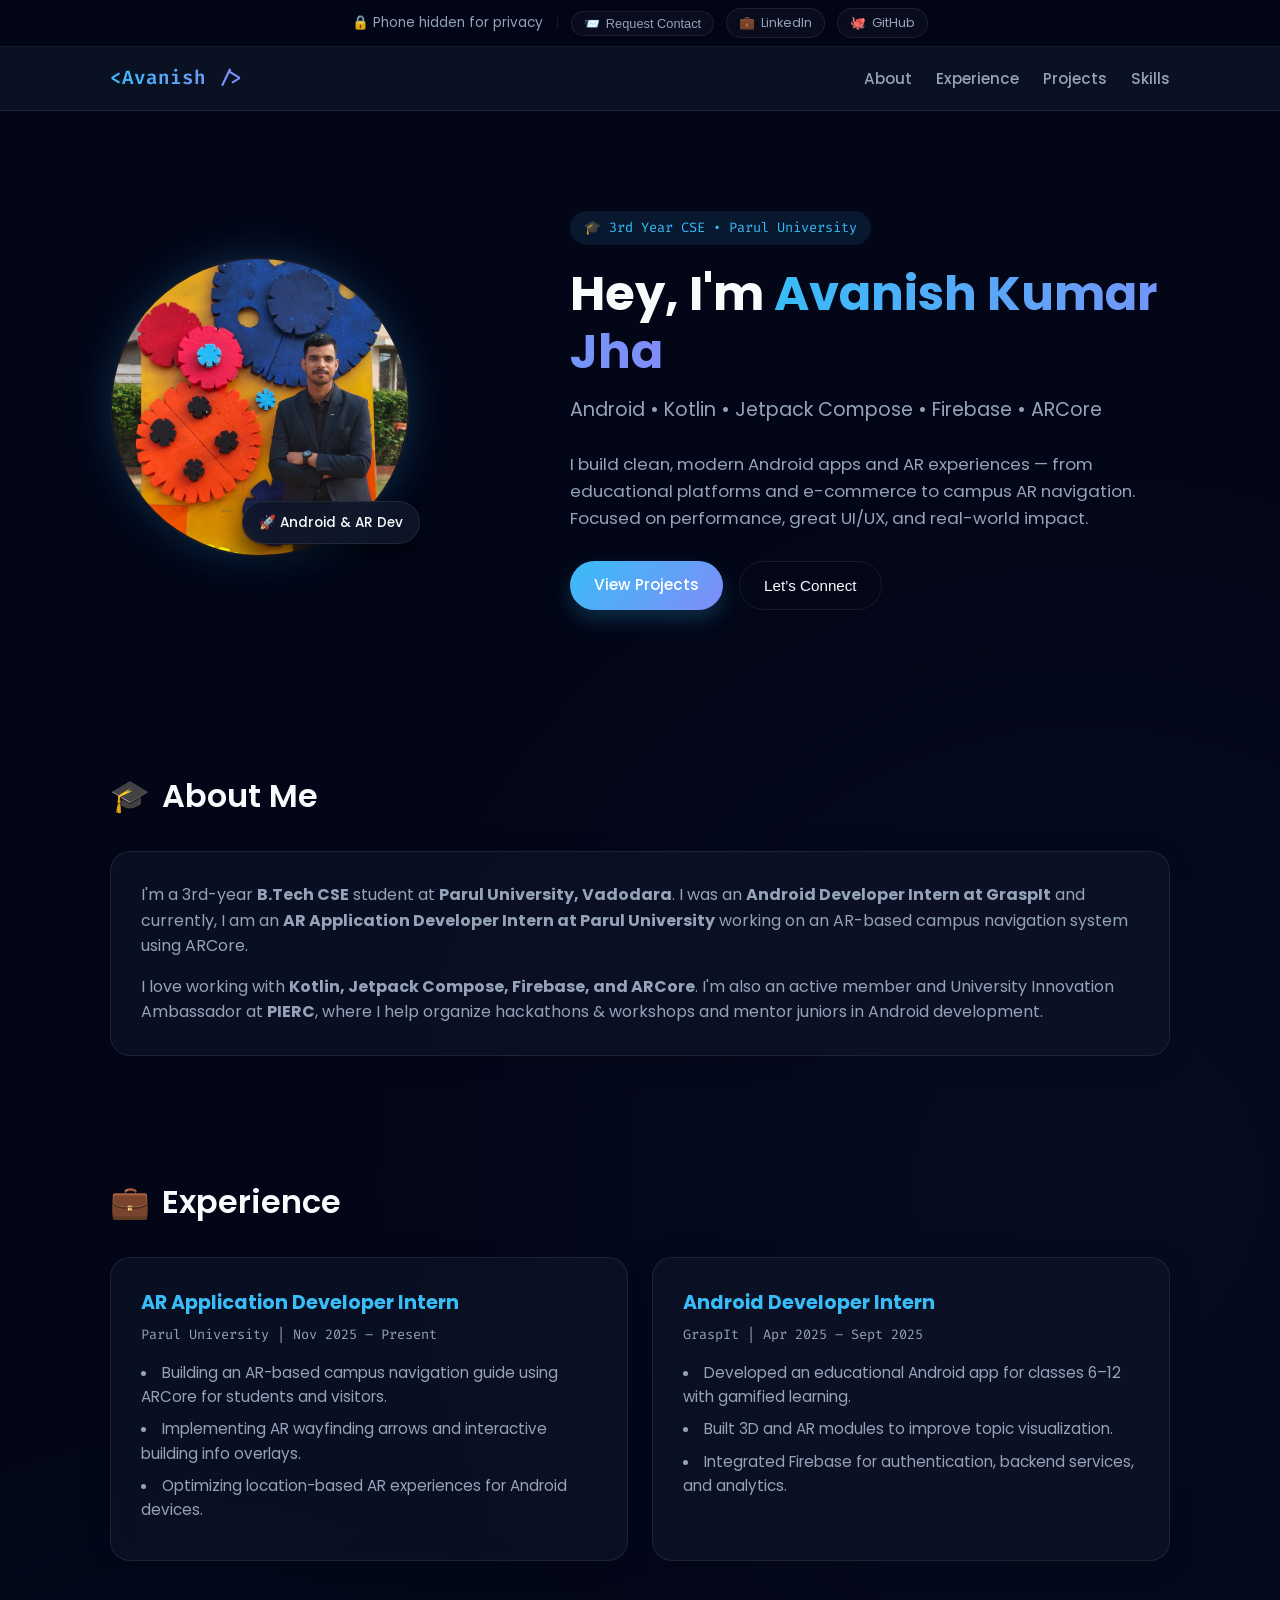
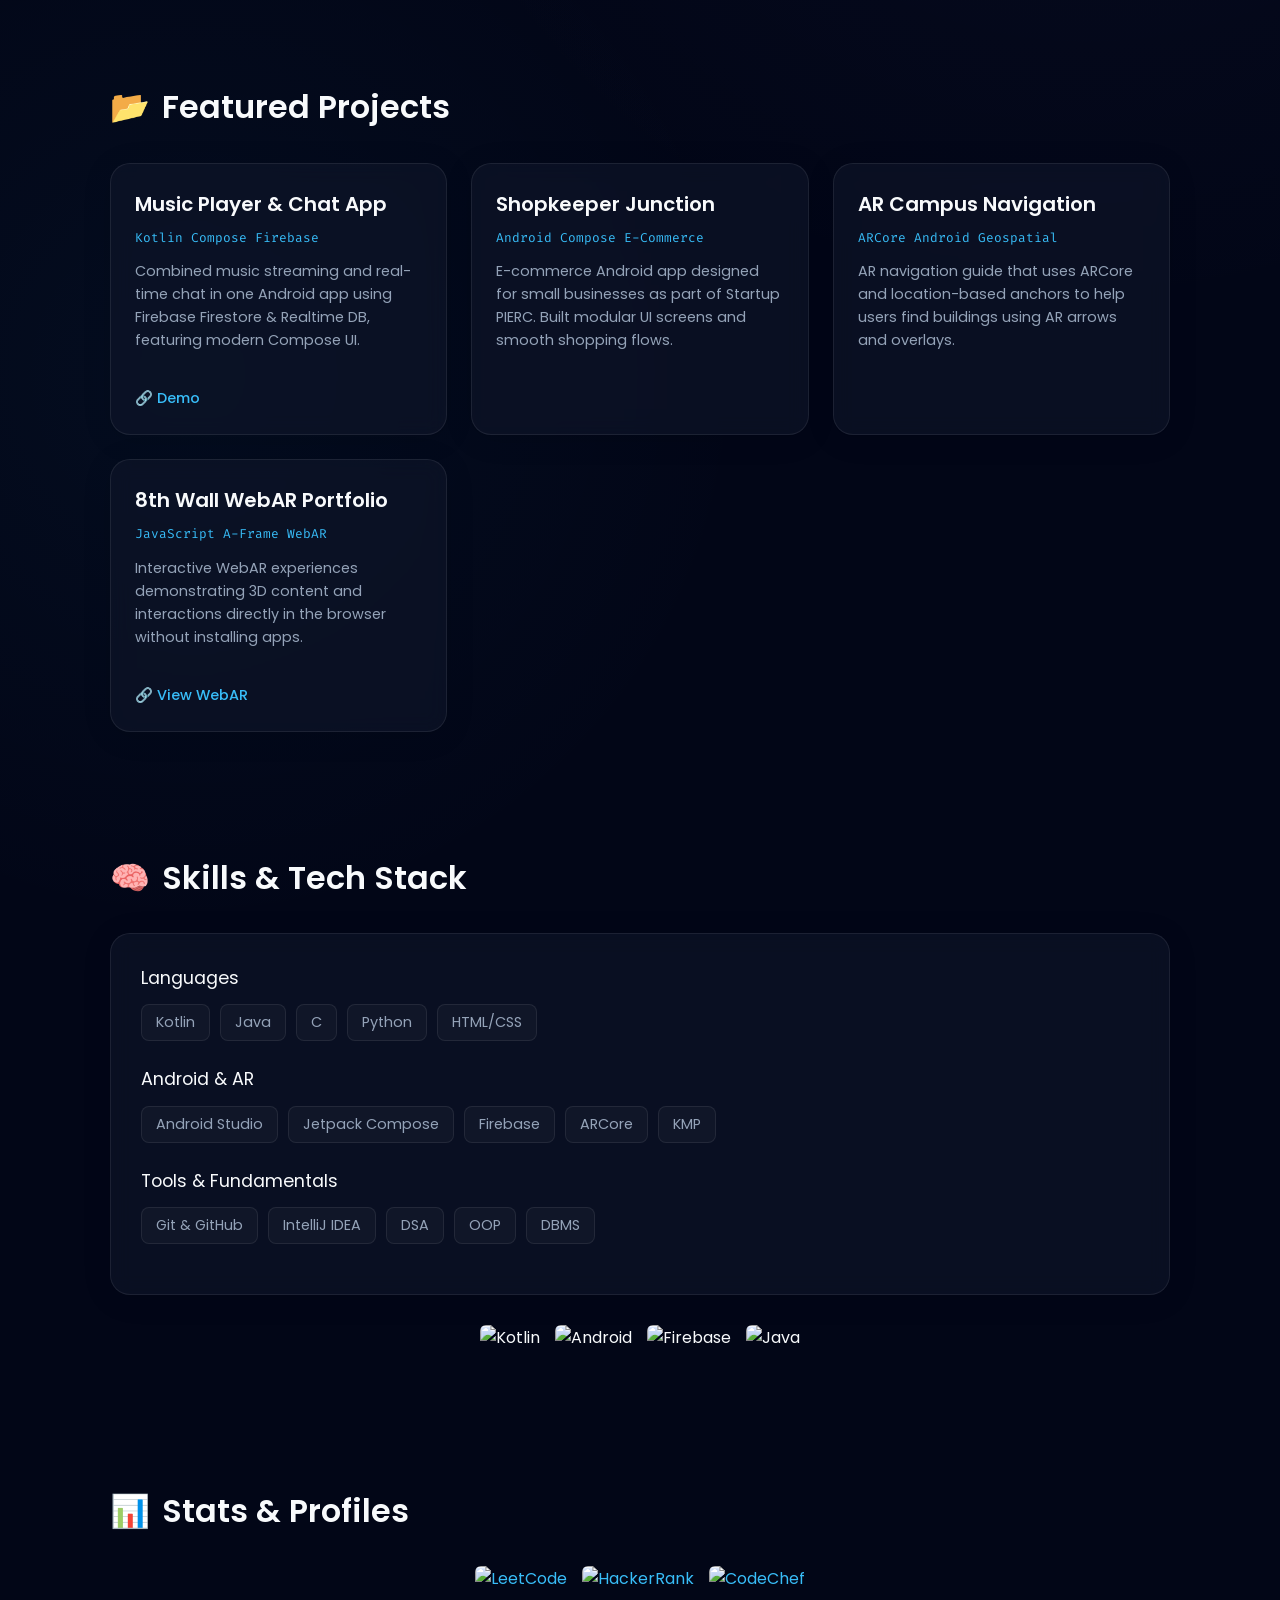
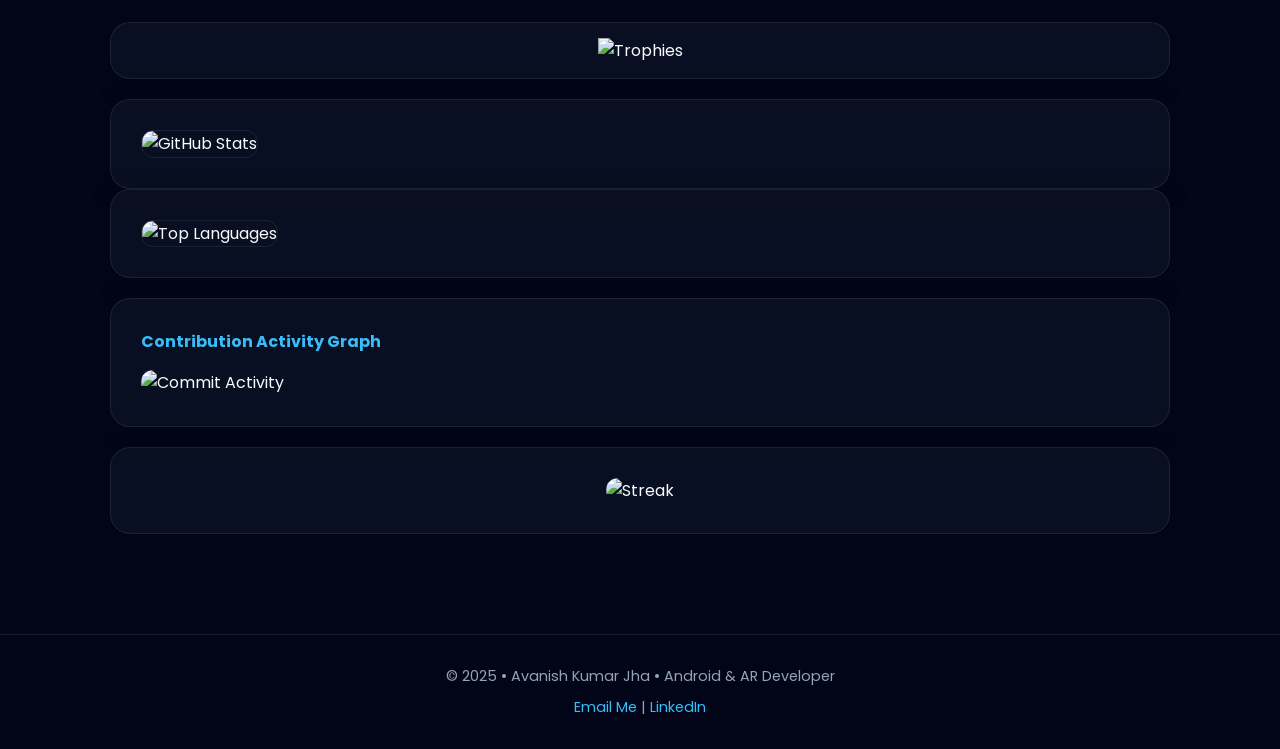
==== commit 3ba2bde7: "Update index.html" ====
--- a/index.html
+++ b/index.html
@@ -1095,9 +1095,26 @@
             <a href="https://www.codechef.com/users/avanish_50" target="_blank"><img class="badge-img" src="https://img.shields.io/badge/CodeChef-5B4638?style=for-the-badge&logo=codechef&logoColor=white" alt="CodeChef"/></a>
         </div>
         
-        <div class="flex-center">
-            <img class="stats-img" src="https://github-readme-stats.vercel.app/api?username=Kingjha13&show_icons=true&theme=radical&bg_color=0f172a&border_color=334155" alt="GitHub Stats" />
-            <img class="stats-img" src="https://github-readme-stats.vercel.app/api/top-langs/?username=Kingjha13&layout=compact&theme=radical&bg_color=0f172a&border_color=334155" alt="Top Languages" />
+        <div class="glass-panel" style="text-align: center; margin-bottom: 20px; padding: 15px;">
+            <img src="https://github-profile-trophy.vercel.app/?username=Kingjha13&theme=radical&no-bg=true&margin-w=15" alt="Trophies" style="max-width: 100%;" />
+        </div>
+
+        <div class="stats-grid">
+            <div class="glass-panel">
+                <img class="stats-img" src="https://github-readme-stats.vercel.app/api?username=Kingjha13&show_icons=true&theme=radical&bg_color=0f172a&border_color=334155&title_color=38bdf8&text_color=94a3b8" alt="GitHub Stats" />
+            </div>
+            <div class="glass-panel">
+                <img class="stats-img" src="https://github-readme-stats.vercel.app/api/top-langs/?username=Kingjha13&layout=compact&theme=radical&bg_color=0f172a&border_color=334155&title_color=38bdf8&text_color=94a3b8" alt="Top Languages" />
+            </div>
+        </div>
+
+        <div class="glass-panel" style="margin-top: 20px;">
+            <h3 style="margin-bottom: 15px; font-size: 1rem; color: var(--primary);">Contribution Activity Graph</h3>
+            <img class="stats-img" style="border:none;" src="https://github-readme-activity-graph.vercel.app/graph?username=Kingjha13&theme=react-dark&bg_color=0f172a&hide_border=true&color=38bdf8" alt="Commit Activity" />
+        </div>
+
+        <div class="glass-panel" style="margin-top: 20px; text-align: center;">
+            <img class="stats-img" style="border:none; max-width: 500px;" src="https://github-readme-streak-stats.herokuapp.com/?user=Kingjha13&theme=radical&background=0f172a&border=334155&hide_border=true" alt="Streak" />
         </div>
     </section>
 
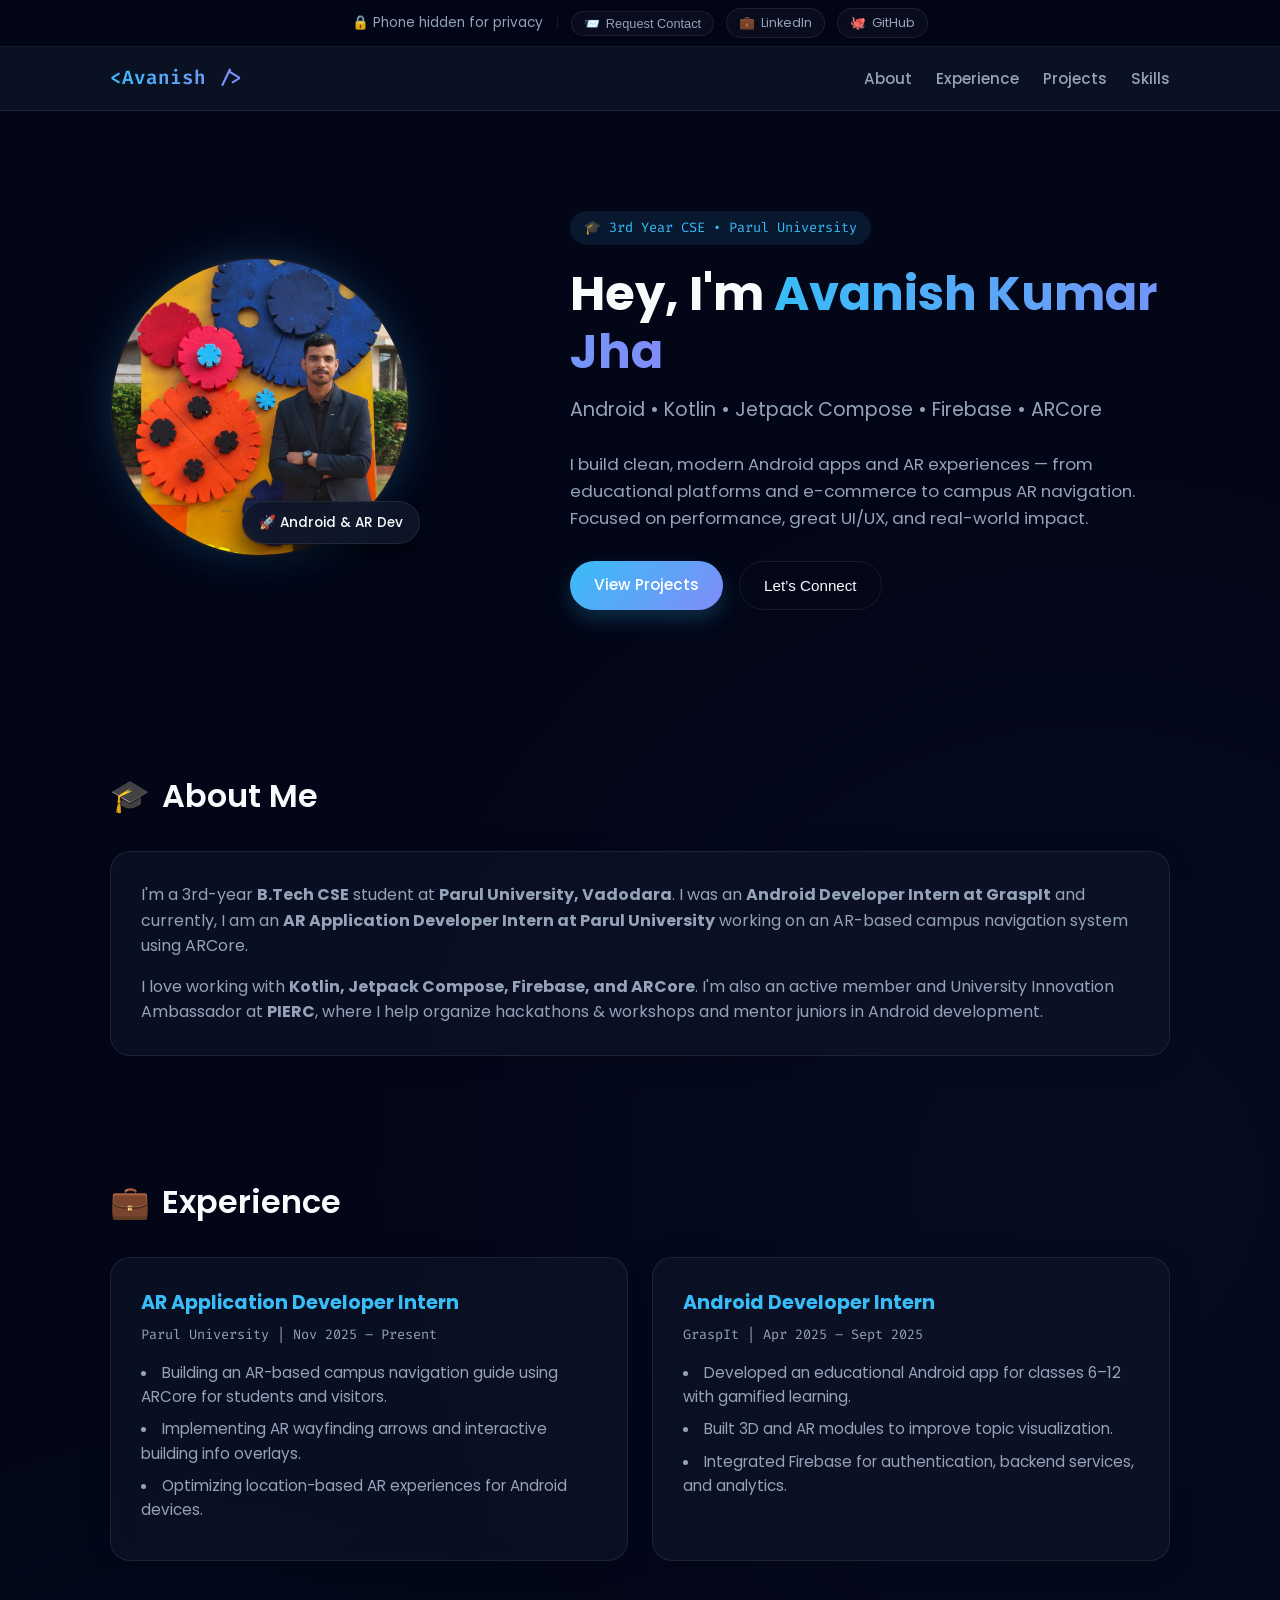
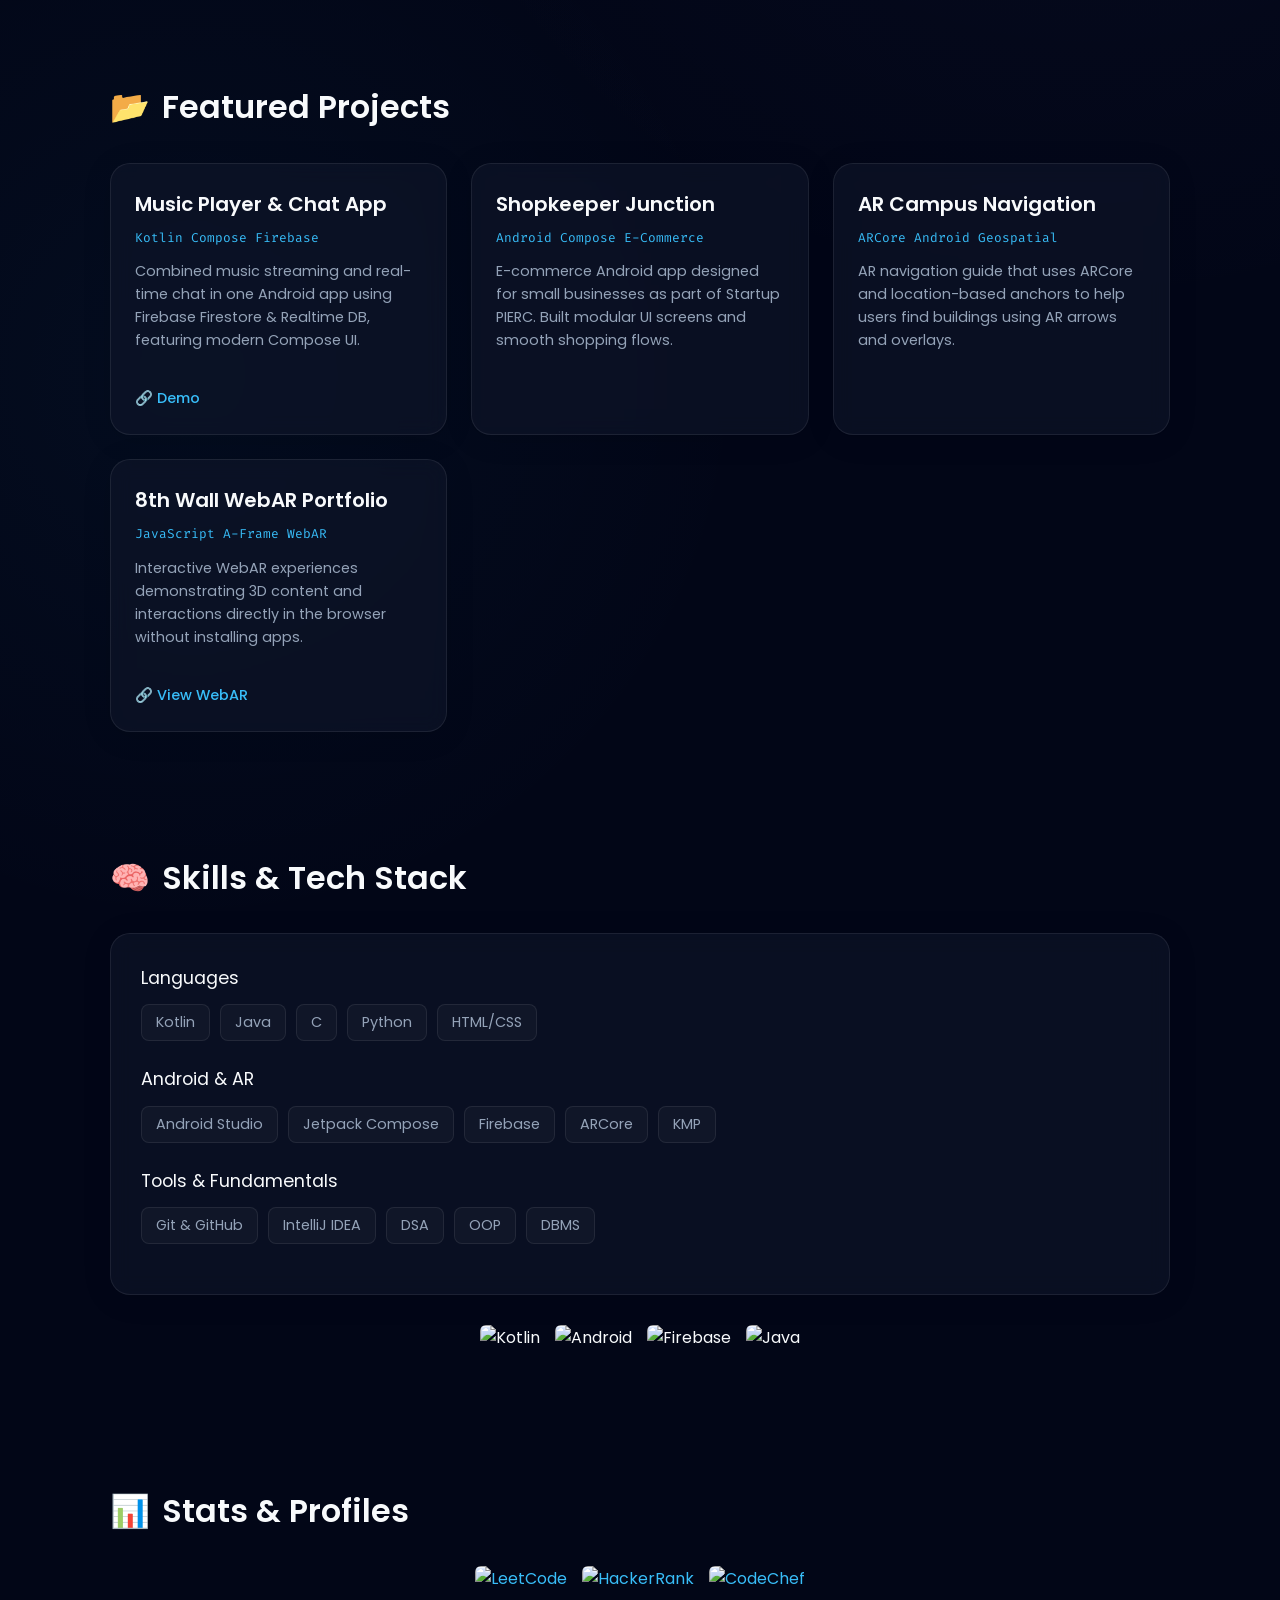
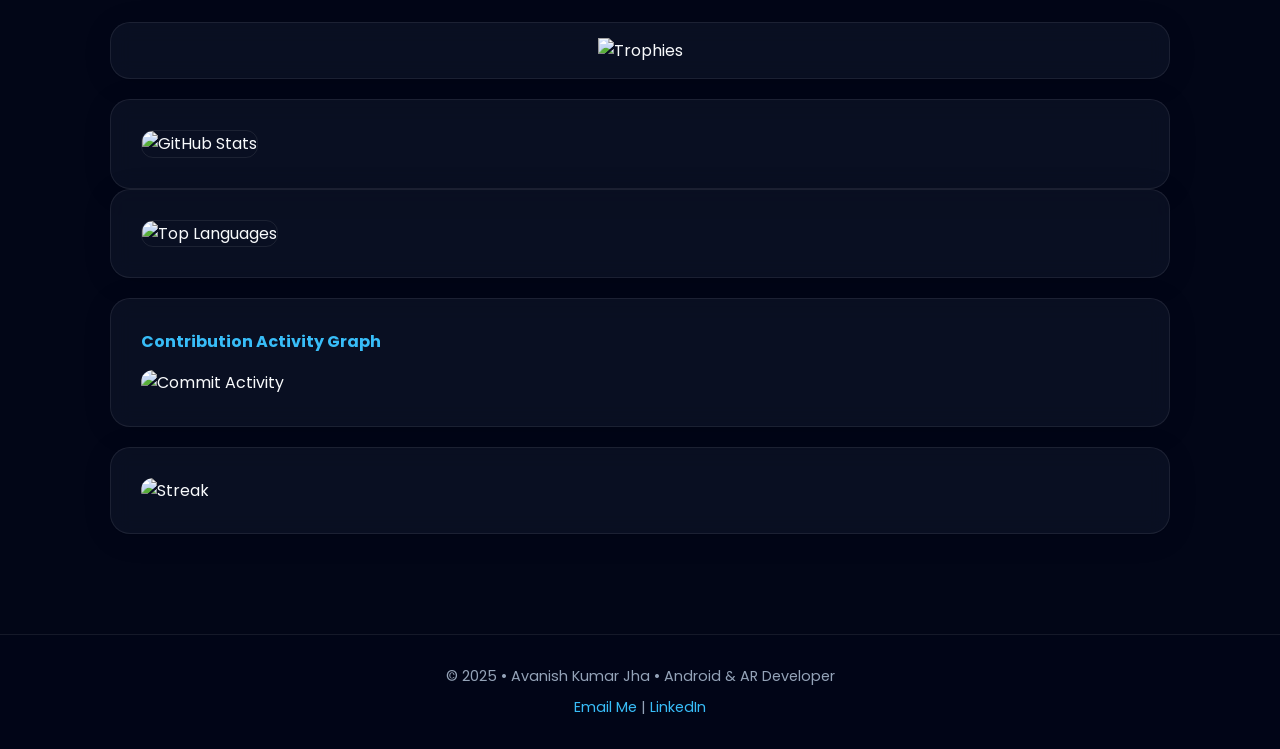
==== commit b14057d0: "Update index.html" ====
--- a/index.html
+++ b/index.html
@@ -1113,7 +1113,7 @@
             <img class="stats-img" style="border:none;" src="https://github-readme-activity-graph.vercel.app/graph?username=Kingjha13&theme=react-dark&bg_color=0f172a&hide_border=true&color=38bdf8" alt="Commit Activity" />
         </div>
 
-        <div class="glass-panel" style="margin-top: 20px; text-align: center;">
+        <div class="glass-panel" style="margin-top: 20px; ">
             <img class="stats-img" style="border:none; max-width: 500px;" src="https://github-readme-streak-stats.herokuapp.com/?user=Kingjha13&theme=radical&background=0f172a&border=334155&hide_border=true" alt="Streak" />
         </div>
     </section>
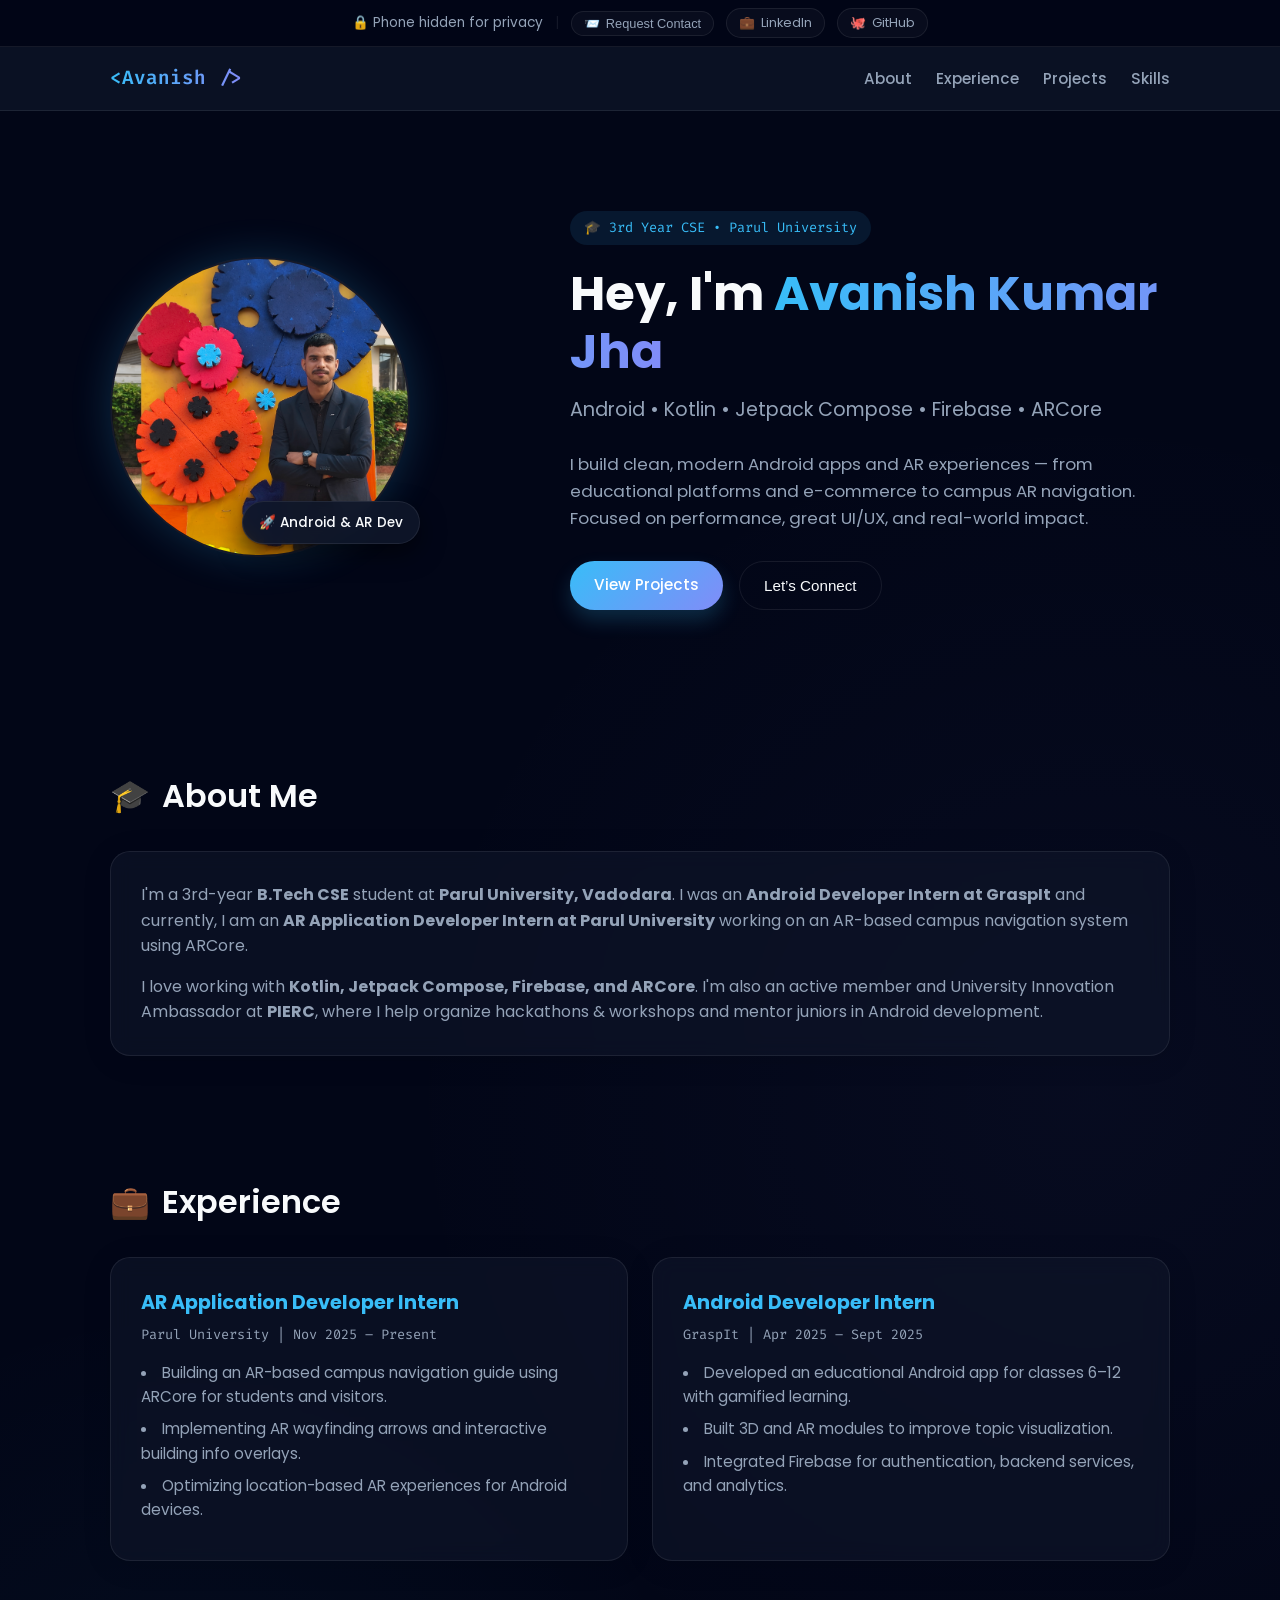
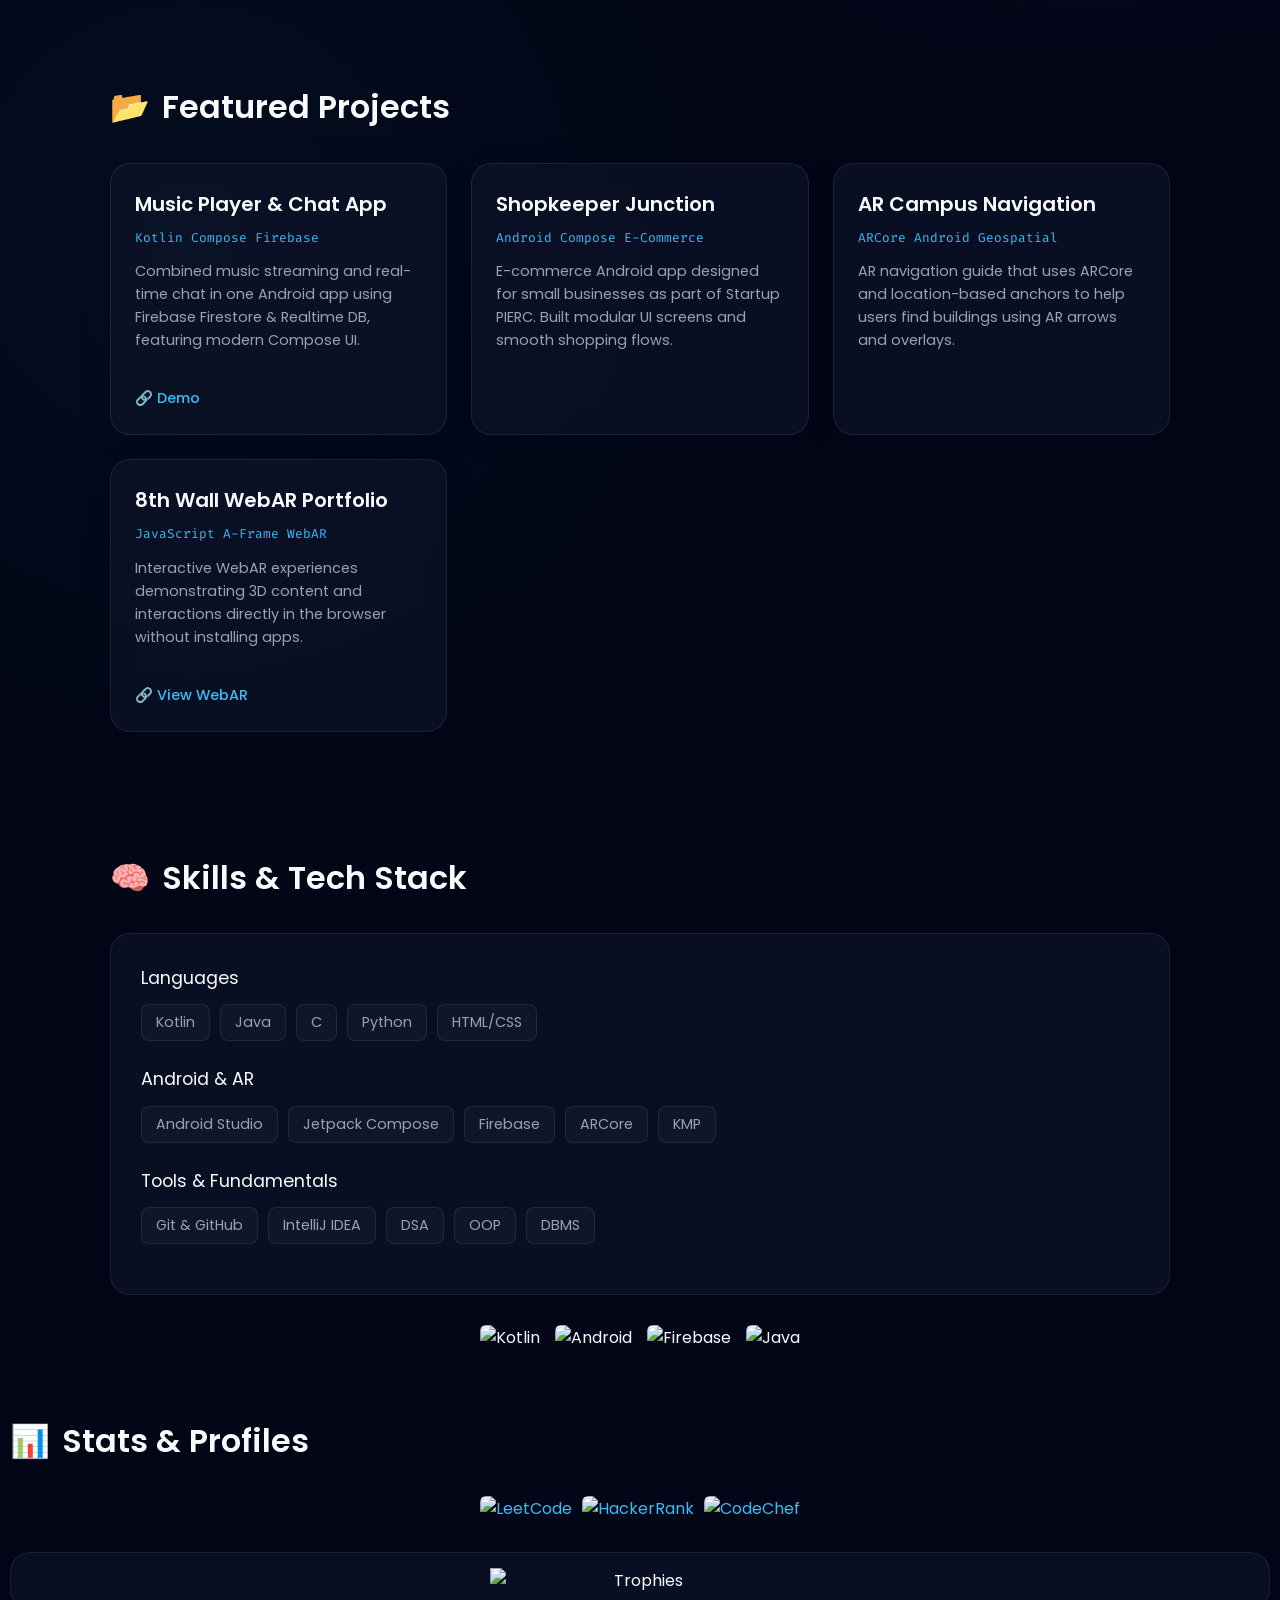
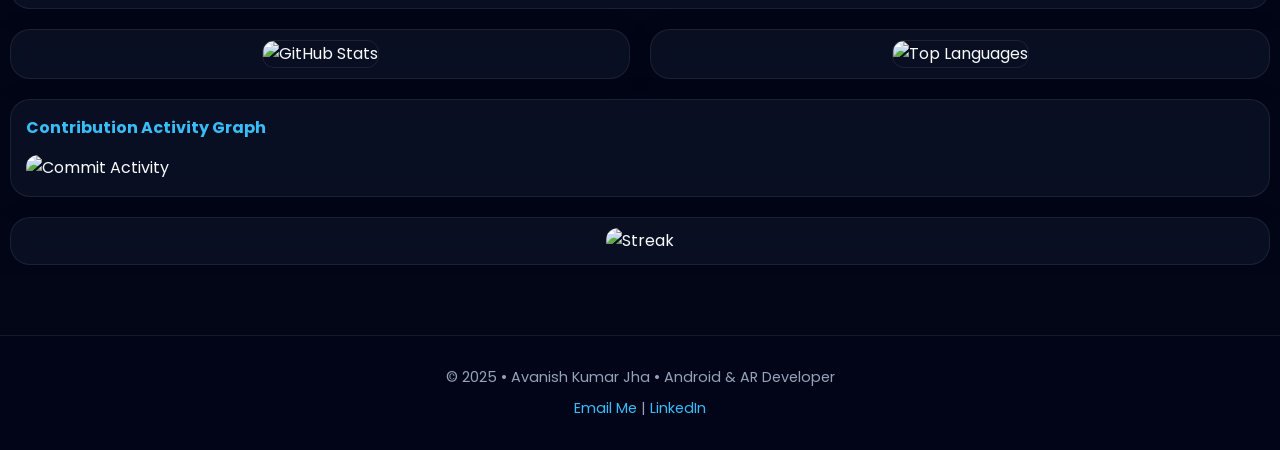
==== commit a917e67f: "Update index.html" ====
--- a/index.html
+++ b/index.html
@@ -1087,36 +1087,50 @@
         </div>
     </section>
 
-    <section>
-        <h2 class="section-title"><span>📊</span> Stats & Profiles</h2>
-        <div class="flex-center" style="margin-bottom: 30px;">
-            <a href="https://leetcode.com/u/2303051050150/" target="_blank"><img class="badge-img" src="https://img.shields.io/badge/LeetCode-FFA116?style=for-the-badge&logo=leetcode&logoColor=black" alt="LeetCode"/></a>
-            <a href="https://www.hackerrank.com/profile/avnishjha277" target="_blank"><img class="badge-img" src="https://img.shields.io/badge/HackerRank-2EC866?style=for-the-badge&logo=HackerRank&logoColor=white" alt="HackerRank"/></a>
-            <a href="https://www.codechef.com/users/avanish_50" target="_blank"><img class="badge-img" src="https://img.shields.io/badge/CodeChef-5B4638?style=for-the-badge&logo=codechef&logoColor=white" alt="CodeChef"/></a>
+   <section style="max-width: 100%; overflow-x: hidden; padding: 10px;">
+    <h2 class="section-title"><span>📊</span> Stats & Profiles</h2>
+    
+    <!-- Badges Container -->
+    <div class="flex-center" style="display: flex; flex-wrap: wrap; justify-content: center; gap: 10px; margin-bottom: 30px;">
+        <a href="https://leetcode.com/u/2303051050150/" target="_blank"><img class="badge-img" src="https://img.shields.io/badge/LeetCode-FFA116?style=for-the-badge&logo=leetcode&logoColor=black" alt="LeetCode" style="max-width: 100%;"/></a>
+        <a href="https://www.hackerrank.com/profile/avnishjha277" target="_blank"><img class="badge-img" src="https://img.shields.io/badge/HackerRank-2EC866?style=for-the-badge&logo=HackerRank&logoColor=white" alt="HackerRank" style="max-width: 100%;"/></a>
+        <a href="https://www.codechef.com/users/avanish_50" target="_blank"><img class="badge-img" src="https://img.shields.io/badge/CodeChef-5B4638?style=for-the-badge&logo=codechef&logoColor=white" alt="CodeChef" style="max-width: 100%;"/></a>
+    </div>
+    
+    <!-- Trophies -->
+    <div class="glass-panel" style="text-align: center; margin-bottom: 20px; padding: 15px; overflow-x: auto;">
+        <img src="https://github-profile-trophy.vercel.app/?username=Kingjha13&theme=radical&no-bg=true&margin-w=15" alt="Trophies" style="width: 100%; min-width: 300px; height: auto;" />
+    </div>
+
+    <!-- Responsive Grid for Stats Cards -->
+    <div class="stats-grid" style="display: flex; flex-direction: column; gap: 20px;">
+        <style>
+            /* Tablet/Desktop Grid Logic */
+            @media (min-width: 768px) {
+                .stats-grid { flex-direction: row !important; }
+                .stats-grid .glass-panel { flex: 1; }
+            }
+        </style>
+        <div class="glass-panel" style="padding: 10px; text-align: center;">
+            <img class="stats-img" style="width: 100%; height: auto;" src="https://github-readme-stats.vercel.app/api?username=Kingjha13&show_icons=true&theme=radical&bg_color=0f172a&border_color=334155&title_color=38bdf8&text_color=94a3b8" alt="GitHub Stats" />
         </div>
-        
-        <div class="glass-panel" style="text-align: center; margin-bottom: 20px; padding: 15px;">
-            <img src="https://github-profile-trophy.vercel.app/?username=Kingjha13&theme=radical&no-bg=true&margin-w=15" alt="Trophies" style="max-width: 100%;" />
+        <div class="glass-panel" style="padding: 10px; text-align: center;">
+            <img class="stats-img" style="width: 100%; height: auto;" src="https://github-readme-stats.vercel.app/api/top-langs/?username=Kingjha13&layout=compact&theme=radical&bg_color=0f172a&border_color=334155&title_color=38bdf8&text_color=94a3b8" alt="Top Languages" />
         </div>
-
-        <div class="stats-grid">
-            <div class="glass-panel">
-                <img class="stats-img" src="https://github-readme-stats.vercel.app/api?username=Kingjha13&show_icons=true&theme=radical&bg_color=0f172a&border_color=334155&title_color=38bdf8&text_color=94a3b8" alt="GitHub Stats" />
-            </div>
-            <div class="glass-panel">
-                <img class="stats-img" src="https://github-readme-stats.vercel.app/api/top-langs/?username=Kingjha13&layout=compact&theme=radical&bg_color=0f172a&border_color=334155&title_color=38bdf8&text_color=94a3b8" alt="Top Languages" />
-            </div>
-        </div>
-
-        <div class="glass-panel" style="margin-top: 20px;">
-            <h3 style="margin-bottom: 15px; font-size: 1rem; color: var(--primary);">Contribution Activity Graph</h3>
-            <img class="stats-img" style="border:none;" src="https://github-readme-activity-graph.vercel.app/graph?username=Kingjha13&theme=react-dark&bg_color=0f172a&hide_border=true&color=38bdf8" alt="Commit Activity" />
-        </div>
-
-        <div class="glass-panel" style="margin-top: 20px; ">
-            <img class="stats-img" style="border:none; max-width: 500px;" src="https://github-readme-streak-stats.herokuapp.com/?user=Kingjha13&theme=radical&background=0f172a&border=334155&hide_border=true" alt="Streak" />
-        </div>
-    </section>
+    </div>
+
+    <!-- Activity Graph (Added horizontal scroll for tiny screens) -->
+    <div class="glass-panel" style="margin-top: 20px; padding: 15px; overflow-x: auto; -webkit-overflow-scrolling: touch;">
+        <h3 style="margin-bottom: 15px; font-size: 1rem; color: var(--primary);">Contribution Activity Graph</h3>
+        <img class="stats-img" style="border:none; min-width: 600px; height: auto;" src="https://github-readme-activity-graph.vercel.app/graph?username=Kingjha13&theme=react-dark&bg_color=0f172a&hide_border=true&color=38bdf8" alt="Commit Activity" />
+    </div>
+
+    <!-- Streak Stats -->
+    <div class="glass-panel" style="margin-top: 20px; padding: 10px; text-align: center;">
+        <img class="stats-img" style="border:none; width: 100%; max-width: 500px; height: auto;" src="https://github-readme-streak-stats.herokuapp.com/?user=Kingjha13&theme=radical&background=0f172a&border=334155&hide_border=true" alt="Streak" />
+    </div>
+</section>
+
 
     <footer>
         <p>© 2025 • Avanish Kumar Jha • Android & AR Developer</p>
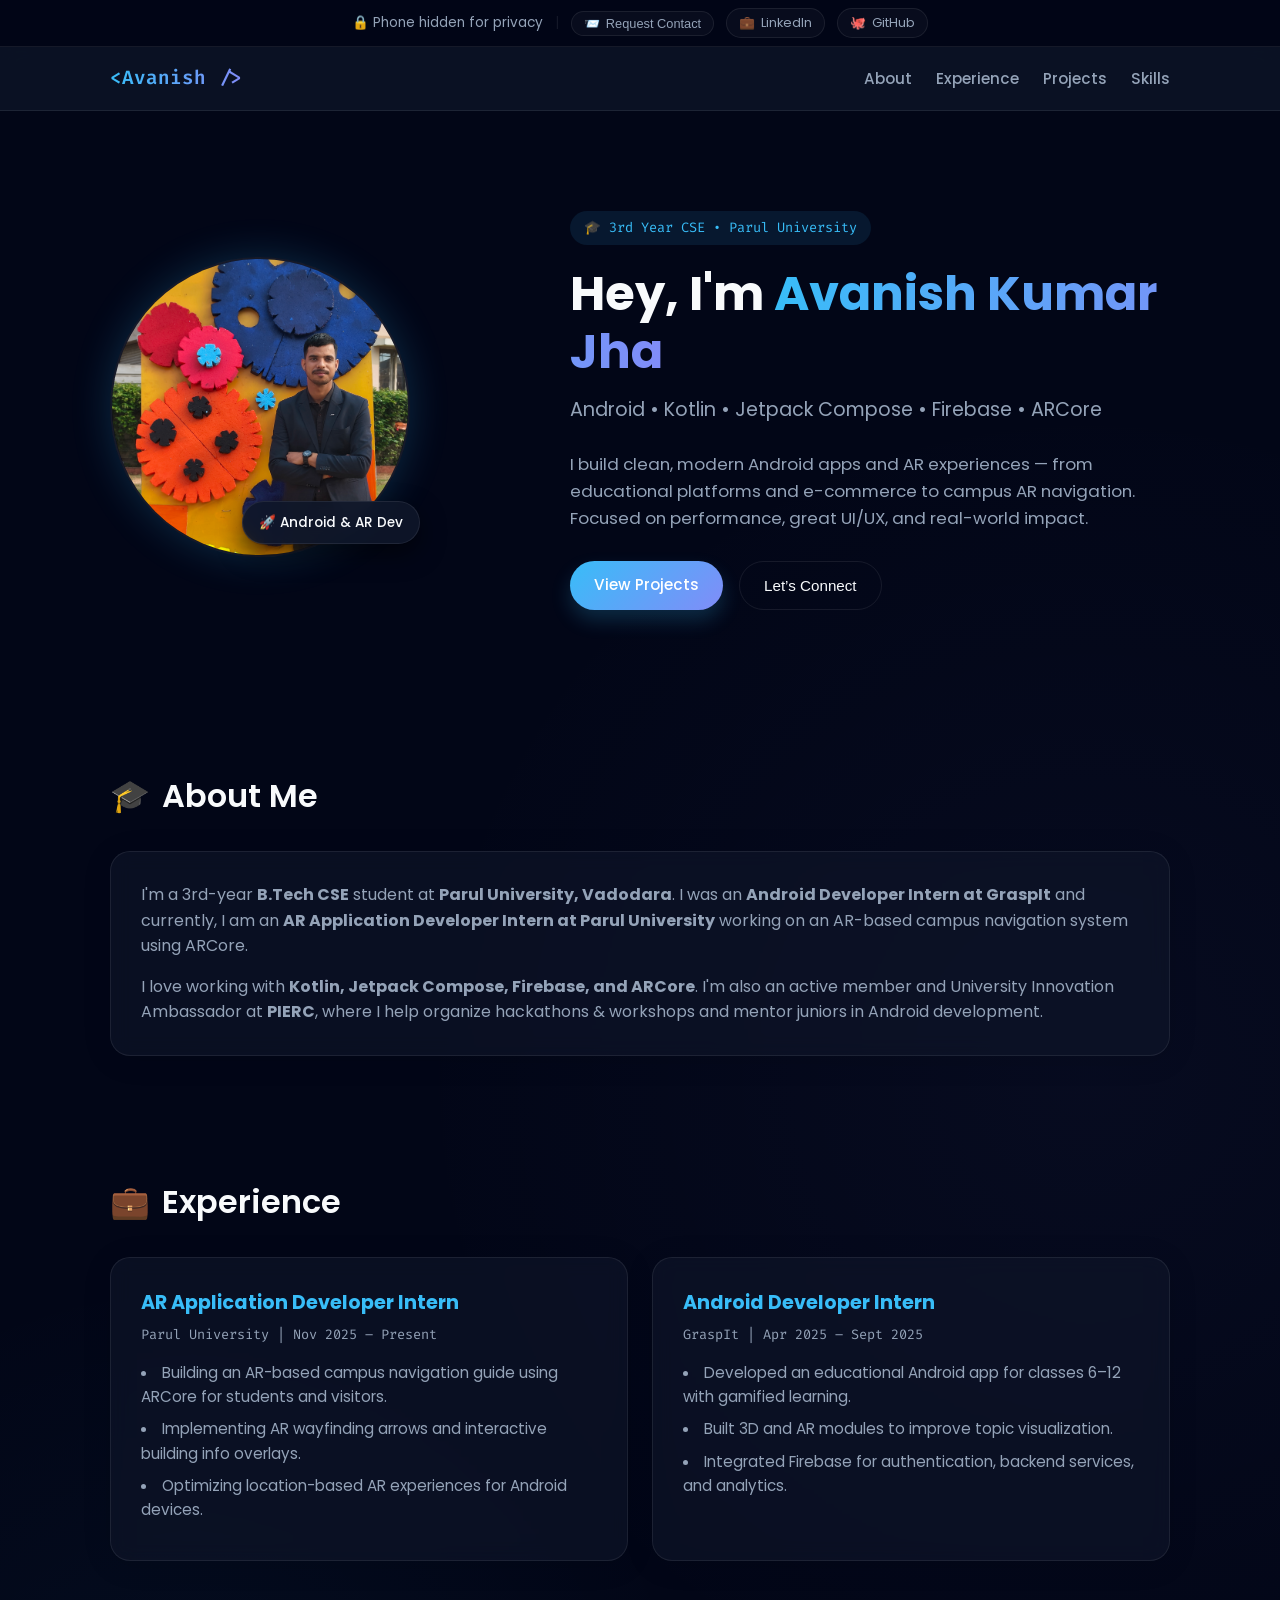
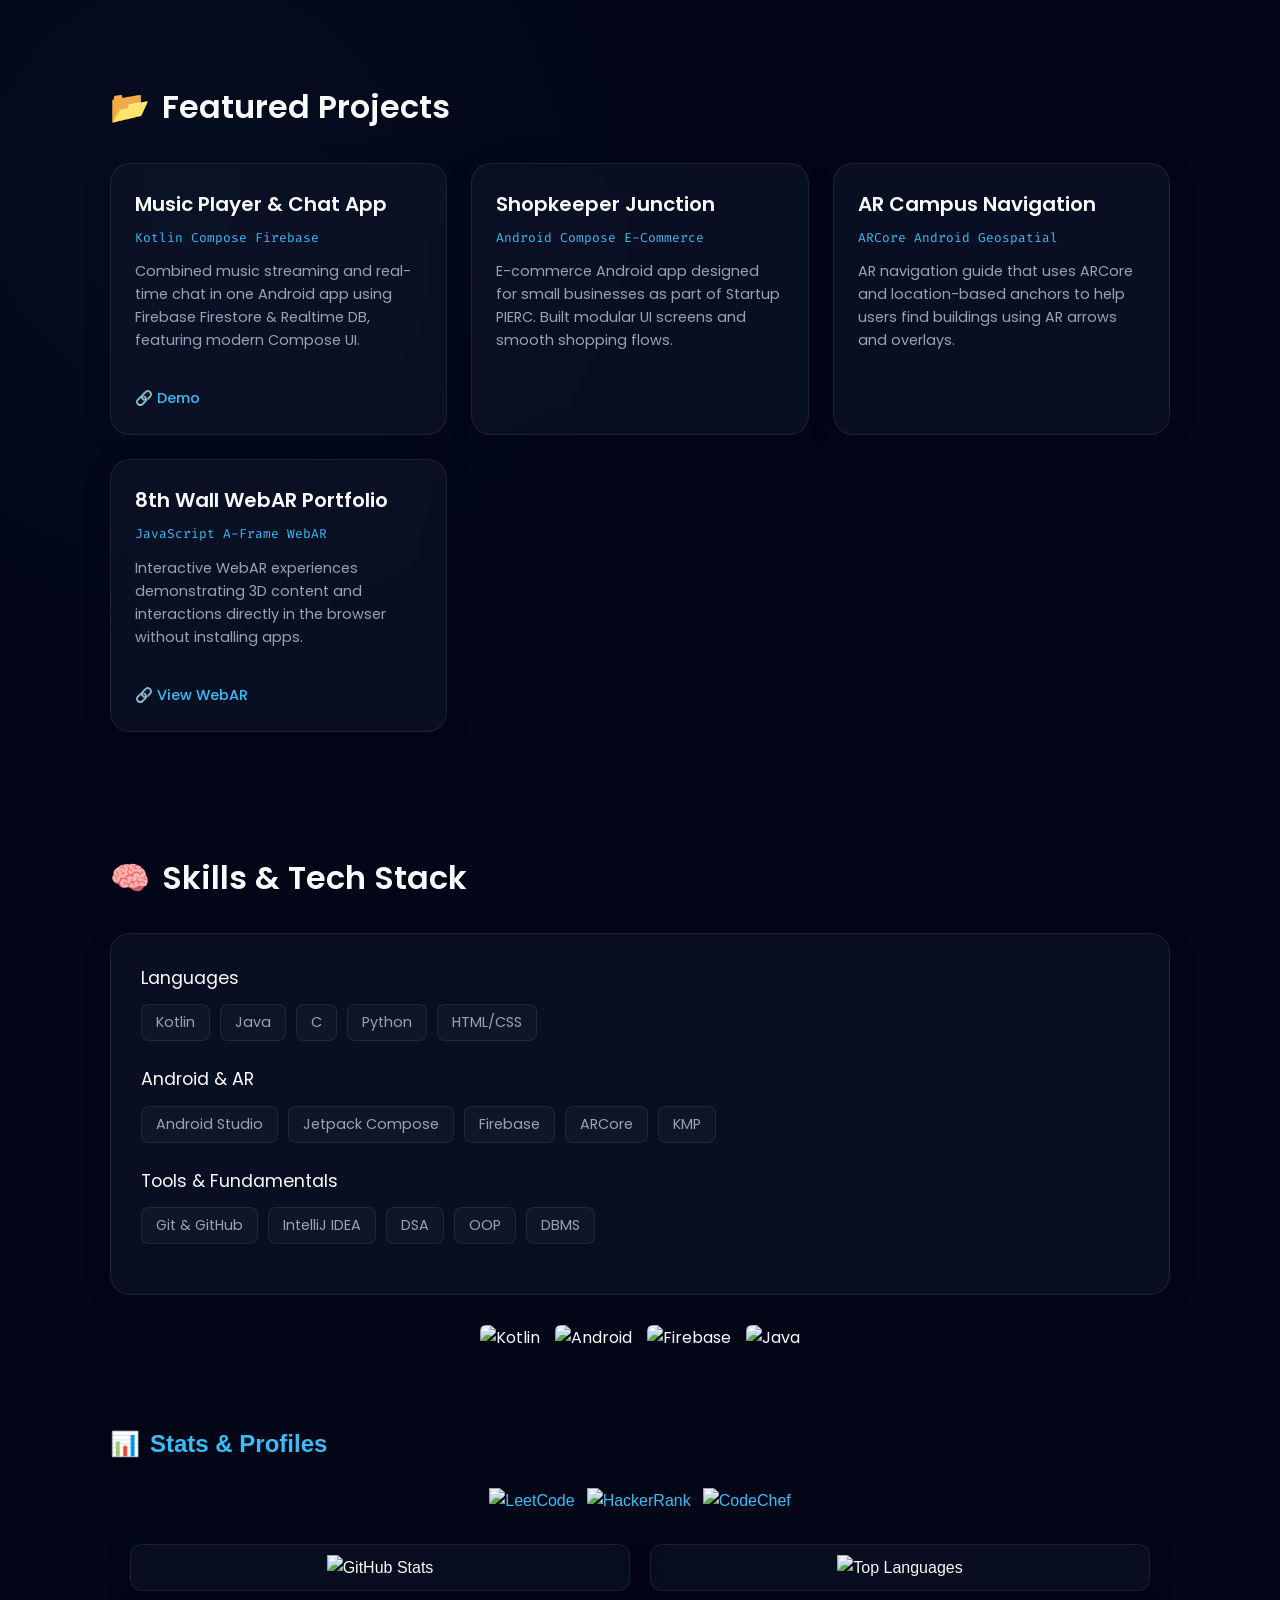
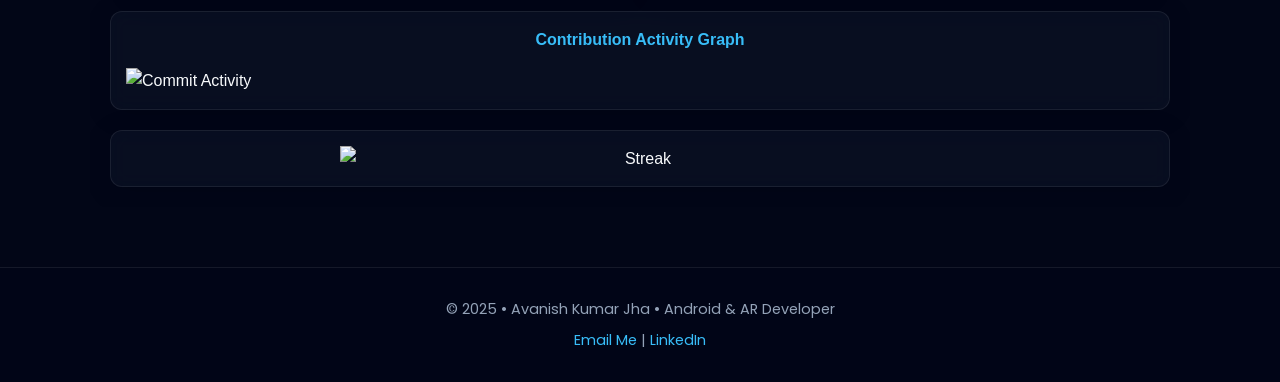
==== commit 4085eb20: "Update index.html" ====
--- a/index.html
+++ b/index.html
@@ -1087,47 +1087,41 @@
         </div>
     </section>
 
-   <section style="max-width: 100%; overflow-x: hidden; padding: 10px;">
-    <h2 class="section-title"><span>📊</span> Stats & Profiles</h2>
+  <section style="max-width: 1100px; margin: 0 auto; padding: 20px; overflow-x: hidden; font-family: sans-serif;">
+    <h2 style="display: flex; align-items: center; gap: 10px; font-size: 1.5rem; color: #38bdf8; margin-bottom: 25px;">
+        <span>📊</span> Stats & Profiles
+    </h2>
     
-    <!-- Badges Container -->
-    <div class="flex-center" style="display: flex; flex-wrap: wrap; justify-content: center; gap: 10px; margin-bottom: 30px;">
-        <a href="https://leetcode.com/u/2303051050150/" target="_blank"><img class="badge-img" src="https://img.shields.io/badge/LeetCode-FFA116?style=for-the-badge&logo=leetcode&logoColor=black" alt="LeetCode" style="max-width: 100%;"/></a>
-        <a href="https://www.hackerrank.com/profile/avnishjha277" target="_blank"><img class="badge-img" src="https://img.shields.io/badge/HackerRank-2EC866?style=for-the-badge&logo=HackerRank&logoColor=white" alt="HackerRank" style="max-width: 100%;"/></a>
-        <a href="https://www.codechef.com/users/avanish_50" target="_blank"><img class="badge-img" src="https://img.shields.io/badge/CodeChef-5B4638?style=for-the-badge&logo=codechef&logoColor=white" alt="CodeChef" style="max-width: 100%;"/></a>
+    <div style="display: flex; flex-wrap: wrap; justify-content: center; gap: 12px; margin-bottom: 30px;">
+        <a href="https://leetcode.com/u/2303051050150/" target="_blank">
+            <img src="https://img.shields.io/badge/LeetCode-FFA116?style=for-the-badge&logo=leetcode&logoColor=black" alt="LeetCode" style="height: 35px;"/>
+        </a>
+        <a href="https://www.hackerrank.com/profile/avnishjha277" target="_blank">
+            <img src="https://img.shields.io/badge/HackerRank-2EC866?style=for-the-badge&logo=HackerRank&logoColor=white" alt="HackerRank" style="height: 35px;"/>
+        </a>
+        <a href="https://www.codechef.com/users/avanish_50" target="_blank">
+            <img src="https://img.shields.io/badge/CodeChef-5B4638?style=for-the-badge&logo=codechef&logoColor=white" alt="CodeChef" style="height: 35px;"/>
+        </a>
     </div>
-    
-    <!-- Trophies -->
-    <div class="glass-panel" style="text-align: center; margin-bottom: 20px; padding: 15px; overflow-x: auto;">
-        <img src="https://github-profile-trophy.vercel.app/?username=Kingjha13&theme=radical&no-bg=true&margin-w=15" alt="Trophies" style="width: 100%; min-width: 300px; height: auto;" />
+
+    <div style="display: flex; flex-wrap: wrap; justify-content: center; gap: 20px; margin-bottom: 20px;">
+        <div class="glass-panel" style="flex: 1; min-width: 300px; max-width: 500px; padding: 10px; text-align: center; border-radius: 12px; background: rgba(15, 23, 42, 0.5);">
+            <img style="width: 100%; height: auto;" src="https://github-readme-stats.vercel.app/api?username=Kingjha13&show_icons=true&theme=radical&bg_color=0f172a&border_color=334155&title_color=38bdf8&text_color=94a3b8" alt="GitHub Stats" />
+        </div>
+        <div class="glass-panel" style="flex: 1; min-width: 300px; max-width: 500px; padding: 10px; text-align: center; border-radius: 12px; background: rgba(15, 23, 42, 0.5);">
+            <img style="width: 100%; height: auto;" src="https://github-readme-stats.vercel.app/api/top-langs/?username=Kingjha13&layout=compact&theme=radical&bg_color=0f172a&border_color=334155&title_color=38bdf8&text_color=94a3b8" alt="Top Languages" />
+        </div>
     </div>
 
-    <!-- Responsive Grid for Stats Cards -->
-    <div class="stats-grid" style="display: flex; flex-direction: column; gap: 20px;">
-        <style>
-            /* Tablet/Desktop Grid Logic */
-            @media (min-width: 768px) {
-                .stats-grid { flex-direction: row !important; }
-                .stats-grid .glass-panel { flex: 1; }
-            }
-        </style>
-        <div class="glass-panel" style="padding: 10px; text-align: center;">
-            <img class="stats-img" style="width: 100%; height: auto;" src="https://github-readme-stats.vercel.app/api?username=Kingjha13&show_icons=true&theme=radical&bg_color=0f172a&border_color=334155&title_color=38bdf8&text_color=94a3b8" alt="GitHub Stats" />
-        </div>
-        <div class="glass-panel" style="padding: 10px; text-align: center;">
-            <img class="stats-img" style="width: 100%; height: auto;" src="https://github-readme-stats.vercel.app/api/top-langs/?username=Kingjha13&layout=compact&theme=radical&bg_color=0f172a&border_color=334155&title_color=38bdf8&text_color=94a3b8" alt="Top Languages" />
+    <div class="glass-panel" style="margin-bottom: 20px; padding: 15px; overflow-x: auto; -webkit-overflow-scrolling: touch; border-radius: 12px; background: rgba(15, 23, 42, 0.5);">
+        <h3 style="margin-bottom: 15px; font-size: 1rem; color: #38bdf8; text-align: center;">Contribution Activity Graph</h3>
+        <div style="display: flex; justify-content: center; min-width: 600px;">
+            <img style="width: 100%; height: auto; border: none;" src="https://github-readme-activity-graph.vercel.app/graph?username=Kingjha13&theme=react-dark&bg_color=0f172a&hide_border=true&color=38bdf8" alt="Commit Activity" />
         </div>
     </div>
 
-    <!-- Activity Graph (Added horizontal scroll for tiny screens) -->
-    <div class="glass-panel" style="margin-top: 20px; padding: 15px; overflow-x: auto; -webkit-overflow-scrolling: touch;">
-        <h3 style="margin-bottom: 15px; font-size: 1rem; color: var(--primary);">Contribution Activity Graph</h3>
-        <img class="stats-img" style="border:none; min-width: 600px; height: auto;" src="https://github-readme-activity-graph.vercel.app/graph?username=Kingjha13&theme=react-dark&bg_color=0f172a&hide_border=true&color=38bdf8" alt="Commit Activity" />
-    </div>
-
-    <!-- Streak Stats -->
-    <div class="glass-panel" style="margin-top: 20px; padding: 10px; text-align: center;">
-        <img class="stats-img" style="border:none; width: 100%; max-width: 500px; height: auto;" src="https://github-readme-streak-stats.herokuapp.com/?user=Kingjha13&theme=radical&background=0f172a&border=334155&hide_border=true" alt="Streak" />
+    <div class="glass-panel" style="padding: 15px; text-align: center; border-radius: 12px; background: rgba(15, 23, 42, 0.5); display: flex; justify-content: center;">
+        <img style="width: 100%; max-width: 600px; height: auto; border: none;" src="https://github-readme-streak-stats.herokuapp.com/?user=Kingjha13&theme=radical&background=0f172a&border=334155&hide_border=true" alt="Streak" />
     </div>
 </section>
 
